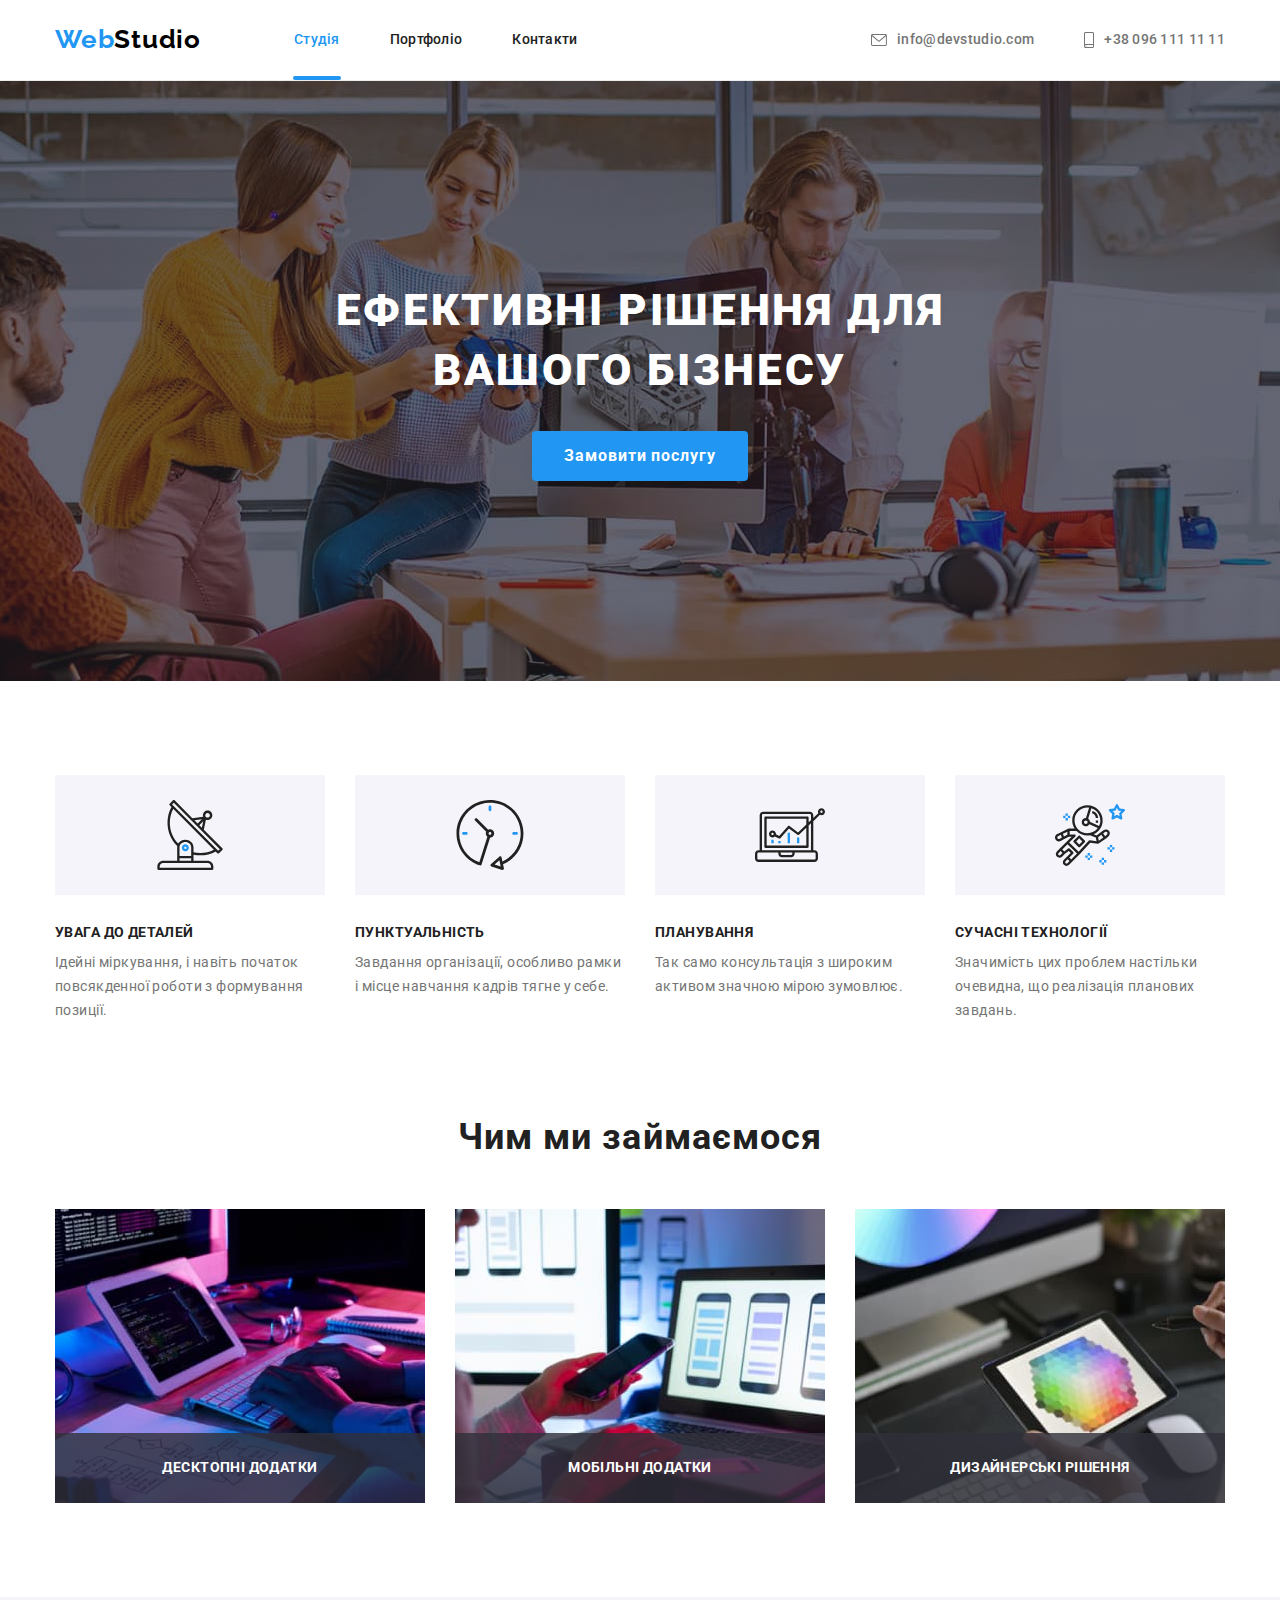
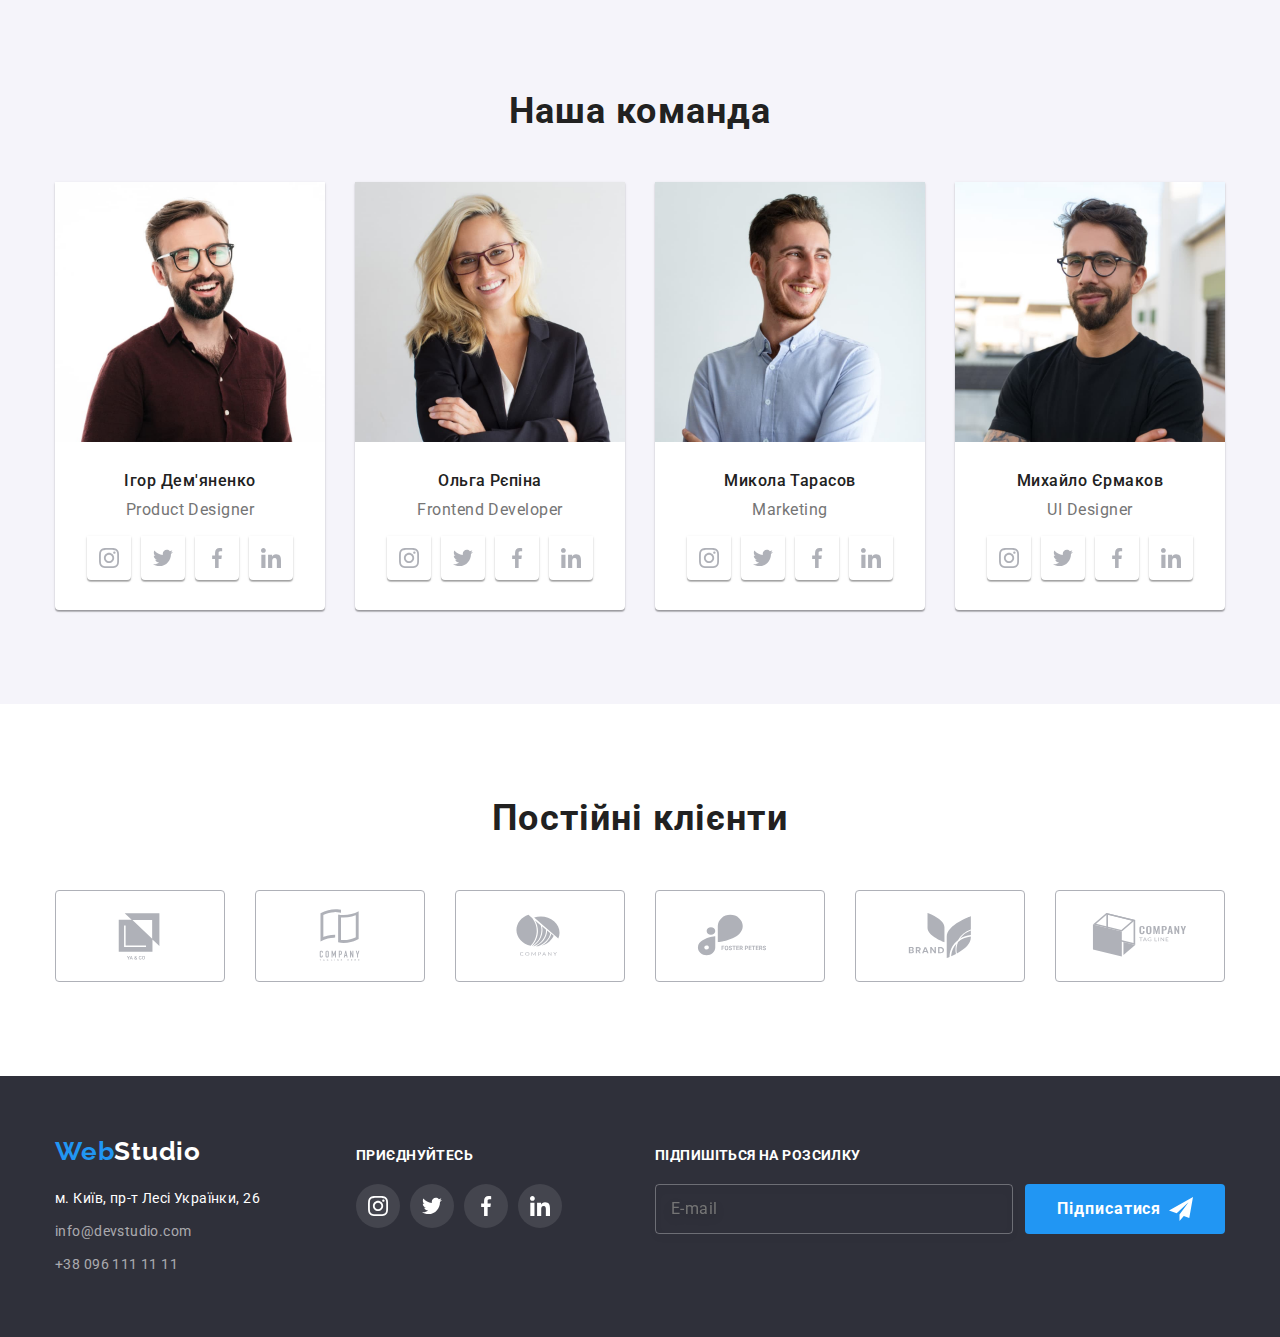
==== index.html @ 86f338bb "sass" ====
<!DOCTYPE html>
<html lang="uk">
<head>
    <meta charset="UTF-8">
    <meta http-equiv="X-UA-Compatible" content="IE=edge">
    <meta name="viewport" content="width=device-width, initial-scale=1.0">
    <link href="https://fonts.googleapis.com/css2?family=Montserrat&family=Raleway:wght@700&family=Roboto:wght@400;500;700;900&display=swap"
          rel="stylesheet">
    <link rel="stylesheet" href="https://cdnjs.cloudflare.com/ajax/libs/modern-normalize/1.1.0/modern-normalize.min.css">
    <link rel="stylesheet" href="./css/main.min.css">
    <link rel="stylesheet" href="./css/styles.css">
    
    <title>Студія</title>
</head>
<body>
    <header>
        <div class="container header">
        <nav class="nav-flex">
        <a href="./index.html" class="logo link">Web<span class="logo1">Studio</span></a>
            <ul class="nav list">
                <li class="item"><a href="./index.html" class="link current">Студія</a></li>
                <li class="item"><a href="./portfolio.html" class="link">Портфоліо</a></li>
                <li class="item"><a href="" class="link">Контакти</a></li>
            </ul>
        </nav>
        <ul class="contacts list">
            <li class="item"><a href="mailto:info@devstudio.com" class="link">
                <svg class="icon" width="16" height="12">
                    <use href="./images/icon.svg#envelope"></use>
                </svg>
                info@devstudio.com</a></li>
            <li class="item"><a href="tel:+380961111111" class="link">
                <svg class="icon" width="10" height="16">
                    <use href="./images/icon.svg#smartphone"></use>
                </svg>
                +38 096 111 11 11</a></li>
        </ul>
        </div>
    </header>
    <main>

    <section class="hero">
        <h1 class="h1">Ефективні рішення для<br>вашого бізнесу</h1>
        <button type="button" class="button-hero" data-modal-open>Замовити послугу</button>
    </section>

    <section class="section">
        <h2 class="visually-hidden">Наші переваги</h2>
        <div class="container">
        <ul class="advantage list">
            <li class="item icon-antenna">
                <div class="icon-advantage">
                    <svg width="70" height="70">
                        <use href="./images/icon.svg#antenna"></use>
                    </svg>
                </div>
                <h3 class="h3">УВАГА ДО ДЕТАЛЕЙ</h3>
                <p class="description">Ідейні міркування, і навіть початок повсякденної роботи з формування позиції.</p>
            </li>
            <li class="item icon-clock">
                <div class="icon-advantage">
                    <svg width="70" height="70">
                        <use href="./images/icon.svg#clock"></use>
                    </svg>
                </div>
                <h3 class="h3">ПУНКТУАЛЬНІСТЬ</h3>
                <p class="description">Завдання організації, особливо рамки і місце навчання кадрів тягне у себе.</p>
            </li>
            <li class="item icon-diagram">
                <div class="icon-advantage">
                    <svg width="70" height="70">
                        <use href="./images/icon.svg#diagram"></use>
                    </svg>
                </div>
                <h3 class="h3">ПЛАНУВАННЯ</h3>
                <p class="description">Так само консультація з широким активом значною мірою зумовлює.</p>
            </li>
            <li class="item icon-astronaut">
                <div class="icon-advantage">
                    <svg width="70" height="70">
                        <use href="./images/icon.svg#astronaut"></use>
                    </svg>
                </div>
                <h3 class="h3">СУЧАСНІ ТЕХНОЛОГІЇ</h3>
                <p class="description">Значимість цих проблем настільки очевидна, що реалізація планових завдань.</p>
            </li>
        </ul>
        </div>
    </section>

    <section class="section no-top-padding">
        <div class="container">
        <h2 class="title">Чим ми займаємося</h2>
        <ul class="work list">
            <li class="thumb item">
                <img src="./images/img1.jpg" width="370" height="294" alt="написання програм">
                <p class="label">Десктопні додатки</p>
                    
            </li>
            <li class="thumb item">
                <img src="./images/img2.jpg" width="370" height="294" alt="робота  з мобільними додатками">
                <p class="label">Мобільні додатки</p>
            </li>
            <li class="thumb item">
                <img src="./images/img3.jpg" width="370" height="294" alt="вебдизайн">
                <p class="label">Дизайнерські рішення</p>
            </li>
        </ul>
        </div>
    </section>

    <section class="team-section section">
        <div class="container">
        <h2 class="title">Наша команда</h2>
        <ul class="team list">
            <li class="item">
                <img class="img" src="./images/team1.jpg" width="270" height="260" alt="член команди">
                <h3 class="member">Ігор Дем'яненко</h3>
                <p lang="en" class="tasks">Product Designer</p>
                <div class="social-links">
                <ul class="social-link list">
                    <li class="item">
                        <a href="https://www.instagram.com/" target="_blank" rel="noreferrer noopener" class="soc-link link">
                            <svg width="20" height="20">
                                <use href="./images/icon.svg#instagram"></use>
                            </svg>
                        </a>
                    </li>
                    <li class="item">
                        <a href="https://twitter.com/" target="_blank" rel="noreferrer noopener" class="soc-link link">
                            <svg width="20" height="20">
                                <use href="./images/icon.svg#twitter"></use>
                            </svg>
                        </a>
                    </li>
                    <li class="item">
                        <a href="https://www.facebook.com/" target="_blank" rel="noreferrer noopener" class="soc-link link">
                            <svg width="20" height="20">
                                <use href="./images/icon.svg#facebook"></use>
                            </svg>
                        </a>
                    </li>
                    <li class="item">
                        <a href="https://www.linkedin.com" target="_blank" rel="noreferrer noopener" class="soc-link link">
                            <svg width="20" height="20">
                                <use href="./images/icon.svg#linkedin"></use>
                            </svg>
                        </a>
                    </li>
                </ul>
                </div>
            </li>
        
            <li class="item">
                <img class="img" src="./images/team2.jpg" width="270" height="260" alt="член команди">
                <h3 class="member">Ольга Рєпіна</h3>
                <p lang="en" class="tasks">Frontend Developer</p>
                <div class="social-links">
                    <ul class="social-link list">
                        <li class="item">
                            <a href="https://www.instagram.com/" target="_blank" rel="noreferrer noopener" class="soc-link link">
                                <svg width="20" height="20">
                                    <use href="./images/icon.svg#instagram"></use>
                                </svg>
                            </a>
                        </li>
                        <li class="item">
                            <a href="https://twitter.com/" target="_blank" rel="noreferrer noopener" class="soc-link link">
                                <svg width="20" height="20">
                                    <use href="./images/icon.svg#twitter"></use>
                                </svg>
                            </a>
                        </li>
                        <li class="item">
                            <a href="https://www.facebook.com/" target="_blank" rel="noreferrer noopener" class="soc-link link">
                                <svg width="20" height="20">
                                    <use href="./images/icon.svg#facebook"></use>
                                </svg>
                            </a>
                        </li>
                        <li class="item">
                            <a href="https://www.linkedin.com" target="_blank" rel="noreferrer noopener" class="soc-link link">
                                <svg width="20" height="20">
                                    <use href="./images/icon.svg#linkedin"></use>
                                </svg>
                            </a>
                        </li>
                    </ul>
                </div>
            </li>      
       
            <li class="item">
                <img class="img" src="./images/team3.jpg" width="270" height="260" alt="член команди">
                <h3 class="member">Микола Тарасов</h3>
                <p lang="en" class="tasks">Marketing</p>
                <div class="social-links">
                    <ul class="social-link list">
                        <li class="item">
                            <a href="https://www.instagram.com/" target="_blank" rel="noreferrer noopener" class="soc-link link">
                                <svg width="20" height="20">
                                    <use href="./images/icon.svg#instagram"></use>
                                </svg>
                            </a>
                        </li>
                        <li class="item">
                            <a href="https://twitter.com/" target="_blank" rel="noreferrer noopener" class="soc-link link">
                                <svg width="20" height="20">
                                    <use href="./images/icon.svg#twitter"></use>
                                </svg>
                            </a>
                        </li>
                        <li class="item">
                            <a href="https://www.facebook.com/" target="_blank" rel="noreferrer noopener" class="soc-link link">
                                <svg width="20" height="20">
                                    <use href="./images/icon.svg#facebook"></use>
                                </svg>
                            </a>
                        </li>
                        <li class="item">
                            <a href="https://www.linkedin.com" target="_blank" rel="noreferrer noopener" class="soc-link link">
                                <svg width="20" height="20">
                                    <use href="./images/icon.svg#linkedin"></use>
                                </svg>
                            </a>
                        </li>
                    </ul>
                </div>
            </li>

            <li class="item">
                <img class="img" src="./images/team4.jpg" width="270" height="260" alt="член команди">
                <h3 class="member">Михайло Єрмаков</h3>
                <p lang="en" class="tasks">UI Designer</p>
                <div class="social-links">
                    <ul class="social-link list">
                        <li class="item">
                            <a href="https://www.instagram.com/" target="_blank" rel="noreferrer noopener" class="soc-link link">
                                <svg width="20" height="20">
                                    <use href="./images/icon.svg#instagram"></use>
                                </svg>
                            </a>
                        </li>
                        <li class="item">
                            <a href="https://twitter.com/" target="_blank" rel="noreferrer noopener" class="soc-link link">
                                <svg width="20" height="20">
                                    <use href="./images/icon.svg#twitter"></use>
                                </svg>
                            </a>
                        </li>
                        <li class="item">
                            <a href="https://www.facebook.com/" target="_blank" rel="noreferrer noopener" class="soc-link link">
                                <svg width="20" height="20">
                                    <use href="./images/icon.svg#facebook"></use>
                                </svg>
                            </a>
                        </li>
                        <li class="item">
                            <a href="https://www.linkedin.com" target="_blank" rel="noreferrer noopener" class="soc-link link">
                                <svg width="20" height="20">
                                    <use href="./images/icon.svg#linkedin"></use>
                                </svg>
                            </a>
                        </li>
                    </ul>
                </div>
            </li>
        </ul>
        </div>
    </section>
    <section class="section">
        <div class="container">
            <h2 class="title">Постійні клієнти</h2>
            <ul class="clients-list list">
                <li>
                    <a href="" class="clients link">
                         <svg width="106" height="60">
                            <use href="./images/icon.svg#client1"></use>
                         </svg>
                    </a>
                 </li>
                <li>
                    <a href="" class="clients link">
                        <svg width="106" height="60">
                            <use href="./images/icon.svg#client2"></use>
                        </svg>
                    </a>
                </li>
                <li>
                    <a href="" class="clients link">
                        <svg width="106" height="60">
                            <use href="./images/icon.svg#client3"></use>
                        </svg>
                    </a>
                </li>
                <li>
                    <a href="" class="clients link">
                        <svg width="106" height="60">
                            <use href="./images/icon.svg#client4"></use>
                        </svg>
                    </a>
                </li>
                <li>
                    <a href="" class="clients link">
                        <svg width="106" height="60">
                            <use href="./images/icon.svg#client5"></use>
                        </svg>
                    </a>
                </li>
                <li>
                    <a href="" class="clients link">
                        <svg width="106" height="60">
                            <use href="./images/icon.svg#client6"></use>
                        </svg>
                    </a>
                </li>
            </ul>
        </div>
    </section>
    </main>
    <footer class="footer">
        <div class="container footer-flex">

            <div class="adress-container">
            <a href="" class="logo link">Web<span class="logo2">Studio</span></a>
            <address>
                <p class="adress">м. Київ, пр-т Лесі Українки, 26</p>
                <ul class="fcontacts list">
                    <li class="fitem"><a href="mailto:info@devstudio.com" class="link">info@devstudio.com</a></li>
                    <li class="fitem"><a href="tel:+380961111111" class="link">+38 096 111 11 11</a></li>
                </ul>
            </address>
            </div>

            <div class="join-container">
            <p class="join">Приєднуйтесь</p>
            <ul class="social-link list">
                <li class="item">
                    <a href="https://www.instagram.com/" target="_blank" rel="noreferrer noopener" class="fsocial-link link">
                        <svg width="20" height="20">
                            <use href="./images/icon.svg#instagram"></use>
                        </svg>
                    </a>
                </li>
                <li class="item">
                    <a href="https://twitter.com/" target="_blank" rel="noreferrer noopener" class="fsocial-link link">
                        <svg width="20" height="20">
                            <use href="./images/icon.svg#twitter"></use>
                        </svg>
                    </a>
                </li>
                <li class="item">
                    <a href="https://www.facebook.com/" target="_blank" rel="noreferrer noopener" class="fsocial-link link">
                        <svg width="20" height="20">
                            <use href="./images/icon.svg#facebook"></use>
                        </svg>
                    </a>
                </li>
                <li class="item">
                    <a href="https://www.linkedin.com" target="_blank" rel="noreferrer noopener" class="fsocial-link link">
                        <svg width="20" height="20">
                            <use href="./images/icon.svg#linkedin"></use>
                        </svg>
                    </a>
                </li>
            </ul>
            </div>
       
            <form class="subscribe-form" name="subscribe_form" autocomplete="on">

        <div class="div-input">
            <label class="join" for="email">Підпишіться на розсилку</label>
            <input class="input-email" type="email" name="email" id="email" placeholder="E-mail">
        </div>

        <button  class="button-sign" type="submit">Підписатися
            <svg width="24" height="24">
                <use href="./images/icon.svg#send"></use>
            </svg>
        </button>

            </form>

        </div>
    </footer>
    <div class="backdrop is-hidden" data-modal>
        <div class="modal">
            <button class="button-close" data-modal-close>
                <svg width="18" height="18">
                    <use href="./images/icon.svg#close"></use>
                </svg>
            </button>

            <form class="modal-form" name="subscribe_form" autocomplete="off">

                <p>Залиште свої дані, ми вам передзвонимо</p>
                <ul class="list">
                    <li class="item-input">
                        <label class="input-label" for="username">Ім'я</label>
                        <div class="input-container">
                            <input class="input-modal" type="text" name="username" id="username">
                            <svg width="18" height="18">
                                <use href="./images/icon.svg#person"></use>
                            </svg>
                        </div>
                    </li>
                    <li class="item-input">
                        <label class="input-label" for="tel">Телефон</label>
                        <div class="input-container">
                            <input class="input-modal" type="tel" name="tel" id="tel">
                            <svg width="18" height="18">
                                <use href="./images/icon.svg#phone"></use>
                            </svg>
                        </div>
                    </li>
                    <li class="item-input">
                        <label class="input-label" for="email-m">Пошта</label>
                        <div class="input-container">
                            <input class="input-modal" type="email" name="email" id="email-m">
                                <svg width="18" height="18">
                                    <use href="./images/icon.svg#email"></use>
                                </svg>
                        </div>
                    </li>
                    <li class="item-input">
                        <label class="input-label" for="comment">Коментар</label>
                        <textarea class="input-modal textarea" name="email" id="comment" placeholder="Введіть текст"></textarea>
                    </li>
                    
                </ul>   

                <div class="div-checkbox">
                    <input class="checkbox visually-hidden" type="checkbox" name="check" id="checkbox">
                    <label class="checkbox-label" for="checkbox">
                            <svg class="check" width="16" height="15">
                                    <use href="./images/icon.svg#check"></use>
                            </svg>
                        Погоджуюся з розсилкою та приймаю&nbsp;
                        <a href="" class="agreement-link link">Умови договору</a>
                    </label>
                </div>
            
                <button class="button-send" type="submit">Відправити</button>
            
            </form>
        </div>
    </div>
    <script src="./js/modal.js"></script>
</body>
</html>
---- css/main.min.css ----
:root{--bgc-color: #FFFFFF;--title-color: #212121;--logo-color1: #2196F3;--logo-color2: #000000;--logo-color3: #FFFFFF;--hero-text-color: #FFFFFF;--hero-bgc-color: #C4C4C4;--header-border-color: #ECECEC;--button-text-color: #FFFFFF;--button-bgc-color: #2196F3;--button-active-color: #188CE8;--button-project-bgc: #F5F4FA;--description-color: #757575;--hover-color: #2196F3;--footer-bgc-color: #2F303A;--footer-adress-color: #FFFFFF;--footer-contacts-color: rgba(255, 255, 255, 0.6);--advantage-icon: #F5F4FA;--team-bgc-color: #F5F4FA;--project-border: #EEEEEE;--icon-color: #AFB1B8;--function: cubic-bezier(0.4, 0, 0.2, 1)}.visually-hidden{position:absolute;width:1px;height:1px;margin:-1px;border:0;padding:0;white-space:nowrap;-webkit-clip-path:inset(100%);clip-path:inset(100%);clip:rect(0 0 0 0);overflow:hidden}body{background-color:var(--bgc-color);color:var(--title-color);font-family:"Roboto",sans-serif;font-style:normal}h1,h2,h3,h4,p,ul{margin:0;padding:0}.list{list-style:none}.link{text-decoration:none;font-style:normal;color:inherit}.section{padding-top:94px;padding-bottom:94px}section.no-top-padding{padding-top:0}.container{width:1200px;margin-left:auto;margin-right:auto;padding-left:15px;padding-right:15px}.container2{margin-left:auto;margin-right:auto;padding-left:24px;padding-right:24px;padding-top:20px;padding-bottom:20px}.button-hero{display:inline-block;padding:10px 32px;min-width:216px;border-radius:4px;border:none;background-color:var(--button-bgc-color);color:var(--button-text-color);font-family:inherit;font-weight:700;font-size:16px;line-height:1.88;-webkit-box-align:center;-ms-flex-align:center;align-items:center;text-align:center;letter-spacing:.06em;cursor:pointer}.button-hero:active{background-color:var(--button-active-color)}.button-project{padding-top:6px;padding-bottom:6px;padding-right:22px;padding-left:22px;background-color:var(--button-project-bgc);border-radius:4px;border:none;color:var(--title-color);font-family:inherit;font-weight:500;font-size:16px;line-height:1.62;-webkit-box-align:center;-ms-flex-align:center;align-items:center;text-align:center;letter-spacing:.03em;cursor:pointer;-webkit-transition:color 250ms var(--function),background-color 250ms var(--function),-webkit-box-shadow 250ms var(--function);transition:color 250ms var(--function),background-color 250ms var(--function),-webkit-box-shadow 250ms var(--function);transition:color 250ms var(--function),box-shadow 250ms var(--function),background-color 250ms var(--function);transition:color 250ms var(--function),box-shadow 250ms var(--function),background-color 250ms var(--function),-webkit-box-shadow 250ms var(--function)}.button-project:hover,.button-project:focus{-webkit-box-shadow:0px 3px 1px rgba(0,0,0,.1),0px 1px 2px rgba(0,0,0,.08),0px 2px 2px rgba(0,0,0,.12);box-shadow:0px 3px 1px rgba(0,0,0,.1),0px 1px 2px rgba(0,0,0,.08),0px 2px 2px rgba(0,0,0,.12);color:var(--button-text-color);background-color:var(--hover-color)}.button-send{display:block;margin-left:auto;margin-right:auto;padding:10px;min-width:200px;border-radius:4px;border:none;background-color:var(--button-bgc-color);-webkit-box-shadow:0px 4px 4px rgba(0,0,0,.15);box-shadow:0px 4px 4px rgba(0,0,0,.15);color:var(--button-text-color);font-family:inherit;font-weight:700;font-size:16px;line-height:1.88;-webkit-box-align:center;-ms-flex-align:center;align-items:center;letter-spacing:.06em;cursor:pointer}.button-sign{display:-webkit-inline-box;display:-ms-inline-flexbox;display:inline-flex;-ms-flex-pack:distribute;justify-content:space-around;margin-left:12px;padding:10px 28px;min-width:200px;border-radius:4px;border:none;background-color:var(--button-bgc-color);color:var(--button-text-color);font-family:inherit;font-weight:700;font-size:16px;line-height:1.88;-webkit-box-align:center;-ms-flex-align:center;align-items:center;letter-spacing:.06em;cursor:pointer}.button-sign:active{background-color:var(--button-active-color)}.logo{display:inline-block;color:var(--logo-color1);font-family:"Raleway";font-style:normal;font-weight:700;font-size:26px;line-height:1.2;letter-spacing:.03em}.logo1{color:var(--logo-color2)}.logo2{color:var(--logo-color3)}.social-links{width:206px;margin-left:auto;margin-right:auto;margin-bottom:30px}.social-link{display:-webkit-box;display:-ms-flexbox;display:flex}.social-link .item{border-radius:0;-webkit-box-shadow:none;box-shadow:none}.soc-link{display:-webkit-box;display:-ms-flexbox;display:flex;-webkit-box-pack:center;-ms-flex-pack:center;justify-content:center;-webkit-box-align:center;-ms-flex-align:center;align-items:center;width:44px;height:44px;border-radius:50%;-webkit-box-shadow:none;box-shadow:none;fill:var(--icon-color);-webkit-transition:fill 250ms var(--function),background-color 250ms var(--function);transition:fill 250ms var(--function),background-color 250ms var(--function)}.social-link .item+.item{margin-left:10px}.soc-link:hover,.soc-link:focus{background-color:var(--hover-color);fill:#fff}header{border-bottom:1px solid var(--header-border-color)}.header{display:-webkit-box;display:-ms-flexbox;display:flex}.nav-flex{display:-webkit-box;display:-ms-flexbox;display:flex;-webkit-box-align:center;-ms-flex-align:center;align-items:center}.nav .link,.contacts .link{display:block;padding-top:32px;padding-bottom:32px;color:var(--title-color);font-weight:500;font-size:14px;line-height:1.14;letter-spacing:.02em}.nav{display:-webkit-box;display:-ms-flexbox;display:flex;margin-left:93px}.nav .item+.item{margin-left:50px}.nav a{-webkit-transition:color 250ms var(--function);transition:color 250ms var(--function)}.nav a:hover,.nav a:focus{color:var(--hover-color)}.nav .current{position:relative;color:var(--hover-color)}.nav .current::after{content:"";position:absolute;left:50%;bottom:0;-webkit-transform:translateX(-50%);transform:translateX(-50%);width:48px;height:4px;border-radius:2px;background-color:var(--hover-color)}.nav .portfolio-current::after{width:78px}.contacts{display:-webkit-box;display:-ms-flexbox;display:flex;margin-left:auto}.contacts .item+.item{margin-left:50px}.contacts .link{color:var(--description-color);display:-webkit-box;display:-ms-flexbox;display:flex;-webkit-box-align:center;-ms-flex-align:center;align-items:center}.contacts a{-webkit-transition:color 250ms var(--function);transition:color 250ms var(--function)}.contacts a:hover,.contacts a:focus{color:var(--hover-color)}.icon{margin-right:10px;fill:currentColor}.hero{padding-top:200px;padding-bottom:200px;max-width:1600px;height:600px;margin-left:auto;margin-right:auto;background-color:var(--hero-bgc-color);background-image:-webkit-gradient(linear, left top, right top, from(rgba(47, 48, 58, 0.4)), to(rgba(47, 48, 58, 0.4))),url("../images/bgc.jpg");background-image:linear-gradient(to right, rgba(47, 48, 58, 0.4), rgba(47, 48, 58, 0.4)),url("../images/bgc.jpg");background-repeat:no-repeat;background-position:center;background-size:cover;text-align:center}.hero .h1{margin-bottom:30px;color:var(--hero-text-color);font-weight:900;font-size:44px;line-height:1.36;text-align:center;letter-spacing:.06em;text-transform:uppercase}.advantage{display:-webkit-box;display:-ms-flexbox;display:flex;-webkit-box-pack:justify;-ms-flex-pack:justify;justify-content:space-between}.advantage .item{width:270px}.advantage .h3{margin-bottom:10px;font-weight:700;font-size:14px;line-height:1.14;letter-spacing:.03em;text-transform:uppercase}.icon-advantage{height:120px;margin-bottom:30px;display:-webkit-box;display:-ms-flexbox;display:flex;-webkit-box-pack:center;-ms-flex-pack:center;justify-content:center;-webkit-box-align:center;-ms-flex-align:center;align-items:center;background:var(--advantage-icon)}.description{font-weight:400;font-size:14px;line-height:1.71;letter-spacing:.03em;color:var(--description-color)}.team-section{background-color:var(--team-bgc-color)}.title{margin-bottom:50px;font-weight:700;font-size:36px;line-height:1.16;text-align:center;letter-spacing:.03em}.work{display:-webkit-box;display:-ms-flexbox;display:flex;-webkit-box-pack:justify;-ms-flex-pack:justify;justify-content:space-between}img{display:block;max-width:100%;height:auto}.thumb{position:relative}.label{display:-webkit-box;display:-ms-flexbox;display:flex;-webkit-box-pack:center;-ms-flex-pack:center;justify-content:center;-webkit-box-align:center;-ms-flex-align:center;align-items:center;position:absolute;left:0;bottom:0;width:100%;height:70px;background:rgba(47,48,58,.8);font-weight:700;font-size:14px;line-height:1.14;letter-spacing:.03em;text-transform:uppercase;color:#fff}.team{display:-webkit-box;display:-ms-flexbox;display:flex;-webkit-box-pack:justify;-ms-flex-pack:justify;justify-content:space-between}.team .item{background-color:#fff;-webkit-box-shadow:0px 1px 3px rgba(0,0,0,.12),0px 1px 1px rgba(0,0,0,.14),0px 2px 1px rgba(0,0,0,.2);box-shadow:0px 1px 3px rgba(0,0,0,.12),0px 1px 1px rgba(0,0,0,.14),0px 2px 1px rgba(0,0,0,.2);border-radius:0px 0px 4px 4px}/*# sourceMappingURL=main.min.css.map */
---- css/styles.css ----
.clients-list {
    display: flex;
    justify-content: space-between;
}
.clients {
    display: flex;
    justify-content: center;
    align-items: center;
    width: 170px;
    height: 92px;
    border: 1px solid var(--icon-color);
    border-radius: 4px;
    fill: var(--icon-color);

    transition:
            fill 250ms var(--function),
            border-color 250ms var(--function);
}
.clients:hover,
.clients:focus {
    border-color: var(--hover-color);
    fill: var(--hover-color);
}

.fsocial-link {
    display: flex;
    justify-content: center;
    align-items: center;
    width: 44px;
    height: 44px;
    border-radius: 50%;
    background-color: rgba(255, 255, 255, 0.1);
    fill: #FFFFFF;

    transition: background-color 250ms var(--function);
}
.fsocial-link:hover,
.fsocial-link:focus
{
    background-color: var(--hover-color);
}

.member {
    margin-top: 30px;
    margin-bottom: 10px;

    font-weight: 500;
    font-size: 16px;
    line-height: 1.18;
    text-align: center;
    letter-spacing: 0.03em; 
}
.tasks {
    margin-bottom: 16px;

    color: var(--description-color);
    font-weight: 400;
    font-size: 16px;
    line-height: 1.18;
    text-align: center;
    letter-spacing: 0.03em;
}
.filter {
    display: flex;
    justify-content: center;
    margin-bottom: 50px;
}
.filter .item {
    min-width: 73px;
}
.filter .item+.item {
    margin-left: 8px;
}
.project {
    display: flex;
    flex-wrap: wrap;
}
.project .item {
    width: 370px;
    margin-right: 30px;
    margin-bottom: 30px;
}
.project .item:nth-child(3n) {
    margin-right: 0;
}
.project .item:nth-last-child(-n+3) {
    margin-bottom: 0;
}
.project-name {
    margin-bottom: 4px;
    font-weight: 700;
    font-size: 18px;
    line-height: 2;
    letter-spacing: 0.06em;
}
.project-descript {
    color: var(--description-color);
    font-weight: 400;
    font-size: 16px;
    line-height: 1.87;
    letter-spacing: 0.03em;
}

.project-link {
    display: block;
    border: 1px solid var(--project-border);

    transition: box-shadow 250ms var(--function);
}
.card {
    position: relative;
    overflow: hidden;
}

.project-link:hover,
.project-link:focus {
    box-shadow: 0px 1px 1px rgba(0, 0, 0, 0.12), 0px 4px 4px rgba(0, 0, 0, 0.06), 1px 4px 6px rgba(0, 0, 0, 0.16);


}

.project-link:hover .overlay,
.project-link:focus .overlay {
    transform: translateY(-100%);
}

.overlay {
    position: absolute;
    width: 100%;
    height: 100%;

    transition: transform 250ms var(--function);

    padding: 63px 24px;
    background: rgba(33, 150, 243, 0.9);

    font-weight: 400;
    font-size: 18px;
    line-height: 1.55;
    letter-spacing: 0.03em;
    color: #FFFFFF;
}

.footer {
    padding-top: 60px;
    padding-bottom: 60px;

    background-color: var(--footer-bgc-color);
    font-weight: 400;
    font-size: 14px;
    line-height: 1.71;
    letter-spacing: 0.03em;
}
.footer .logo {
    margin-bottom: 20px;
}
.footer .adress {
    margin-bottom: 9px;

    color: var(--footer-adress-color);
    font-style: normal;
}
.fcontacts .link {
        color: var(--footer-contacts-color);

        transition: color 250ms var(--function);
}

.fitem {
    margin-bottom: 9px;
}
.fitem:last-child {
    margin-bottom: 0;
}
.fcontacts .link:hover, .fcontacts .link:focus {
    color: var(--hover-color);
}
.join {
    
    margin-bottom: 20px;
    font-weight: 700;
    font-size: 14px;
    line-height: 1.14;
    letter-spacing: 0.03em;
    text-transform: uppercase;
    color: #FFFFFF;
}
.footer-flex {
    display: flex;
    align-items: baseline;

}
.adress-container {
    width: 231px;
}
.join-container {
    width: 206px;
    margin-left: 70px;
}

.subscribe-form {
    display: flex;
    margin-left: auto;
    align-items: flex-end;
}

.form-email {
    display: flex;
    flex-direction: column;
}
.div-input {
    display: flex;
    flex-direction: column;
}

.input-email {
    width: 358px;
    height: 50px;
    padding: 15px;
    background-color: rgba(33, 150, 243, 0);

    border: 1px solid rgba(255, 255, 255, 0.3);
    filter: drop-shadow(0px 4px 4px rgba(0, 0, 0, 0.15));
    border-radius: 4px;

    font-weight: 400;
    font-size: 16px;
    line-height: 20px;
    /* display: flex;
    align-items: center; */
    letter-spacing: 0.03em;
    color: rgba(255, 255, 255, 0.6);
}

.backdrop {
    position: fixed;
    top: 0;
    left: 0;
    width: 100%;
    height: 100%;
    background: rgba(0, 0, 0, 0.2);
    opacity: 1;
    transition: opacity 250ms var(--function);
    
}
.backdrop.is-hidden{
    opacity: 0;
    pointer-events: none;
}
.backdrop.is-hidden .modal {
    transform: translate(-50%, -50%) scale(0.8);
}
.modal {
    position: absolute;
    
    top: 50%;
    left: 50%;

    width: 528px;
    height: 581px;
    padding: 40px;

    transform: translate(-50%, -50%) scale(1);

    transition: transform 250ms var(--function);

    background: #ffff;
    filter: drop-shadow(0px 4px 4px rgba(0, 0, 0, 0.25));
}
.button-close{
    display: flex;
    justify-content: center;
    align-items: center;
    position: absolute;
    top: 8px;
    right: 8px;
    padding: 0;
    margin-left: auto;
    width: 30px;
    height: 30px;
    border-radius: 50%;
    border: solid 1px rgba(0, 0, 0, 0.1);
    background-color: #FFFFFF;
    cursor: pointer;
    fill: #000000;
    transition:
            fill 250ms var(--function);
}
.button-close:hover,
.button-close:focus {
    fill: var(--hover-color);
}

.modal-form>p {
    margin-bottom: 12px;

    font-weight: 700;
    font-size: 20px;
    line-height: 1.15;
    text-align: center;
    letter-spacing: 0.03em;

    color: #212121;
}

.item-input {
    position: relative;
    display: flex;
    flex-direction: column;
    margin-bottom: 10px;
}

.item-input:last-child {
    margin-bottom: 20px;
}

.input-label {
    margin-bottom: 4px;

    font-weight: 400;
    font-size: 12px;
    line-height: 1.16;
    letter-spacing: 0.01em;
    color: #757575;
}

.input-modal {
    width: 100%;
    height: 40px;
    padding-left: 42px;
    border: 1px solid rgba(33, 33, 33, 0.2);
    border-radius: 4px;
    outline: none;
    /* cursor: pointer; */
    transition:
            border-color 250ms var(--function);
}
.input-modal+svg {
    transition:
            fill 250ms var(--function);
}

.input-container {
    position: relative;
    
}
.input-modal+svg {
    position: absolute;
    top: 0;
    left: 15px;
    transform: translateY(50%);
}

.input-modal:focus,
.input-modal:hover {
    border-color: var(--hover-color);
}
.input-modal:focus+svg,
.input-modal:hover+svg {
    fill: var(--hover-color);
}

.textarea {
    height: 120px;
    padding: 12px 16px;
    resize: none;

    font-weight: 400;
    font-size: 12px;
    line-height: 1.16;
    letter-spacing: 0.01em;
    color: #757575;
}

.textarea::placeholder {
    font-weight: 400;
    font-size: 12px;
    line-height: 1.16;
    letter-spacing: 0.01em;
    
    color: rgba(117, 117, 117, 0.5);
}

.div-checkbox {
    display: flex;
    justify-content: center;
    margin-bottom: 30px;
}

.checkbox:checked+.checkbox-label .check {
    background-color: var(--hover-color);
    border: none; 
    background-origin: border-box;
    
}

.checkbox-label {
    display: flex;

    
    font-weight: 400;
    font-size: 14px;
    line-height: 1,71;
    letter-spacing: 0.03em;
    color: #757575;
}
.check {
    margin-right: 8px;
    width: 16px;
    height: 15px;
    border: 1px solid #000000;
    border-radius: 2px;
    box-shadow: 0px 4px 4px rgba(0, 0, 0, 0.25);
    
}

.check svg {
    display: block;
}

.agreement-link {
    color: rgba(33, 150, 243, 1);
    text-decoration: underline;
}
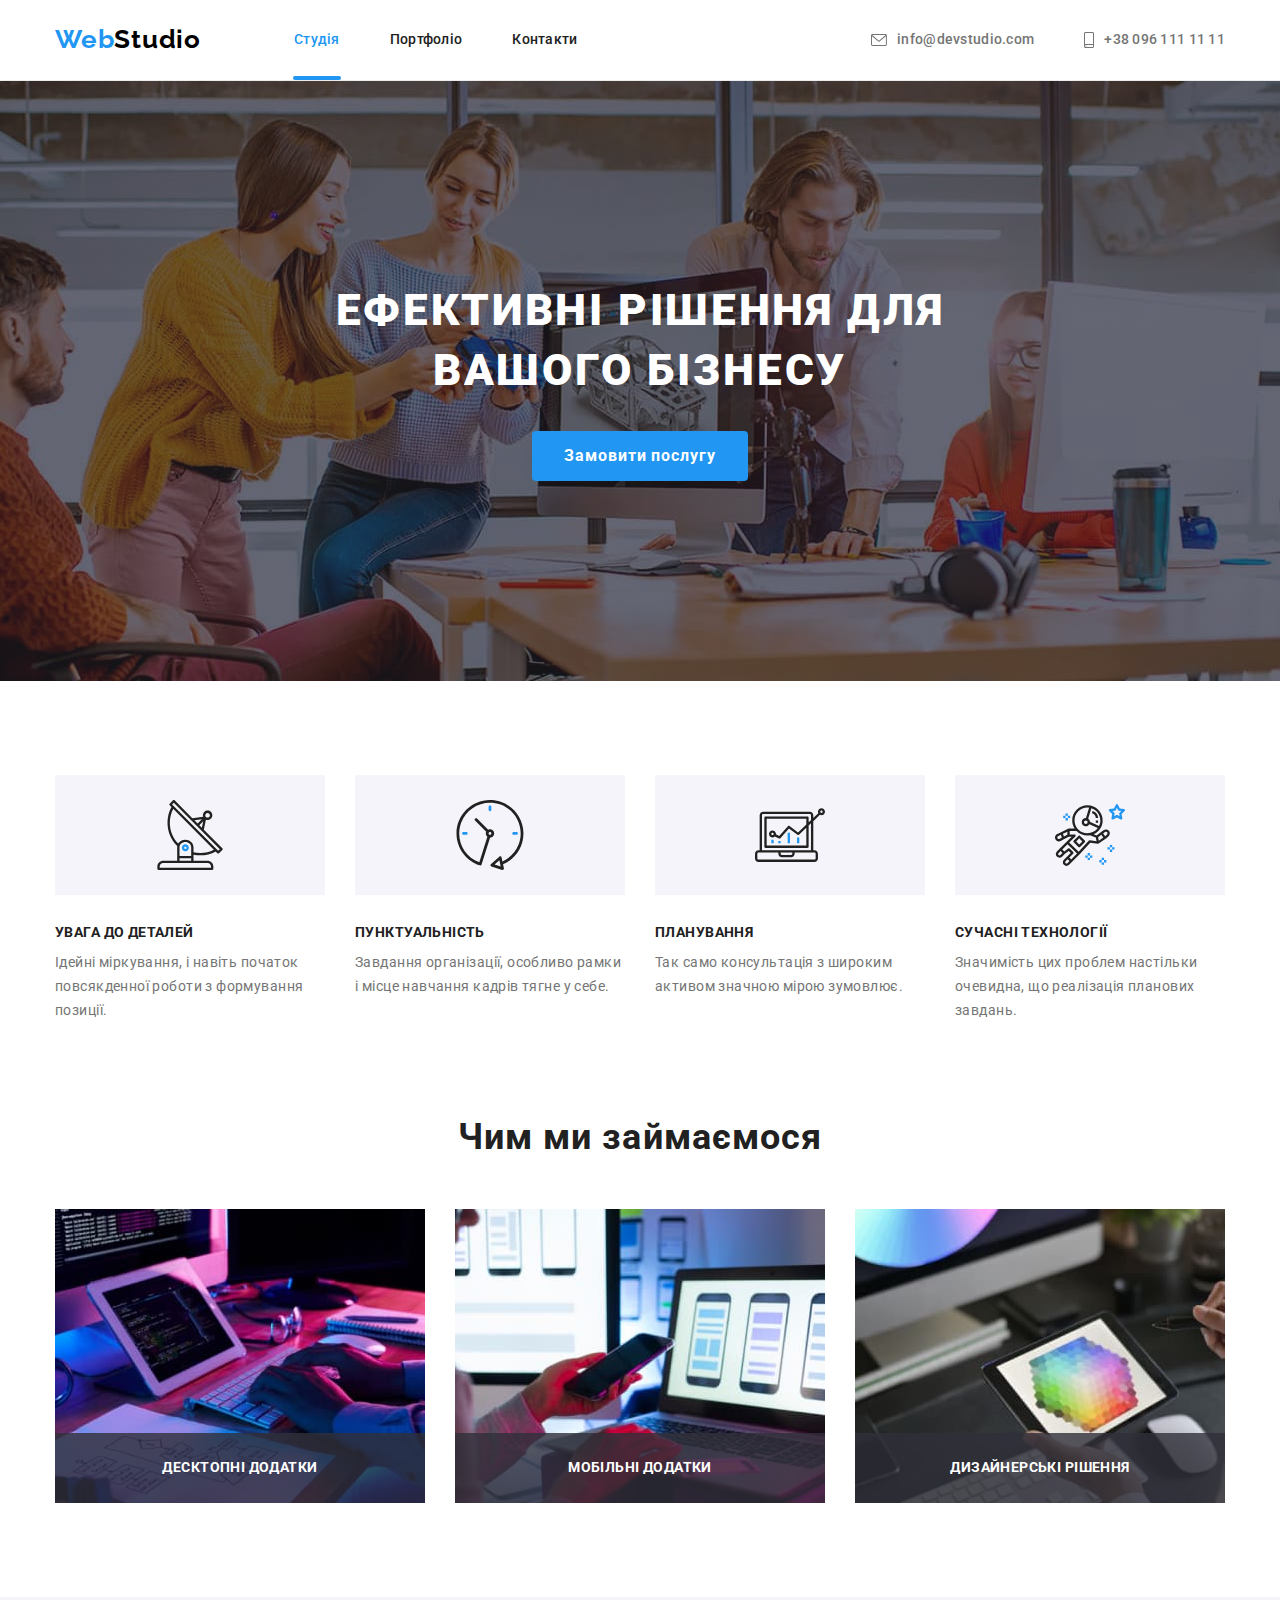
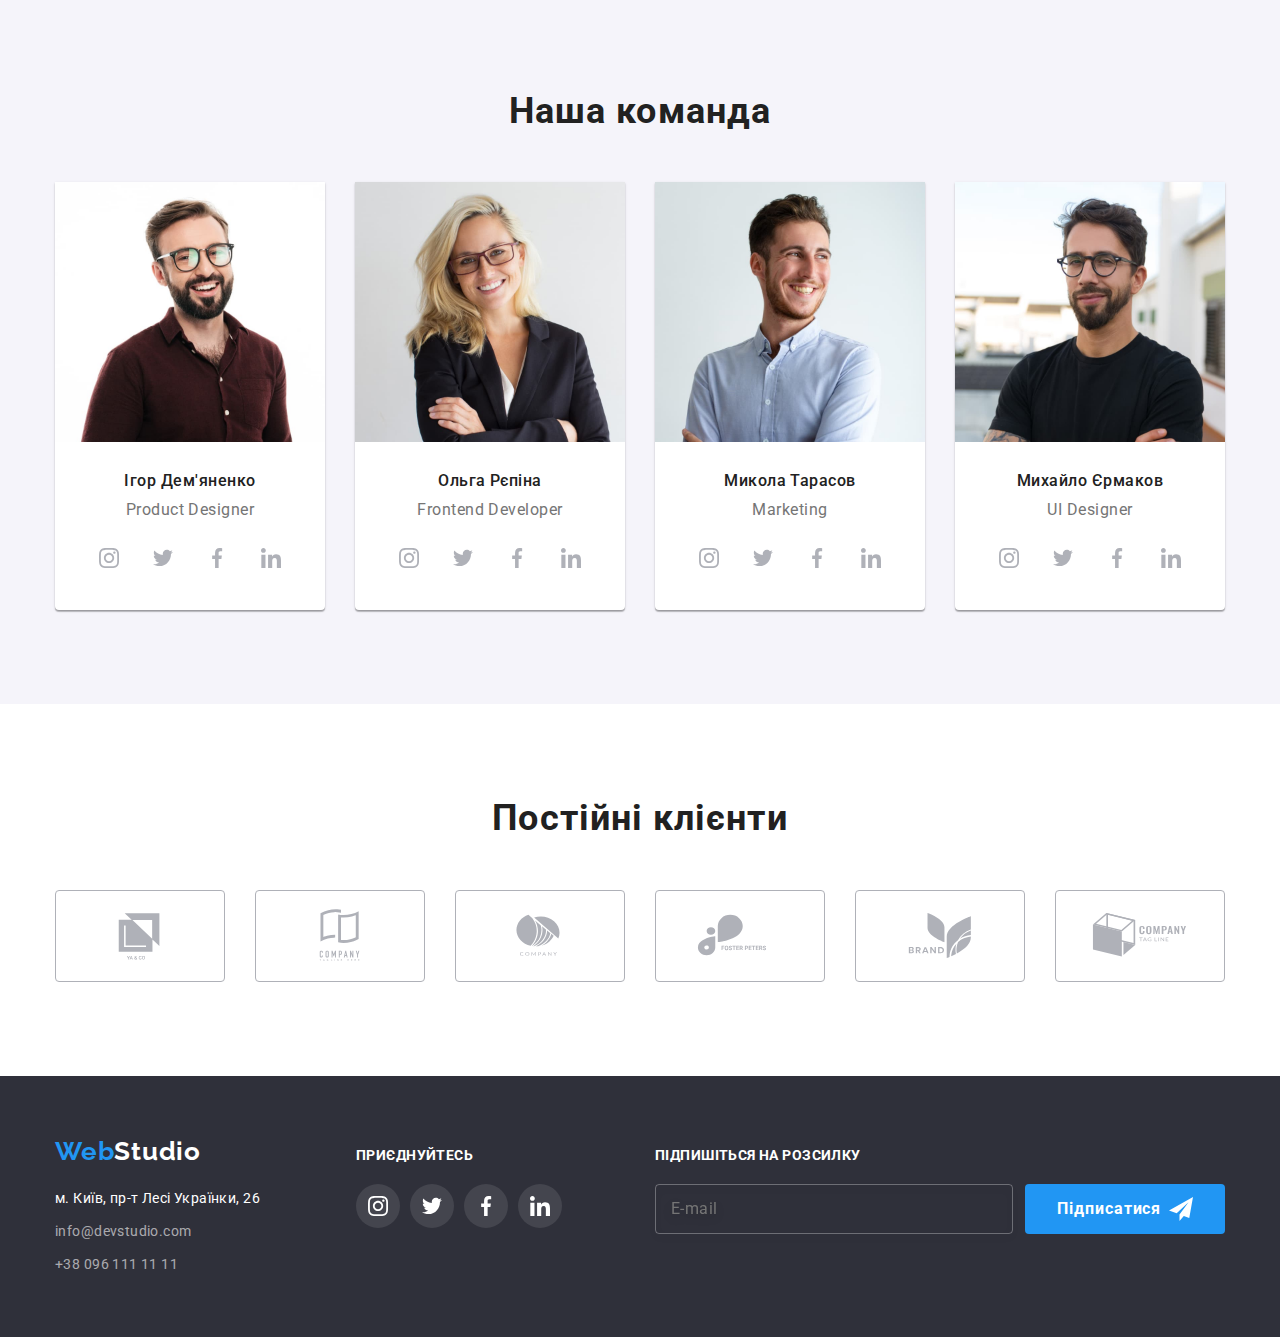
==== commit d86c5acb: "sass2" ====
--- a/index.html
+++ b/index.html
@@ -382,6 +382,7 @@
 
         </div>
     </footer>
+    
     <div class="backdrop is-hidden" data-modal>
         <div class="modal">
             <button class="button-close" data-modal-close>
--- a/css/main.min.css
+++ b/css/main.min.css
@@ -1 +1 @@
-:root{--bgc-color: #FFFFFF;--title-color: #212121;--logo-color1: #2196F3;--logo-color2: #000000;--logo-color3: #FFFFFF;--hero-text-color: #FFFFFF;--hero-bgc-color: #C4C4C4;--header-border-color: #ECECEC;--button-text-color: #FFFFFF;--button-bgc-color: #2196F3;--button-active-color: #188CE8;--button-project-bgc: #F5F4FA;--description-color: #757575;--hover-color: #2196F3;--footer-bgc-color: #2F303A;--footer-adress-color: #FFFFFF;--footer-contacts-color: rgba(255, 255, 255, 0.6);--advantage-icon: #F5F4FA;--team-bgc-color: #F5F4FA;--project-border: #EEEEEE;--icon-color: #AFB1B8;--function: cubic-bezier(0.4, 0, 0.2, 1)}.visually-hidden{position:absolute;width:1px;height:1px;margin:-1px;border:0;padding:0;white-space:nowrap;-webkit-clip-path:inset(100%);clip-path:inset(100%);clip:rect(0 0 0 0);overflow:hidden}body{background-color:var(--bgc-color);color:var(--title-color);font-family:"Roboto",sans-serif;font-style:normal}h1,h2,h3,h4,p,ul{margin:0;padding:0}.list{list-style:none}.link{text-decoration:none;font-style:normal;color:inherit}.section{padding-top:94px;padding-bottom:94px}section.no-top-padding{padding-top:0}.container{width:1200px;margin-left:auto;margin-right:auto;padding-left:15px;padding-right:15px}.container2{margin-left:auto;margin-right:auto;padding-left:24px;padding-right:24px;padding-top:20px;padding-bottom:20px}.button-hero{display:inline-block;padding:10px 32px;min-width:216px;border-radius:4px;border:none;background-color:var(--button-bgc-color);color:var(--button-text-color);font-family:inherit;font-weight:700;font-size:16px;line-height:1.88;-webkit-box-align:center;-ms-flex-align:center;align-items:center;text-align:center;letter-spacing:.06em;cursor:pointer}.button-hero:active{background-color:var(--button-active-color)}.button-project{padding-top:6px;padding-bottom:6px;padding-right:22px;padding-left:22px;background-color:var(--button-project-bgc);border-radius:4px;border:none;color:var(--title-color);font-family:inherit;font-weight:500;font-size:16px;line-height:1.62;-webkit-box-align:center;-ms-flex-align:center;align-items:center;text-align:center;letter-spacing:.03em;cursor:pointer;-webkit-transition:color 250ms var(--function),background-color 250ms var(--function),-webkit-box-shadow 250ms var(--function);transition:color 250ms var(--function),background-color 250ms var(--function),-webkit-box-shadow 250ms var(--function);transition:color 250ms var(--function),box-shadow 250ms var(--function),background-color 250ms var(--function);transition:color 250ms var(--function),box-shadow 250ms var(--function),background-color 250ms var(--function),-webkit-box-shadow 250ms var(--function)}.button-project:hover,.button-project:focus{-webkit-box-shadow:0px 3px 1px rgba(0,0,0,.1),0px 1px 2px rgba(0,0,0,.08),0px 2px 2px rgba(0,0,0,.12);box-shadow:0px 3px 1px rgba(0,0,0,.1),0px 1px 2px rgba(0,0,0,.08),0px 2px 2px rgba(0,0,0,.12);color:var(--button-text-color);background-color:var(--hover-color)}.button-send{display:block;margin-left:auto;margin-right:auto;padding:10px;min-width:200px;border-radius:4px;border:none;background-color:var(--button-bgc-color);-webkit-box-shadow:0px 4px 4px rgba(0,0,0,.15);box-shadow:0px 4px 4px rgba(0,0,0,.15);color:var(--button-text-color);font-family:inherit;font-weight:700;font-size:16px;line-height:1.88;-webkit-box-align:center;-ms-flex-align:center;align-items:center;letter-spacing:.06em;cursor:pointer}.button-sign{display:-webkit-inline-box;display:-ms-inline-flexbox;display:inline-flex;-ms-flex-pack:distribute;justify-content:space-around;margin-left:12px;padding:10px 28px;min-width:200px;border-radius:4px;border:none;background-color:var(--button-bgc-color);color:var(--button-text-color);font-family:inherit;font-weight:700;font-size:16px;line-height:1.88;-webkit-box-align:center;-ms-flex-align:center;align-items:center;letter-spacing:.06em;cursor:pointer}.button-sign:active{background-color:var(--button-active-color)}.logo{display:inline-block;color:var(--logo-color1);font-family:"Raleway";font-style:normal;font-weight:700;font-size:26px;line-height:1.2;letter-spacing:.03em}.logo1{color:var(--logo-color2)}.logo2{color:var(--logo-color3)}.social-links{width:206px;margin-left:auto;margin-right:auto;margin-bottom:30px}.social-link{display:-webkit-box;display:-ms-flexbox;display:flex}.social-link .item{border-radius:0;-webkit-box-shadow:none;box-shadow:none}.soc-link{display:-webkit-box;display:-ms-flexbox;display:flex;-webkit-box-pack:center;-ms-flex-pack:center;justify-content:center;-webkit-box-align:center;-ms-flex-align:center;align-items:center;width:44px;height:44px;border-radius:50%;-webkit-box-shadow:none;box-shadow:none;fill:var(--icon-color);-webkit-transition:fill 250ms var(--function),background-color 250ms var(--function);transition:fill 250ms var(--function),background-color 250ms var(--function)}.social-link .item+.item{margin-left:10px}.soc-link:hover,.soc-link:focus{background-color:var(--hover-color);fill:#fff}header{border-bottom:1px solid var(--header-border-color)}.header{display:-webkit-box;display:-ms-flexbox;display:flex}.nav-flex{display:-webkit-box;display:-ms-flexbox;display:flex;-webkit-box-align:center;-ms-flex-align:center;align-items:center}.nav .link,.contacts .link{display:block;padding-top:32px;padding-bottom:32px;color:var(--title-color);font-weight:500;font-size:14px;line-height:1.14;letter-spacing:.02em}.nav{display:-webkit-box;display:-ms-flexbox;display:flex;margin-left:93px}.nav .item+.item{margin-left:50px}.nav a{-webkit-transition:color 250ms var(--function);transition:color 250ms var(--function)}.nav a:hover,.nav a:focus{color:var(--hover-color)}.nav .current{position:relative;color:var(--hover-color)}.nav .current::after{content:"";position:absolute;left:50%;bottom:0;-webkit-transform:translateX(-50%);transform:translateX(-50%);width:48px;height:4px;border-radius:2px;background-color:var(--hover-color)}.nav .portfolio-current::after{width:78px}.contacts{display:-webkit-box;display:-ms-flexbox;display:flex;margin-left:auto}.contacts .item+.item{margin-left:50px}.contacts .link{color:var(--description-color);display:-webkit-box;display:-ms-flexbox;display:flex;-webkit-box-align:center;-ms-flex-align:center;align-items:center}.contacts a{-webkit-transition:color 250ms var(--function);transition:color 250ms var(--function)}.contacts a:hover,.contacts a:focus{color:var(--hover-color)}.icon{margin-right:10px;fill:currentColor}.hero{padding-top:200px;padding-bottom:200px;max-width:1600px;height:600px;margin-left:auto;margin-right:auto;background-color:var(--hero-bgc-color);background-image:-webkit-gradient(linear, left top, right top, from(rgba(47, 48, 58, 0.4)), to(rgba(47, 48, 58, 0.4))),url("../images/bgc.jpg");background-image:linear-gradient(to right, rgba(47, 48, 58, 0.4), rgba(47, 48, 58, 0.4)),url("../images/bgc.jpg");background-repeat:no-repeat;background-position:center;background-size:cover;text-align:center}.hero .h1{margin-bottom:30px;color:var(--hero-text-color);font-weight:900;font-size:44px;line-height:1.36;text-align:center;letter-spacing:.06em;text-transform:uppercase}.advantage{display:-webkit-box;display:-ms-flexbox;display:flex;-webkit-box-pack:justify;-ms-flex-pack:justify;justify-content:space-between}.advantage .item{width:270px}.advantage .h3{margin-bottom:10px;font-weight:700;font-size:14px;line-height:1.14;letter-spacing:.03em;text-transform:uppercase}.icon-advantage{height:120px;margin-bottom:30px;display:-webkit-box;display:-ms-flexbox;display:flex;-webkit-box-pack:center;-ms-flex-pack:center;justify-content:center;-webkit-box-align:center;-ms-flex-align:center;align-items:center;background:var(--advantage-icon)}.description{font-weight:400;font-size:14px;line-height:1.71;letter-spacing:.03em;color:var(--description-color)}.team-section{background-color:var(--team-bgc-color)}.title{margin-bottom:50px;font-weight:700;font-size:36px;line-height:1.16;text-align:center;letter-spacing:.03em}.work{display:-webkit-box;display:-ms-flexbox;display:flex;-webkit-box-pack:justify;-ms-flex-pack:justify;justify-content:space-between}img{display:block;max-width:100%;height:auto}.thumb{position:relative}.label{display:-webkit-box;display:-ms-flexbox;display:flex;-webkit-box-pack:center;-ms-flex-pack:center;justify-content:center;-webkit-box-align:center;-ms-flex-align:center;align-items:center;position:absolute;left:0;bottom:0;width:100%;height:70px;background:rgba(47,48,58,.8);font-weight:700;font-size:14px;line-height:1.14;letter-spacing:.03em;text-transform:uppercase;color:#fff}.team{display:-webkit-box;display:-ms-flexbox;display:flex;-webkit-box-pack:justify;-ms-flex-pack:justify;justify-content:space-between}.team .item{background-color:#fff;-webkit-box-shadow:0px 1px 3px rgba(0,0,0,.12),0px 1px 1px rgba(0,0,0,.14),0px 2px 1px rgba(0,0,0,.2);box-shadow:0px 1px 3px rgba(0,0,0,.12),0px 1px 1px rgba(0,0,0,.14),0px 2px 1px rgba(0,0,0,.2);border-radius:0px 0px 4px 4px}/*# sourceMappingURL=main.min.css.map */+:root{--bgc-color: #FFFFFF;--title-color: #212121;--logo-color1: #2196F3;--logo-color2: #000000;--logo-color3: #FFFFFF;--hero-text-color: #FFFFFF;--hero-bgc-color: #C4C4C4;--header-border-color: #ECECEC;--button-text-color: #FFFFFF;--button-bgc-color: #2196F3;--button-active-color: #188CE8;--button-project-bgc: #F5F4FA;--description-color: #757575;--hover-color: #2196F3;--footer-bgc-color: #2F303A;--footer-adress-color: #FFFFFF;--footer-contacts-color: rgba(255, 255, 255, 0.6);--advantage-icon: #F5F4FA;--team-bgc-color: #F5F4FA;--project-border: #EEEEEE;--icon-color: #AFB1B8;--function: cubic-bezier(0.4, 0, 0.2, 1)}.visually-hidden{position:absolute;width:1px;height:1px;margin:-1px;border:0;padding:0;white-space:nowrap;-webkit-clip-path:inset(100%);clip-path:inset(100%);clip:rect(0 0 0 0);overflow:hidden}body{background-color:var(--bgc-color);color:var(--title-color);font-family:"Roboto",sans-serif;font-style:normal}h1,h2,h3,h4,p,ul{margin:0;padding:0}.list{list-style:none}.link{text-decoration:none;font-style:normal;color:inherit}.section{padding-top:94px;padding-bottom:94px}section.no-top-padding{padding-top:0}.container{width:1200px;margin-left:auto;margin-right:auto;padding-left:15px;padding-right:15px}.container2{margin-left:auto;margin-right:auto;padding-left:24px;padding-right:24px;padding-top:20px;padding-bottom:20px}.button-hero{display:inline-block;padding:10px 32px;min-width:216px;border-radius:4px;border:none;background-color:var(--button-bgc-color);color:var(--button-text-color);font-family:inherit;font-weight:700;font-size:16px;line-height:1.88;-webkit-box-align:center;-ms-flex-align:center;align-items:center;text-align:center;letter-spacing:.06em;cursor:pointer}.button-hero:active{background-color:var(--button-active-color)}.button-project{padding-top:6px;padding-bottom:6px;padding-right:22px;padding-left:22px;background-color:var(--button-project-bgc);border-radius:4px;border:none;color:var(--title-color);font-family:inherit;font-weight:500;font-size:16px;line-height:1.62;-webkit-box-align:center;-ms-flex-align:center;align-items:center;text-align:center;letter-spacing:.03em;cursor:pointer;-webkit-transition:color 250ms var(--function),background-color 250ms var(--function),-webkit-box-shadow 250ms var(--function);transition:color 250ms var(--function),background-color 250ms var(--function),-webkit-box-shadow 250ms var(--function);transition:color 250ms var(--function),box-shadow 250ms var(--function),background-color 250ms var(--function);transition:color 250ms var(--function),box-shadow 250ms var(--function),background-color 250ms var(--function),-webkit-box-shadow 250ms var(--function)}.button-project:hover,.button-project:focus{-webkit-box-shadow:0px 3px 1px rgba(0,0,0,.1),0px 1px 2px rgba(0,0,0,.08),0px 2px 2px rgba(0,0,0,.12);box-shadow:0px 3px 1px rgba(0,0,0,.1),0px 1px 2px rgba(0,0,0,.08),0px 2px 2px rgba(0,0,0,.12);color:var(--button-text-color);background-color:var(--hover-color)}.button-send{display:block;margin-left:auto;margin-right:auto;padding:10px;min-width:200px;border-radius:4px;border:none;background-color:var(--button-bgc-color);-webkit-box-shadow:0px 4px 4px rgba(0,0,0,.15);box-shadow:0px 4px 4px rgba(0,0,0,.15);color:var(--button-text-color);font-family:inherit;font-weight:700;font-size:16px;line-height:1.88;-webkit-box-align:center;-ms-flex-align:center;align-items:center;letter-spacing:.06em;cursor:pointer}.button-sign{display:-webkit-inline-box;display:-ms-inline-flexbox;display:inline-flex;-ms-flex-pack:distribute;justify-content:space-around;margin-left:12px;padding:10px 28px;min-width:200px;border-radius:4px;border:none;background-color:var(--button-bgc-color);color:var(--button-text-color);font-family:inherit;font-weight:700;font-size:16px;line-height:1.88;-webkit-box-align:center;-ms-flex-align:center;align-items:center;letter-spacing:.06em;cursor:pointer}.button-sign:active{background-color:var(--button-active-color)}.logo{display:inline-block;color:var(--logo-color1);font-family:"Raleway";font-style:normal;font-weight:700;font-size:26px;line-height:1.2;letter-spacing:.03em}.logo1{color:var(--logo-color2)}.logo2{color:var(--logo-color3)}header{border-bottom:1px solid var(--header-border-color)}.header{display:-webkit-box;display:-ms-flexbox;display:flex}.nav-flex{display:-webkit-box;display:-ms-flexbox;display:flex;-webkit-box-align:center;-ms-flex-align:center;align-items:center}.nav .link,.contacts .link{display:block;padding-top:32px;padding-bottom:32px;color:var(--title-color);font-weight:500;font-size:14px;line-height:1.14;letter-spacing:.02em}.nav{display:-webkit-box;display:-ms-flexbox;display:flex;margin-left:93px}.nav .item+.item{margin-left:50px}.nav a{-webkit-transition:color 250ms var(--function);transition:color 250ms var(--function)}.nav a:hover,.nav a:focus{color:var(--hover-color)}.nav .current{position:relative;color:var(--hover-color)}.nav .current::after{content:"";position:absolute;left:50%;bottom:0;-webkit-transform:translateX(-50%);transform:translateX(-50%);width:48px;height:4px;border-radius:2px;background-color:var(--hover-color)}.nav .portfolio-current::after{width:78px}.contacts{display:-webkit-box;display:-ms-flexbox;display:flex;margin-left:auto}.contacts .item+.item{margin-left:50px}.contacts .link{color:var(--description-color);display:-webkit-box;display:-ms-flexbox;display:flex;-webkit-box-align:center;-ms-flex-align:center;align-items:center}.contacts a{-webkit-transition:color 250ms var(--function);transition:color 250ms var(--function)}.contacts a:hover,.contacts a:focus{color:var(--hover-color)}.icon{margin-right:10px;fill:currentColor}.hero{padding-top:200px;padding-bottom:200px;max-width:1600px;height:600px;margin-left:auto;margin-right:auto;background-color:var(--hero-bgc-color);background-image:-webkit-gradient(linear, left top, right top, from(rgba(47, 48, 58, 0.4)), to(rgba(47, 48, 58, 0.4))),url("../images/bgc.jpg");background-image:linear-gradient(to right, rgba(47, 48, 58, 0.4), rgba(47, 48, 58, 0.4)),url("../images/bgc.jpg");background-repeat:no-repeat;background-position:center;background-size:cover;text-align:center}.hero .h1{margin-bottom:30px;color:var(--hero-text-color);font-weight:900;font-size:44px;line-height:1.36;text-align:center;letter-spacing:.06em;text-transform:uppercase}.advantage{display:-webkit-box;display:-ms-flexbox;display:flex;-webkit-box-pack:justify;-ms-flex-pack:justify;justify-content:space-between}.advantage .item{width:270px}.advantage .h3{margin-bottom:10px;font-weight:700;font-size:14px;line-height:1.14;letter-spacing:.03em;text-transform:uppercase}.icon-advantage{height:120px;margin-bottom:30px;display:-webkit-box;display:-ms-flexbox;display:flex;-webkit-box-pack:center;-ms-flex-pack:center;justify-content:center;-webkit-box-align:center;-ms-flex-align:center;align-items:center;background:var(--advantage-icon)}.description{font-weight:400;font-size:14px;line-height:1.71;letter-spacing:.03em;color:var(--description-color)}.team-section{background-color:var(--team-bgc-color)}.title{margin-bottom:50px;font-weight:700;font-size:36px;line-height:1.16;text-align:center;letter-spacing:.03em}.work{display:-webkit-box;display:-ms-flexbox;display:flex;-webkit-box-pack:justify;-ms-flex-pack:justify;justify-content:space-between}img{display:block;max-width:100%;height:auto}.thumb{position:relative}.label{display:-webkit-box;display:-ms-flexbox;display:flex;-webkit-box-pack:center;-ms-flex-pack:center;justify-content:center;-webkit-box-align:center;-ms-flex-align:center;align-items:center;position:absolute;left:0;bottom:0;width:100%;height:70px;background:rgba(47,48,58,.8);font-weight:700;font-size:14px;line-height:1.14;letter-spacing:.03em;text-transform:uppercase;color:#fff}.team{display:-webkit-box;display:-ms-flexbox;display:flex;-webkit-box-pack:justify;-ms-flex-pack:justify;justify-content:space-between}.team .item{background-color:#fff;-webkit-box-shadow:0px 1px 3px rgba(0,0,0,.12),0px 1px 1px rgba(0,0,0,.14),0px 2px 1px rgba(0,0,0,.2);box-shadow:0px 1px 3px rgba(0,0,0,.12),0px 1px 1px rgba(0,0,0,.14),0px 2px 1px rgba(0,0,0,.2);border-radius:0px 0px 4px 4px}.member{margin-top:30px;margin-bottom:10px;font-weight:500;font-size:16px;line-height:1.18;text-align:center;letter-spacing:.03em}.tasks{margin-bottom:16px;color:var(--description-color);font-weight:400;font-size:16px;line-height:1.18;text-align:center;letter-spacing:.03em}.social-links{width:206px;margin-left:auto;margin-right:auto;margin-bottom:30px}.social-link{display:-webkit-box;display:-ms-flexbox;display:flex}.social-link .item{border-radius:0;-webkit-box-shadow:none;box-shadow:none}.soc-link{display:-webkit-box;display:-ms-flexbox;display:flex;-webkit-box-pack:center;-ms-flex-pack:center;justify-content:center;-webkit-box-align:center;-ms-flex-align:center;align-items:center;width:44px;height:44px;border-radius:50%;-webkit-box-shadow:none;box-shadow:none;fill:var(--icon-color);-webkit-transition:fill 250ms var(--function),background-color 250ms var(--function);transition:fill 250ms var(--function),background-color 250ms var(--function)}.social-link .item+.item{margin-left:10px}.soc-link:hover,.soc-link:focus{background-color:var(--hover-color);fill:#fff}.clients-list{display:-webkit-box;display:-ms-flexbox;display:flex;-webkit-box-pack:justify;-ms-flex-pack:justify;justify-content:space-between}.clients{display:-webkit-box;display:-ms-flexbox;display:flex;-webkit-box-pack:center;-ms-flex-pack:center;justify-content:center;-webkit-box-align:center;-ms-flex-align:center;align-items:center;width:170px;height:92px;border:1px solid var(--icon-color);border-radius:4px;fill:var(--icon-color);-webkit-transition:fill 250ms var(--function),border-color 250ms var(--function);transition:fill 250ms var(--function),border-color 250ms var(--function)}.clients:hover,.clients:focus{border-color:var(--hover-color);fill:var(--hover-color)}.fsocial-link{display:-webkit-box;display:-ms-flexbox;display:flex;-webkit-box-pack:center;-ms-flex-pack:center;justify-content:center;-webkit-box-align:center;-ms-flex-align:center;align-items:center;width:44px;height:44px;border-radius:50%;background-color:rgba(255,255,255,.1);fill:#fff;-webkit-transition:background-color 250ms var(--function);transition:background-color 250ms var(--function)}.fsocial-link:hover,.fsocial-link:focus{background-color:var(--hover-color)}.footer{padding-top:60px;padding-bottom:60px;background-color:var(--footer-bgc-color);font-weight:400;font-size:14px;line-height:1.71;letter-spacing:.03em}.footer .logo{margin-bottom:20px}.footer .adress{margin-bottom:9px;color:var(--footer-adress-color);font-style:normal}.fcontacts .link{color:var(--footer-contacts-color);-webkit-transition:color 250ms var(--function);transition:color 250ms var(--function)}.fitem{margin-bottom:9px}.fitem:last-child{margin-bottom:0}.fcontacts .link:hover,.fcontacts .link:focus{color:var(--hover-color)}.join{margin-bottom:20px;font-weight:700;font-size:14px;line-height:1.14;letter-spacing:.03em;text-transform:uppercase;color:#fff}.footer-flex{display:-webkit-box;display:-ms-flexbox;display:flex;-webkit-box-align:baseline;-ms-flex-align:baseline;align-items:baseline}.adress-container{width:231px}.join-container{width:206px;margin-left:70px}.subscribe-form{display:-webkit-box;display:-ms-flexbox;display:flex;margin-left:auto;-webkit-box-align:end;-ms-flex-align:end;align-items:flex-end}.form-email{display:-webkit-box;display:-ms-flexbox;display:flex;-webkit-box-orient:vertical;-webkit-box-direction:normal;-ms-flex-direction:column;flex-direction:column}.div-input{display:-webkit-box;display:-ms-flexbox;display:flex;-webkit-box-orient:vertical;-webkit-box-direction:normal;-ms-flex-direction:column;flex-direction:column}.input-email{width:358px;height:50px;padding:15px;background-color:rgba(33,150,243,0);border:1px solid rgba(255,255,255,.3);-webkit-filter:drop-shadow(0px 4px 4px rgba(0, 0, 0, 0.15));filter:drop-shadow(0px 4px 4px rgba(0, 0, 0, 0.15));border-radius:4px;font-weight:400;font-size:16px;line-height:20px;letter-spacing:.03em;color:rgba(255,255,255,.6)}.filter{display:-webkit-box;display:-ms-flexbox;display:flex;-webkit-box-pack:center;-ms-flex-pack:center;justify-content:center;margin-bottom:50px}.filter .item{min-width:73px}.filter .item+.item{margin-left:8px}.project{display:-webkit-box;display:-ms-flexbox;display:flex;-ms-flex-wrap:wrap;flex-wrap:wrap}.project .item{width:370px;margin-right:30px;margin-bottom:30px}.project .item:nth-child(3n){margin-right:0}.project .item:nth-last-child(-n+3){margin-bottom:0}.project-name{margin-bottom:4px;font-weight:700;font-size:18px;line-height:2;letter-spacing:.06em}.project-descript{color:var(--description-color);font-weight:400;font-size:16px;line-height:1.87;letter-spacing:.03em}.project-link{display:block;border:1px solid var(--project-border);-webkit-transition:-webkit-box-shadow 250ms var(--function);transition:-webkit-box-shadow 250ms var(--function);transition:box-shadow 250ms var(--function);transition:box-shadow 250ms var(--function), -webkit-box-shadow 250ms var(--function)}.card{position:relative;overflow:hidden}.project-link:hover,.project-link:focus{-webkit-box-shadow:0px 1px 1px rgba(0,0,0,.12),0px 4px 4px rgba(0,0,0,.06),1px 4px 6px rgba(0,0,0,.16);box-shadow:0px 1px 1px rgba(0,0,0,.12),0px 4px 4px rgba(0,0,0,.06),1px 4px 6px rgba(0,0,0,.16)}.project-link:hover .overlay,.project-link:focus .overlay{-webkit-transform:translateY(-100%);transform:translateY(-100%)}.overlay{position:absolute;width:100%;height:100%;-webkit-transition:-webkit-transform 250ms var(--function);transition:-webkit-transform 250ms var(--function);transition:transform 250ms var(--function);transition:transform 250ms var(--function), -webkit-transform 250ms var(--function);padding:63px 24px;background:rgba(33,150,243,.9);font-weight:400;font-size:18px;line-height:1.55;letter-spacing:.03em;color:#fff}.backdrop{position:fixed;top:0;left:0;width:100%;height:100%;background:rgba(0,0,0,.2);opacity:1;-webkit-transition:opacity 250ms var(--function);transition:opacity 250ms var(--function)}.backdrop.is-hidden{opacity:0;pointer-events:none}.backdrop.is-hidden .modal{-webkit-transform:translate(-50%, -50%) scale(0.8);transform:translate(-50%, -50%) scale(0.8)}.div-checkbox{display:-webkit-box;display:-ms-flexbox;display:flex;-webkit-box-pack:center;-ms-flex-pack:center;justify-content:center;margin-bottom:30px}.checkbox:checked+.checkbox-label .check{background-color:var(--hover-color);border:none;background-origin:border-box}.checkbox-label{display:-webkit-box;display:-ms-flexbox;display:flex;font-weight:400;font-size:14px;line-height:1,71;letter-spacing:.03em;color:#757575}.check{margin-right:8px;width:16px;height:15px;border:1px solid #000;border-radius:2px;-webkit-box-shadow:0px 4px 4px rgba(0,0,0,.25);box-shadow:0px 4px 4px rgba(0,0,0,.25)}.check svg{display:block}.agreement-link{color:#2196f3;text-decoration:underline}.button-close{display:-webkit-box;display:-ms-flexbox;display:flex;-webkit-box-pack:center;-ms-flex-pack:center;justify-content:center;-webkit-box-align:center;-ms-flex-align:center;align-items:center;position:absolute;top:8px;right:8px;padding:0;margin-left:auto;width:30px;height:30px;border-radius:50%;border:solid 1px rgba(0,0,0,.1);background-color:#fff;cursor:pointer;fill:#000;-webkit-transition:fill 250ms var(--function);transition:fill 250ms var(--function)}.button-close:hover,.button-close:focus{fill:var(--hover-color)}.modal{position:absolute;top:50%;left:50%;width:528px;height:581px;padding:40px;-webkit-transform:translate(-50%, -50%) scale(1);transform:translate(-50%, -50%) scale(1);-webkit-transition:-webkit-transform 250ms var(--function);transition:-webkit-transform 250ms var(--function);transition:transform 250ms var(--function);transition:transform 250ms var(--function), -webkit-transform 250ms var(--function);background:#fff;-webkit-filter:drop-shadow(0px 4px 4px rgba(0, 0, 0, 0.25));filter:drop-shadow(0px 4px 4px rgba(0, 0, 0, 0.25))}.modal-form>p{margin-bottom:12px;font-weight:700;font-size:20px;line-height:1.15;text-align:center;letter-spacing:.03em;color:#212121}/*# sourceMappingURL=main.min.css.map */--- a/css/styles.css
+++ b/css/styles.css
@@ -1,308 +1,3 @@
-.clients-list {
-    display: flex;
-    justify-content: space-between;
-}
-.clients {
-    display: flex;
-    justify-content: center;
-    align-items: center;
-    width: 170px;
-    height: 92px;
-    border: 1px solid var(--icon-color);
-    border-radius: 4px;
-    fill: var(--icon-color);
-
-    transition:
-            fill 250ms var(--function),
-            border-color 250ms var(--function);
-}
-.clients:hover,
-.clients:focus {
-    border-color: var(--hover-color);
-    fill: var(--hover-color);
-}
-
-.fsocial-link {
-    display: flex;
-    justify-content: center;
-    align-items: center;
-    width: 44px;
-    height: 44px;
-    border-radius: 50%;
-    background-color: rgba(255, 255, 255, 0.1);
-    fill: #FFFFFF;
-
-    transition: background-color 250ms var(--function);
-}
-.fsocial-link:hover,
-.fsocial-link:focus
-{
-    background-color: var(--hover-color);
-}
-
-.member {
-    margin-top: 30px;
-    margin-bottom: 10px;
-
-    font-weight: 500;
-    font-size: 16px;
-    line-height: 1.18;
-    text-align: center;
-    letter-spacing: 0.03em; 
-}
-.tasks {
-    margin-bottom: 16px;
-
-    color: var(--description-color);
-    font-weight: 400;
-    font-size: 16px;
-    line-height: 1.18;
-    text-align: center;
-    letter-spacing: 0.03em;
-}
-.filter {
-    display: flex;
-    justify-content: center;
-    margin-bottom: 50px;
-}
-.filter .item {
-    min-width: 73px;
-}
-.filter .item+.item {
-    margin-left: 8px;
-}
-.project {
-    display: flex;
-    flex-wrap: wrap;
-}
-.project .item {
-    width: 370px;
-    margin-right: 30px;
-    margin-bottom: 30px;
-}
-.project .item:nth-child(3n) {
-    margin-right: 0;
-}
-.project .item:nth-last-child(-n+3) {
-    margin-bottom: 0;
-}
-.project-name {
-    margin-bottom: 4px;
-    font-weight: 700;
-    font-size: 18px;
-    line-height: 2;
-    letter-spacing: 0.06em;
-}
-.project-descript {
-    color: var(--description-color);
-    font-weight: 400;
-    font-size: 16px;
-    line-height: 1.87;
-    letter-spacing: 0.03em;
-}
-
-.project-link {
-    display: block;
-    border: 1px solid var(--project-border);
-
-    transition: box-shadow 250ms var(--function);
-}
-.card {
-    position: relative;
-    overflow: hidden;
-}
-
-.project-link:hover,
-.project-link:focus {
-    box-shadow: 0px 1px 1px rgba(0, 0, 0, 0.12), 0px 4px 4px rgba(0, 0, 0, 0.06), 1px 4px 6px rgba(0, 0, 0, 0.16);
-
-
-}
-
-.project-link:hover .overlay,
-.project-link:focus .overlay {
-    transform: translateY(-100%);
-}
-
-.overlay {
-    position: absolute;
-    width: 100%;
-    height: 100%;
-
-    transition: transform 250ms var(--function);
-
-    padding: 63px 24px;
-    background: rgba(33, 150, 243, 0.9);
-
-    font-weight: 400;
-    font-size: 18px;
-    line-height: 1.55;
-    letter-spacing: 0.03em;
-    color: #FFFFFF;
-}
-
-.footer {
-    padding-top: 60px;
-    padding-bottom: 60px;
-
-    background-color: var(--footer-bgc-color);
-    font-weight: 400;
-    font-size: 14px;
-    line-height: 1.71;
-    letter-spacing: 0.03em;
-}
-.footer .logo {
-    margin-bottom: 20px;
-}
-.footer .adress {
-    margin-bottom: 9px;
-
-    color: var(--footer-adress-color);
-    font-style: normal;
-}
-.fcontacts .link {
-        color: var(--footer-contacts-color);
-
-        transition: color 250ms var(--function);
-}
-
-.fitem {
-    margin-bottom: 9px;
-}
-.fitem:last-child {
-    margin-bottom: 0;
-}
-.fcontacts .link:hover, .fcontacts .link:focus {
-    color: var(--hover-color);
-}
-.join {
-    
-    margin-bottom: 20px;
-    font-weight: 700;
-    font-size: 14px;
-    line-height: 1.14;
-    letter-spacing: 0.03em;
-    text-transform: uppercase;
-    color: #FFFFFF;
-}
-.footer-flex {
-    display: flex;
-    align-items: baseline;
-
-}
-.adress-container {
-    width: 231px;
-}
-.join-container {
-    width: 206px;
-    margin-left: 70px;
-}
-
-.subscribe-form {
-    display: flex;
-    margin-left: auto;
-    align-items: flex-end;
-}
-
-.form-email {
-    display: flex;
-    flex-direction: column;
-}
-.div-input {
-    display: flex;
-    flex-direction: column;
-}
-
-.input-email {
-    width: 358px;
-    height: 50px;
-    padding: 15px;
-    background-color: rgba(33, 150, 243, 0);
-
-    border: 1px solid rgba(255, 255, 255, 0.3);
-    filter: drop-shadow(0px 4px 4px rgba(0, 0, 0, 0.15));
-    border-radius: 4px;
-
-    font-weight: 400;
-    font-size: 16px;
-    line-height: 20px;
-    /* display: flex;
-    align-items: center; */
-    letter-spacing: 0.03em;
-    color: rgba(255, 255, 255, 0.6);
-}
-
-.backdrop {
-    position: fixed;
-    top: 0;
-    left: 0;
-    width: 100%;
-    height: 100%;
-    background: rgba(0, 0, 0, 0.2);
-    opacity: 1;
-    transition: opacity 250ms var(--function);
-    
-}
-.backdrop.is-hidden{
-    opacity: 0;
-    pointer-events: none;
-}
-.backdrop.is-hidden .modal {
-    transform: translate(-50%, -50%) scale(0.8);
-}
-.modal {
-    position: absolute;
-    
-    top: 50%;
-    left: 50%;
-
-    width: 528px;
-    height: 581px;
-    padding: 40px;
-
-    transform: translate(-50%, -50%) scale(1);
-
-    transition: transform 250ms var(--function);
-
-    background: #ffff;
-    filter: drop-shadow(0px 4px 4px rgba(0, 0, 0, 0.25));
-}
-.button-close{
-    display: flex;
-    justify-content: center;
-    align-items: center;
-    position: absolute;
-    top: 8px;
-    right: 8px;
-    padding: 0;
-    margin-left: auto;
-    width: 30px;
-    height: 30px;
-    border-radius: 50%;
-    border: solid 1px rgba(0, 0, 0, 0.1);
-    background-color: #FFFFFF;
-    cursor: pointer;
-    fill: #000000;
-    transition:
-            fill 250ms var(--function);
-}
-.button-close:hover,
-.button-close:focus {
-    fill: var(--hover-color);
-}
-
-.modal-form>p {
-    margin-bottom: 12px;
-
-    font-weight: 700;
-    font-size: 20px;
-    line-height: 1.15;
-    text-align: center;
-    letter-spacing: 0.03em;
-
-    color: #212121;
-}
-
 .item-input {
     position: relative;
     display: flex;
@@ -333,17 +28,19 @@
     outline: none;
     /* cursor: pointer; */
     transition:
-            border-color 250ms var(--function);
+        border-color 250ms var(--function);
 }
+
 .input-modal+svg {
     transition:
-            fill 250ms var(--function);
+        fill 250ms var(--function);
 }
 
 .input-container {
     position: relative;
-    
+
 }
+
 .input-modal+svg {
     position: absolute;
     top: 0;
@@ -355,6 +52,7 @@
 .input-modal:hover {
     border-color: var(--hover-color);
 }
+
 .input-modal:focus+svg,
 .input-modal:hover+svg {
     fill: var(--hover-color);
@@ -377,48 +75,6 @@
     font-size: 12px;
     line-height: 1.16;
     letter-spacing: 0.01em;
-    
+
     color: rgba(117, 117, 117, 0.5);
-}
-
-.div-checkbox {
-    display: flex;
-    justify-content: center;
-    margin-bottom: 30px;
-}
-
-.checkbox:checked+.checkbox-label .check {
-    background-color: var(--hover-color);
-    border: none; 
-    background-origin: border-box;
-    
-}
-
-.checkbox-label {
-    display: flex;
-
-    
-    font-weight: 400;
-    font-size: 14px;
-    line-height: 1,71;
-    letter-spacing: 0.03em;
-    color: #757575;
-}
-.check {
-    margin-right: 8px;
-    width: 16px;
-    height: 15px;
-    border: 1px solid #000000;
-    border-radius: 2px;
-    box-shadow: 0px 4px 4px rgba(0, 0, 0, 0.25);
-    
-}
-
-.check svg {
-    display: block;
-}
-
-.agreement-link {
-    color: rgba(33, 150, 243, 1);
-    text-decoration: underline;
 }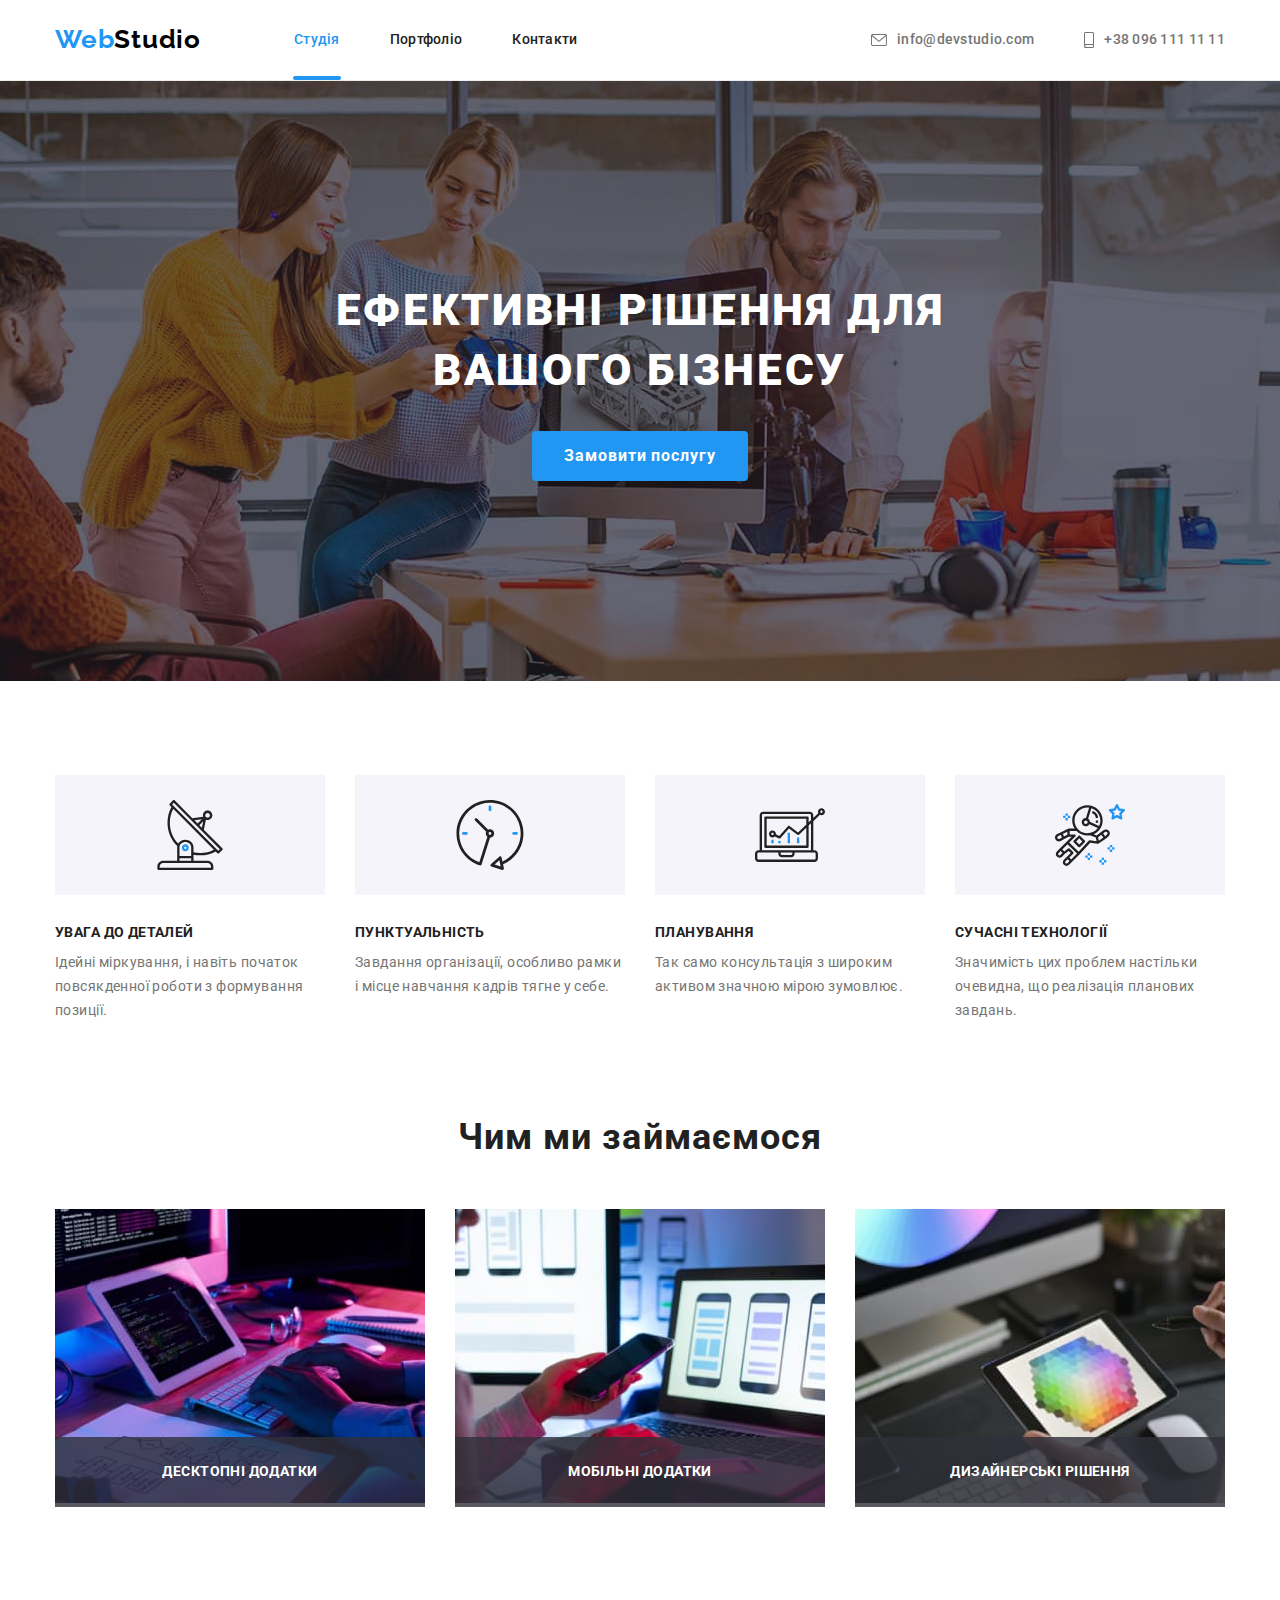
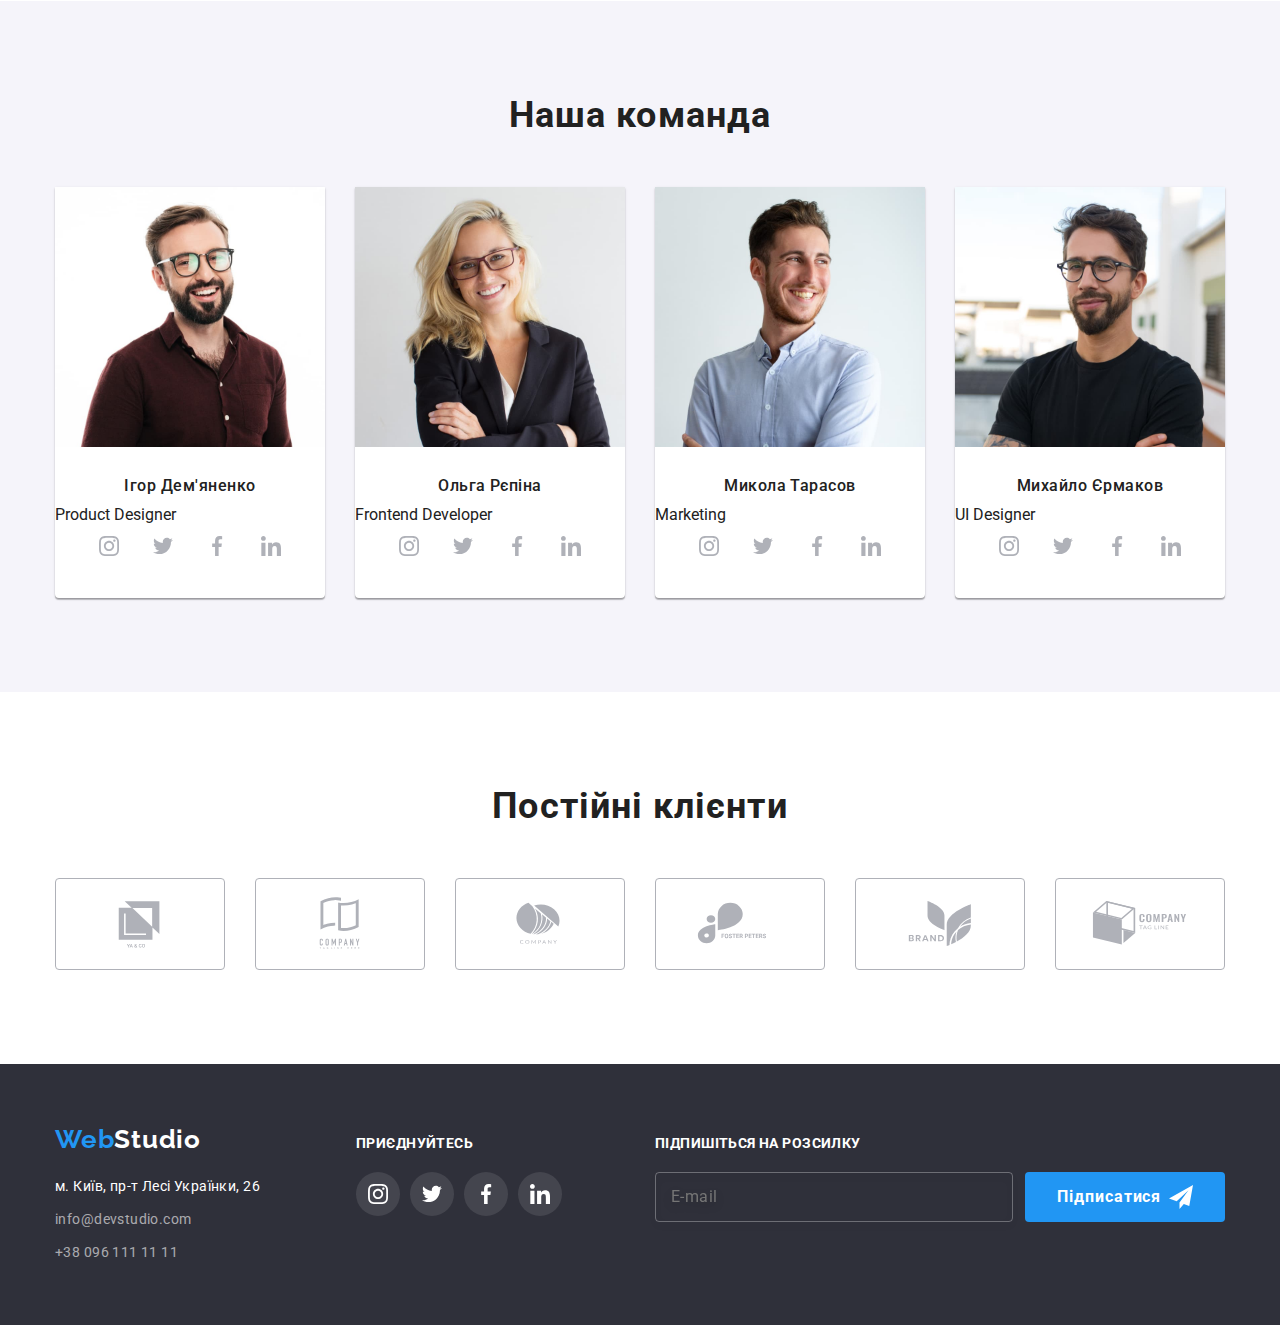
==== commit 201a7893: "bem->team" ====
--- a/index.html
+++ b/index.html
@@ -7,40 +7,45 @@
     <link href="https://fonts.googleapis.com/css2?family=Montserrat&family=Raleway:wght@700&family=Roboto:wght@400;500;700;900&display=swap"
           rel="stylesheet">
     <link rel="stylesheet" href="https://cdnjs.cloudflare.com/ajax/libs/modern-normalize/1.1.0/modern-normalize.min.css">
-    <link rel="stylesheet" href="./css/main.min.css">
-    <link rel="stylesheet" href="./css/styles.css">
-    
+    <link rel="stylesheet" href="./css/main.min.css">    
     <title>Студія</title>
 </head>
 <body>
-    <header>
-        <div class="container header">
-        <nav class="nav-flex">
+    <header class="header">
+        <div class="page-header container">
+        <nav class="page-header__nav">
+
         <a href="./index.html" class="logo link">Web<span class="logo1">Studio</span></a>
-            <ul class="nav list">
-                <li class="item"><a href="./index.html" class="link current">Студія</a></li>
-                <li class="item"><a href="./portfolio.html" class="link">Портфоліо</a></li>
-                <li class="item"><a href="" class="link">Контакти</a></li>
+        
+            <ul class="site-nav list">
+                <li class="site-nav__item"><a href="./index.html" class="site-nav__link site-nav__current-header">Студія</a></li>
+                <li class="site-nav__item"><a href="./portfolio.html" class="site-nav__link link">Портфоліо</a></li>
+                <li class="site-nav__item"><a href="" class="site-nav__link link">Контакти</a></li>
             </ul>
+
         </nav>
+
         <ul class="contacts list">
-            <li class="item"><a href="mailto:info@devstudio.com" class="link">
-                <svg class="icon" width="16" height="12">
+
+            <li class="contacts-item"><a href="mailto:info@devstudio.com" class="contacts-link link">
+                <svg class="contacts-icon" width="16" height="12">
                     <use href="./images/icon.svg#envelope"></use>
                 </svg>
                 info@devstudio.com</a></li>
-            <li class="item"><a href="tel:+380961111111" class="link">
-                <svg class="icon" width="10" height="16">
+
+            <li class="contacts-item"><a href="tel:+380961111111" class="contacts-link link">
+                <svg class="contacts-icon" width="10" height="16">
                     <use href="./images/icon.svg#smartphone"></use>
                 </svg>
                 +38 096 111 11 11</a></li>
         </ul>
         </div>
     </header>
+
     <main>
 
     <section class="hero">
-        <h1 class="h1">Ефективні рішення для<br>вашого бізнесу</h1>
+        <h1 class="hero-title">Ефективні рішення для<br>вашого бізнесу</h1>
         <button type="button" class="button-hero" data-modal-open>Замовити послугу</button>
     </section>
 
@@ -48,76 +53,85 @@
         <h2 class="visually-hidden">Наші переваги</h2>
         <div class="container">
         <ul class="advantage list">
-            <li class="item icon-antenna">
-                <div class="icon-advantage">
+
+            <li class="advantage__item">
+                <div class="advantage__icon">
                     <svg width="70" height="70">
                         <use href="./images/icon.svg#antenna"></use>
                     </svg>
                 </div>
-                <h3 class="h3">УВАГА ДО ДЕТАЛЕЙ</h3>
-                <p class="description">Ідейні міркування, і навіть початок повсякденної роботи з формування позиції.</p>
-            </li>
-            <li class="item icon-clock">
-                <div class="icon-advantage">
+                <h3 class="advantage__title">УВАГА ДО ДЕТАЛЕЙ</h3>
+                <p class="advantage__description">Ідейні міркування, і навіть початок повсякденної роботи з формування позиції.</p>
+            </li>
+
+            <li class="advantage__item">
+                <div class="advantage__icon">
                     <svg width="70" height="70">
                         <use href="./images/icon.svg#clock"></use>
                     </svg>
                 </div>
-                <h3 class="h3">ПУНКТУАЛЬНІСТЬ</h3>
-                <p class="description">Завдання організації, особливо рамки і місце навчання кадрів тягне у себе.</p>
-            </li>
-            <li class="item icon-diagram">
-                <div class="icon-advantage">
+                <h3 class="advantage__title">ПУНКТУАЛЬНІСТЬ</h3>
+                <p class="advantage__description">Завдання організації, особливо рамки і місце навчання кадрів тягне у себе.</p>
+            </li>
+
+            <li class="advantage__item">
+                <div class="advantage__icon">
                     <svg width="70" height="70">
                         <use href="./images/icon.svg#diagram"></use>
                     </svg>
                 </div>
-                <h3 class="h3">ПЛАНУВАННЯ</h3>
-                <p class="description">Так само консультація з широким активом значною мірою зумовлює.</p>
-            </li>
-            <li class="item icon-astronaut">
-                <div class="icon-advantage">
+                <h3 class="advantage__title">ПЛАНУВАННЯ</h3>
+                <p class="advantage__description">Так само консультація з широким активом значною мірою зумовлює.</p>
+            </li>
+
+            <li class="advantage__item">
+                <div class="advantage__icon">
                     <svg width="70" height="70">
                         <use href="./images/icon.svg#astronaut"></use>
                     </svg>
                 </div>
-                <h3 class="h3">СУЧАСНІ ТЕХНОЛОГІЇ</h3>
-                <p class="description">Значимість цих проблем настільки очевидна, що реалізація планових завдань.</p>
-            </li>
+                <h3 class="advantage__title">СУЧАСНІ ТЕХНОЛОГІЇ</h3>
+                <p class="advantage__description">Значимість цих проблем настільки очевидна, що реалізація планових завдань.</p>
+            </li>
+
         </ul>
         </div>
     </section>
 
-    <section class="section no-top-padding">
+    <section class="section section--works">
+
         <div class="container">
         <h2 class="title">Чим ми займаємося</h2>
-        <ul class="work list">
-            <li class="thumb item">
+        <ul class="works list">
+            <li class="works__item works__thumb">
                 <img src="./images/img1.jpg" width="370" height="294" alt="написання програм">
-                <p class="label">Десктопні додатки</p>
+                <p class="works__label">Десктопні додатки</p>
                     
             </li>
-            <li class="thumb item">
+            <li class="works__item works__thumb">
                 <img src="./images/img2.jpg" width="370" height="294" alt="робота  з мобільними додатками">
-                <p class="label">Мобільні додатки</p>
-            </li>
-            <li class="thumb item">
+                <p class="works__label">Мобільні додатки</p>
+            </li>
+            <li class="works__item works__thumb">
                 <img src="./images/img3.jpg" width="370" height="294" alt="вебдизайн">
-                <p class="label">Дизайнерські рішення</p>
+                <p class="works__label">Дизайнерські рішення</p>
             </li>
         </ul>
         </div>
     </section>
 
-    <section class="team-section section">
+    <section class=" section section--team">
         <div class="container">
         <h2 class="title">Наша команда</h2>
+
         <ul class="team list">
-            <li class="item">
+
+            <li class="team__item">
                 <img class="img" src="./images/team1.jpg" width="270" height="260" alt="член команди">
-                <h3 class="member">Ігор Дем'яненко</h3>
-                <p lang="en" class="tasks">Product Designer</p>
+                <h3 class="team__member">Ігор Дем'яненко</h3>
+                <p lang="en" class="team__tasks">Product Designer</p>
                 <div class="social-links">
+
                 <ul class="social-link list">
                     <li class="item">
                         <a href="https://www.instagram.com/" target="_blank" rel="noreferrer noopener" class="soc-link link">
@@ -151,10 +165,88 @@
                 </div>
             </li>
         
-            <li class="item">
+            <li class="team__item">
                 <img class="img" src="./images/team2.jpg" width="270" height="260" alt="член команди">
-                <h3 class="member">Ольга Рєпіна</h3>
-                <p lang="en" class="tasks">Frontend Developer</p>
+                <h3 class="team__member">Ольга Рєпіна</h3>
+                <p lang="en" class="team__tasks">Frontend Developer</p>
+                <div class="social-links">
+
+                    <ul class="social-link list">
+                        <li class="item">
+                            <a href="https://www.instagram.com/" target="_blank" rel="noreferrer noopener" class="soc-link link">
+                                <svg width="20" height="20">
+                                    <use href="./images/icon.svg#instagram"></use>
+                                </svg>
+                            </a>
+                        </li>
+                        <li class="item">
+                            <a href="https://twitter.com/" target="_blank" rel="noreferrer noopener" class="soc-link link">
+                                <svg width="20" height="20">
+                                    <use href="./images/icon.svg#twitter"></use>
+                                </svg>
+                            </a>
+                        </li>
+                        <li class="item">
+                            <a href="https://www.facebook.com/" target="_blank" rel="noreferrer noopener" class="soc-link link">
+                                <svg width="20" height="20">
+                                    <use href="./images/icon.svg#facebook"></use>
+                                </svg>
+                            </a>
+                        </li>
+                        <li class="item">
+                            <a href="https://www.linkedin.com" target="_blank" rel="noreferrer noopener" class="soc-link link">
+                                <svg width="20" height="20">
+                                    <use href="./images/icon.svg#linkedin"></use>
+                                </svg>
+                            </a>
+                        </li>
+                    </ul>
+                </div>
+            </li>      
+       
+            <li class="team__item">
+                <img class="img" src="./images/team3.jpg" width="270" height="260" alt="член команди">
+                <h3 class="team__member">Микола Тарасов</h3>
+                <p lang="en" class="team__tasks">Marketing</p>
+                <div class="social-links">
+
+                    <ul class="social-link list">
+                        <li class="item">
+                            <a href="https://www.instagram.com/" target="_blank" rel="noreferrer noopener" class="soc-link link">
+                                <svg width="20" height="20">
+                                    <use href="./images/icon.svg#instagram"></use>
+                                </svg>
+                            </a>
+                        </li>
+                        <li class="item">
+                            <a href="https://twitter.com/" target="_blank" rel="noreferrer noopener" class="soc-link link">
+                                <svg width="20" height="20">
+                                    <use href="./images/icon.svg#twitter"></use>
+                                </svg>
+                            </a>
+                        </li>
+                        <li class="item">
+                            <a href="https://www.facebook.com/" target="_blank" rel="noreferrer noopener" class="soc-link link">
+                                <svg width="20" height="20">
+                                    <use href="./images/icon.svg#facebook"></use>
+                                </svg>
+                            </a>
+                        </li>
+                        <li class="item">
+                            <a href="https://www.linkedin.com" target="_blank" rel="noreferrer noopener" class="soc-link link">
+                                <svg width="20" height="20">
+                                    <use href="./images/icon.svg#linkedin"></use>
+                                </svg>
+                            </a>
+                        </li>
+                    </ul>
+                </div>
+            </li>
+
+            <li class="team__item">
+                <img class="img" src="./images/team4.jpg" width="270" height="260" alt="член команди">
+                <h3 class="team__member">Михайло Єрмаков</h3>
+                <p lang="en" class="team__tasks">UI Designer</p>
                 <div class="social-links">
                     <ul class="social-link list">
                         <li class="item">
@@ -187,86 +279,11 @@
                         </li>
                     </ul>
                 </div>
-            </li>      
-       
-            <li class="item">
-                <img class="img" src="./images/team3.jpg" width="270" height="260" alt="член команди">
-                <h3 class="member">Микола Тарасов</h3>
-                <p lang="en" class="tasks">Marketing</p>
-                <div class="social-links">
-                    <ul class="social-link list">
-                        <li class="item">
-                            <a href="https://www.instagram.com/" target="_blank" rel="noreferrer noopener" class="soc-link link">
-                                <svg width="20" height="20">
-                                    <use href="./images/icon.svg#instagram"></use>
-                                </svg>
-                            </a>
-                        </li>
-                        <li class="item">
-                            <a href="https://twitter.com/" target="_blank" rel="noreferrer noopener" class="soc-link link">
-                                <svg width="20" height="20">
-                                    <use href="./images/icon.svg#twitter"></use>
-                                </svg>
-                            </a>
-                        </li>
-                        <li class="item">
-                            <a href="https://www.facebook.com/" target="_blank" rel="noreferrer noopener" class="soc-link link">
-                                <svg width="20" height="20">
-                                    <use href="./images/icon.svg#facebook"></use>
-                                </svg>
-                            </a>
-                        </li>
-                        <li class="item">
-                            <a href="https://www.linkedin.com" target="_blank" rel="noreferrer noopener" class="soc-link link">
-                                <svg width="20" height="20">
-                                    <use href="./images/icon.svg#linkedin"></use>
-                                </svg>
-                            </a>
-                        </li>
-                    </ul>
-                </div>
-            </li>
-
-            <li class="item">
-                <img class="img" src="./images/team4.jpg" width="270" height="260" alt="член команди">
-                <h3 class="member">Михайло Єрмаков</h3>
-                <p lang="en" class="tasks">UI Designer</p>
-                <div class="social-links">
-                    <ul class="social-link list">
-                        <li class="item">
-                            <a href="https://www.instagram.com/" target="_blank" rel="noreferrer noopener" class="soc-link link">
-                                <svg width="20" height="20">
-                                    <use href="./images/icon.svg#instagram"></use>
-                                </svg>
-                            </a>
-                        </li>
-                        <li class="item">
-                            <a href="https://twitter.com/" target="_blank" rel="noreferrer noopener" class="soc-link link">
-                                <svg width="20" height="20">
-                                    <use href="./images/icon.svg#twitter"></use>
-                                </svg>
-                            </a>
-                        </li>
-                        <li class="item">
-                            <a href="https://www.facebook.com/" target="_blank" rel="noreferrer noopener" class="soc-link link">
-                                <svg width="20" height="20">
-                                    <use href="./images/icon.svg#facebook"></use>
-                                </svg>
-                            </a>
-                        </li>
-                        <li class="item">
-                            <a href="https://www.linkedin.com" target="_blank" rel="noreferrer noopener" class="soc-link link">
-                                <svg width="20" height="20">
-                                    <use href="./images/icon.svg#linkedin"></use>
-                                </svg>
-                            </a>
-                        </li>
-                    </ul>
-                </div>
             </li>
         </ul>
         </div>
     </section>
+
     <section class="section">
         <div class="container">
             <h2 class="title">Постійні клієнти</h2>
--- a/css/main.min.css
+++ b/css/main.min.css
@@ -1 +1 @@
-:root{--bgc-color: #FFFFFF;--title-color: #212121;--logo-color1: #2196F3;--logo-color2: #000000;--logo-color3: #FFFFFF;--hero-text-color: #FFFFFF;--hero-bgc-color: #C4C4C4;--header-border-color: #ECECEC;--button-text-color: #FFFFFF;--button-bgc-color: #2196F3;--button-active-color: #188CE8;--button-project-bgc: #F5F4FA;--description-color: #757575;--hover-color: #2196F3;--footer-bgc-color: #2F303A;--footer-adress-color: #FFFFFF;--footer-contacts-color: rgba(255, 255, 255, 0.6);--advantage-icon: #F5F4FA;--team-bgc-color: #F5F4FA;--project-border: #EEEEEE;--icon-color: #AFB1B8;--function: cubic-bezier(0.4, 0, 0.2, 1)}.visually-hidden{position:absolute;width:1px;height:1px;margin:-1px;border:0;padding:0;white-space:nowrap;-webkit-clip-path:inset(100%);clip-path:inset(100%);clip:rect(0 0 0 0);overflow:hidden}body{background-color:var(--bgc-color);color:var(--title-color);font-family:"Roboto",sans-serif;font-style:normal}h1,h2,h3,h4,p,ul{margin:0;padding:0}.list{list-style:none}.link{text-decoration:none;font-style:normal;color:inherit}.section{padding-top:94px;padding-bottom:94px}section.no-top-padding{padding-top:0}.container{width:1200px;margin-left:auto;margin-right:auto;padding-left:15px;padding-right:15px}.container2{margin-left:auto;margin-right:auto;padding-left:24px;padding-right:24px;padding-top:20px;padding-bottom:20px}.button-hero{display:inline-block;padding:10px 32px;min-width:216px;border-radius:4px;border:none;background-color:var(--button-bgc-color);color:var(--button-text-color);font-family:inherit;font-weight:700;font-size:16px;line-height:1.88;-webkit-box-align:center;-ms-flex-align:center;align-items:center;text-align:center;letter-spacing:.06em;cursor:pointer}.button-hero:active{background-color:var(--button-active-color)}.button-project{padding-top:6px;padding-bottom:6px;padding-right:22px;padding-left:22px;background-color:var(--button-project-bgc);border-radius:4px;border:none;color:var(--title-color);font-family:inherit;font-weight:500;font-size:16px;line-height:1.62;-webkit-box-align:center;-ms-flex-align:center;align-items:center;text-align:center;letter-spacing:.03em;cursor:pointer;-webkit-transition:color 250ms var(--function),background-color 250ms var(--function),-webkit-box-shadow 250ms var(--function);transition:color 250ms var(--function),background-color 250ms var(--function),-webkit-box-shadow 250ms var(--function);transition:color 250ms var(--function),box-shadow 250ms var(--function),background-color 250ms var(--function);transition:color 250ms var(--function),box-shadow 250ms var(--function),background-color 250ms var(--function),-webkit-box-shadow 250ms var(--function)}.button-project:hover,.button-project:focus{-webkit-box-shadow:0px 3px 1px rgba(0,0,0,.1),0px 1px 2px rgba(0,0,0,.08),0px 2px 2px rgba(0,0,0,.12);box-shadow:0px 3px 1px rgba(0,0,0,.1),0px 1px 2px rgba(0,0,0,.08),0px 2px 2px rgba(0,0,0,.12);color:var(--button-text-color);background-color:var(--hover-color)}.button-send{display:block;margin-left:auto;margin-right:auto;padding:10px;min-width:200px;border-radius:4px;border:none;background-color:var(--button-bgc-color);-webkit-box-shadow:0px 4px 4px rgba(0,0,0,.15);box-shadow:0px 4px 4px rgba(0,0,0,.15);color:var(--button-text-color);font-family:inherit;font-weight:700;font-size:16px;line-height:1.88;-webkit-box-align:center;-ms-flex-align:center;align-items:center;letter-spacing:.06em;cursor:pointer}.button-sign{display:-webkit-inline-box;display:-ms-inline-flexbox;display:inline-flex;-ms-flex-pack:distribute;justify-content:space-around;margin-left:12px;padding:10px 28px;min-width:200px;border-radius:4px;border:none;background-color:var(--button-bgc-color);color:var(--button-text-color);font-family:inherit;font-weight:700;font-size:16px;line-height:1.88;-webkit-box-align:center;-ms-flex-align:center;align-items:center;letter-spacing:.06em;cursor:pointer}.button-sign:active{background-color:var(--button-active-color)}.logo{display:inline-block;color:var(--logo-color1);font-family:"Raleway";font-style:normal;font-weight:700;font-size:26px;line-height:1.2;letter-spacing:.03em}.logo1{color:var(--logo-color2)}.logo2{color:var(--logo-color3)}header{border-bottom:1px solid var(--header-border-color)}.header{display:-webkit-box;display:-ms-flexbox;display:flex}.nav-flex{display:-webkit-box;display:-ms-flexbox;display:flex;-webkit-box-align:center;-ms-flex-align:center;align-items:center}.nav .link,.contacts .link{display:block;padding-top:32px;padding-bottom:32px;color:var(--title-color);font-weight:500;font-size:14px;line-height:1.14;letter-spacing:.02em}.nav{display:-webkit-box;display:-ms-flexbox;display:flex;margin-left:93px}.nav .item+.item{margin-left:50px}.nav a{-webkit-transition:color 250ms var(--function);transition:color 250ms var(--function)}.nav a:hover,.nav a:focus{color:var(--hover-color)}.nav .current{position:relative;color:var(--hover-color)}.nav .current::after{content:"";position:absolute;left:50%;bottom:0;-webkit-transform:translateX(-50%);transform:translateX(-50%);width:48px;height:4px;border-radius:2px;background-color:var(--hover-color)}.nav .portfolio-current::after{width:78px}.contacts{display:-webkit-box;display:-ms-flexbox;display:flex;margin-left:auto}.contacts .item+.item{margin-left:50px}.contacts .link{color:var(--description-color);display:-webkit-box;display:-ms-flexbox;display:flex;-webkit-box-align:center;-ms-flex-align:center;align-items:center}.contacts a{-webkit-transition:color 250ms var(--function);transition:color 250ms var(--function)}.contacts a:hover,.contacts a:focus{color:var(--hover-color)}.icon{margin-right:10px;fill:currentColor}.hero{padding-top:200px;padding-bottom:200px;max-width:1600px;height:600px;margin-left:auto;margin-right:auto;background-color:var(--hero-bgc-color);background-image:-webkit-gradient(linear, left top, right top, from(rgba(47, 48, 58, 0.4)), to(rgba(47, 48, 58, 0.4))),url("../images/bgc.jpg");background-image:linear-gradient(to right, rgba(47, 48, 58, 0.4), rgba(47, 48, 58, 0.4)),url("../images/bgc.jpg");background-repeat:no-repeat;background-position:center;background-size:cover;text-align:center}.hero .h1{margin-bottom:30px;color:var(--hero-text-color);font-weight:900;font-size:44px;line-height:1.36;text-align:center;letter-spacing:.06em;text-transform:uppercase}.advantage{display:-webkit-box;display:-ms-flexbox;display:flex;-webkit-box-pack:justify;-ms-flex-pack:justify;justify-content:space-between}.advantage .item{width:270px}.advantage .h3{margin-bottom:10px;font-weight:700;font-size:14px;line-height:1.14;letter-spacing:.03em;text-transform:uppercase}.icon-advantage{height:120px;margin-bottom:30px;display:-webkit-box;display:-ms-flexbox;display:flex;-webkit-box-pack:center;-ms-flex-pack:center;justify-content:center;-webkit-box-align:center;-ms-flex-align:center;align-items:center;background:var(--advantage-icon)}.description{font-weight:400;font-size:14px;line-height:1.71;letter-spacing:.03em;color:var(--description-color)}.team-section{background-color:var(--team-bgc-color)}.title{margin-bottom:50px;font-weight:700;font-size:36px;line-height:1.16;text-align:center;letter-spacing:.03em}.work{display:-webkit-box;display:-ms-flexbox;display:flex;-webkit-box-pack:justify;-ms-flex-pack:justify;justify-content:space-between}img{display:block;max-width:100%;height:auto}.thumb{position:relative}.label{display:-webkit-box;display:-ms-flexbox;display:flex;-webkit-box-pack:center;-ms-flex-pack:center;justify-content:center;-webkit-box-align:center;-ms-flex-align:center;align-items:center;position:absolute;left:0;bottom:0;width:100%;height:70px;background:rgba(47,48,58,.8);font-weight:700;font-size:14px;line-height:1.14;letter-spacing:.03em;text-transform:uppercase;color:#fff}.team{display:-webkit-box;display:-ms-flexbox;display:flex;-webkit-box-pack:justify;-ms-flex-pack:justify;justify-content:space-between}.team .item{background-color:#fff;-webkit-box-shadow:0px 1px 3px rgba(0,0,0,.12),0px 1px 1px rgba(0,0,0,.14),0px 2px 1px rgba(0,0,0,.2);box-shadow:0px 1px 3px rgba(0,0,0,.12),0px 1px 1px rgba(0,0,0,.14),0px 2px 1px rgba(0,0,0,.2);border-radius:0px 0px 4px 4px}.member{margin-top:30px;margin-bottom:10px;font-weight:500;font-size:16px;line-height:1.18;text-align:center;letter-spacing:.03em}.tasks{margin-bottom:16px;color:var(--description-color);font-weight:400;font-size:16px;line-height:1.18;text-align:center;letter-spacing:.03em}.social-links{width:206px;margin-left:auto;margin-right:auto;margin-bottom:30px}.social-link{display:-webkit-box;display:-ms-flexbox;display:flex}.social-link .item{border-radius:0;-webkit-box-shadow:none;box-shadow:none}.soc-link{display:-webkit-box;display:-ms-flexbox;display:flex;-webkit-box-pack:center;-ms-flex-pack:center;justify-content:center;-webkit-box-align:center;-ms-flex-align:center;align-items:center;width:44px;height:44px;border-radius:50%;-webkit-box-shadow:none;box-shadow:none;fill:var(--icon-color);-webkit-transition:fill 250ms var(--function),background-color 250ms var(--function);transition:fill 250ms var(--function),background-color 250ms var(--function)}.social-link .item+.item{margin-left:10px}.soc-link:hover,.soc-link:focus{background-color:var(--hover-color);fill:#fff}.clients-list{display:-webkit-box;display:-ms-flexbox;display:flex;-webkit-box-pack:justify;-ms-flex-pack:justify;justify-content:space-between}.clients{display:-webkit-box;display:-ms-flexbox;display:flex;-webkit-box-pack:center;-ms-flex-pack:center;justify-content:center;-webkit-box-align:center;-ms-flex-align:center;align-items:center;width:170px;height:92px;border:1px solid var(--icon-color);border-radius:4px;fill:var(--icon-color);-webkit-transition:fill 250ms var(--function),border-color 250ms var(--function);transition:fill 250ms var(--function),border-color 250ms var(--function)}.clients:hover,.clients:focus{border-color:var(--hover-color);fill:var(--hover-color)}.fsocial-link{display:-webkit-box;display:-ms-flexbox;display:flex;-webkit-box-pack:center;-ms-flex-pack:center;justify-content:center;-webkit-box-align:center;-ms-flex-align:center;align-items:center;width:44px;height:44px;border-radius:50%;background-color:rgba(255,255,255,.1);fill:#fff;-webkit-transition:background-color 250ms var(--function);transition:background-color 250ms var(--function)}.fsocial-link:hover,.fsocial-link:focus{background-color:var(--hover-color)}.footer{padding-top:60px;padding-bottom:60px;background-color:var(--footer-bgc-color);font-weight:400;font-size:14px;line-height:1.71;letter-spacing:.03em}.footer .logo{margin-bottom:20px}.footer .adress{margin-bottom:9px;color:var(--footer-adress-color);font-style:normal}.fcontacts .link{color:var(--footer-contacts-color);-webkit-transition:color 250ms var(--function);transition:color 250ms var(--function)}.fitem{margin-bottom:9px}.fitem:last-child{margin-bottom:0}.fcontacts .link:hover,.fcontacts .link:focus{color:var(--hover-color)}.join{margin-bottom:20px;font-weight:700;font-size:14px;line-height:1.14;letter-spacing:.03em;text-transform:uppercase;color:#fff}.footer-flex{display:-webkit-box;display:-ms-flexbox;display:flex;-webkit-box-align:baseline;-ms-flex-align:baseline;align-items:baseline}.adress-container{width:231px}.join-container{width:206px;margin-left:70px}.subscribe-form{display:-webkit-box;display:-ms-flexbox;display:flex;margin-left:auto;-webkit-box-align:end;-ms-flex-align:end;align-items:flex-end}.form-email{display:-webkit-box;display:-ms-flexbox;display:flex;-webkit-box-orient:vertical;-webkit-box-direction:normal;-ms-flex-direction:column;flex-direction:column}.div-input{display:-webkit-box;display:-ms-flexbox;display:flex;-webkit-box-orient:vertical;-webkit-box-direction:normal;-ms-flex-direction:column;flex-direction:column}.input-email{width:358px;height:50px;padding:15px;background-color:rgba(33,150,243,0);border:1px solid rgba(255,255,255,.3);-webkit-filter:drop-shadow(0px 4px 4px rgba(0, 0, 0, 0.15));filter:drop-shadow(0px 4px 4px rgba(0, 0, 0, 0.15));border-radius:4px;font-weight:400;font-size:16px;line-height:20px;letter-spacing:.03em;color:rgba(255,255,255,.6)}.filter{display:-webkit-box;display:-ms-flexbox;display:flex;-webkit-box-pack:center;-ms-flex-pack:center;justify-content:center;margin-bottom:50px}.filter .item{min-width:73px}.filter .item+.item{margin-left:8px}.project{display:-webkit-box;display:-ms-flexbox;display:flex;-ms-flex-wrap:wrap;flex-wrap:wrap}.project .item{width:370px;margin-right:30px;margin-bottom:30px}.project .item:nth-child(3n){margin-right:0}.project .item:nth-last-child(-n+3){margin-bottom:0}.project-name{margin-bottom:4px;font-weight:700;font-size:18px;line-height:2;letter-spacing:.06em}.project-descript{color:var(--description-color);font-weight:400;font-size:16px;line-height:1.87;letter-spacing:.03em}.project-link{display:block;border:1px solid var(--project-border);-webkit-transition:-webkit-box-shadow 250ms var(--function);transition:-webkit-box-shadow 250ms var(--function);transition:box-shadow 250ms var(--function);transition:box-shadow 250ms var(--function), -webkit-box-shadow 250ms var(--function)}.card{position:relative;overflow:hidden}.project-link:hover,.project-link:focus{-webkit-box-shadow:0px 1px 1px rgba(0,0,0,.12),0px 4px 4px rgba(0,0,0,.06),1px 4px 6px rgba(0,0,0,.16);box-shadow:0px 1px 1px rgba(0,0,0,.12),0px 4px 4px rgba(0,0,0,.06),1px 4px 6px rgba(0,0,0,.16)}.project-link:hover .overlay,.project-link:focus .overlay{-webkit-transform:translateY(-100%);transform:translateY(-100%)}.overlay{position:absolute;width:100%;height:100%;-webkit-transition:-webkit-transform 250ms var(--function);transition:-webkit-transform 250ms var(--function);transition:transform 250ms var(--function);transition:transform 250ms var(--function), -webkit-transform 250ms var(--function);padding:63px 24px;background:rgba(33,150,243,.9);font-weight:400;font-size:18px;line-height:1.55;letter-spacing:.03em;color:#fff}.backdrop{position:fixed;top:0;left:0;width:100%;height:100%;background:rgba(0,0,0,.2);opacity:1;-webkit-transition:opacity 250ms var(--function);transition:opacity 250ms var(--function)}.backdrop.is-hidden{opacity:0;pointer-events:none}.backdrop.is-hidden .modal{-webkit-transform:translate(-50%, -50%) scale(0.8);transform:translate(-50%, -50%) scale(0.8)}.div-checkbox{display:-webkit-box;display:-ms-flexbox;display:flex;-webkit-box-pack:center;-ms-flex-pack:center;justify-content:center;margin-bottom:30px}.checkbox:checked+.checkbox-label .check{background-color:var(--hover-color);border:none;background-origin:border-box}.checkbox-label{display:-webkit-box;display:-ms-flexbox;display:flex;font-weight:400;font-size:14px;line-height:1,71;letter-spacing:.03em;color:#757575}.check{margin-right:8px;width:16px;height:15px;border:1px solid #000;border-radius:2px;-webkit-box-shadow:0px 4px 4px rgba(0,0,0,.25);box-shadow:0px 4px 4px rgba(0,0,0,.25)}.check svg{display:block}.agreement-link{color:#2196f3;text-decoration:underline}.button-close{display:-webkit-box;display:-ms-flexbox;display:flex;-webkit-box-pack:center;-ms-flex-pack:center;justify-content:center;-webkit-box-align:center;-ms-flex-align:center;align-items:center;position:absolute;top:8px;right:8px;padding:0;margin-left:auto;width:30px;height:30px;border-radius:50%;border:solid 1px rgba(0,0,0,.1);background-color:#fff;cursor:pointer;fill:#000;-webkit-transition:fill 250ms var(--function);transition:fill 250ms var(--function)}.button-close:hover,.button-close:focus{fill:var(--hover-color)}.modal{position:absolute;top:50%;left:50%;width:528px;height:581px;padding:40px;-webkit-transform:translate(-50%, -50%) scale(1);transform:translate(-50%, -50%) scale(1);-webkit-transition:-webkit-transform 250ms var(--function);transition:-webkit-transform 250ms var(--function);transition:transform 250ms var(--function);transition:transform 250ms var(--function), -webkit-transform 250ms var(--function);background:#fff;-webkit-filter:drop-shadow(0px 4px 4px rgba(0, 0, 0, 0.25));filter:drop-shadow(0px 4px 4px rgba(0, 0, 0, 0.25))}.modal-form>p{margin-bottom:12px;font-weight:700;font-size:20px;line-height:1.15;text-align:center;letter-spacing:.03em;color:#212121}/*# sourceMappingURL=main.min.css.map */+:root{--bgc-color: #FFFFFF;--title-color: #212121;--logo-color1: #2196F3;--logo-color2: #000000;--logo-color3: #FFFFFF;--hero-text-color: #FFFFFF;--hero-bgc-color: #C4C4C4;--header-border-color: #ECECEC;--button-text-color: #FFFFFF;--button-bgc-color: #2196F3;--button-active-color: #188CE8;--button-project-bgc: #F5F4FA;--description-color: #757575;--hover-color: #2196F3;--footer-bgc-color: #2F303A;--footer-adress-color: #FFFFFF;--footer-contacts-color: rgba(255, 255, 255, 0.6);--advantage-icon: #F5F4FA;--team-bgc-color: #F5F4FA;--project-border: #EEEEEE;--icon-color: #AFB1B8;--function: cubic-bezier(0.4, 0, 0.2, 1)}.visually-hidden{position:absolute;width:1px;height:1px;margin:-1px;border:0;padding:0;white-space:nowrap;-webkit-clip-path:inset(100%);clip-path:inset(100%);clip:rect(0 0 0 0);overflow:hidden}body{background-color:var(--bgc-color);color:var(--title-color);font-family:"Roboto",sans-serif;font-style:normal}h1,h2,h3,h4,p,ul{margin:0;padding:0}.list{list-style:none}a,.link{text-decoration:none;font-style:normal;color:inherit}.section{padding-top:94px;padding-bottom:94px}.section--works{padding-top:0}.section--team{background-color:var(--team-bgc-color)}.title{margin-bottom:50px;font-weight:700;font-size:36px;line-height:1.16;text-align:center;letter-spacing:.03em}.img{display:block;max-width:100%;height:auto}.container{width:1200px;margin-left:auto;margin-right:auto;padding-left:15px;padding-right:15px}.container2{margin-left:auto;margin-right:auto;padding-left:24px;padding-right:24px;padding-top:20px;padding-bottom:20px}.button-hero{display:inline-block;padding:10px 32px;min-width:216px;border-radius:4px;border:none;background-color:var(--button-bgc-color);color:var(--button-text-color);font-family:inherit;font-weight:700;font-size:16px;line-height:1.88;-webkit-box-align:center;-ms-flex-align:center;align-items:center;text-align:center;letter-spacing:.06em;cursor:pointer}.button-hero:active{background-color:var(--button-active-color)}.button-project{padding-top:6px;padding-bottom:6px;padding-right:22px;padding-left:22px;background-color:var(--button-project-bgc);border-radius:4px;border:none;color:var(--title-color);font-family:inherit;font-weight:500;font-size:16px;line-height:1.62;-webkit-box-align:center;-ms-flex-align:center;align-items:center;text-align:center;letter-spacing:.03em;cursor:pointer;-webkit-transition:color 250ms var(--function),background-color 250ms var(--function),-webkit-box-shadow 250ms var(--function);transition:color 250ms var(--function),background-color 250ms var(--function),-webkit-box-shadow 250ms var(--function);transition:color 250ms var(--function),box-shadow 250ms var(--function),background-color 250ms var(--function);transition:color 250ms var(--function),box-shadow 250ms var(--function),background-color 250ms var(--function),-webkit-box-shadow 250ms var(--function)}.button-project:hover,.button-project:focus{-webkit-box-shadow:0px 3px 1px rgba(0,0,0,.1),0px 1px 2px rgba(0,0,0,.08),0px 2px 2px rgba(0,0,0,.12);box-shadow:0px 3px 1px rgba(0,0,0,.1),0px 1px 2px rgba(0,0,0,.08),0px 2px 2px rgba(0,0,0,.12);color:var(--button-text-color);background-color:var(--hover-color)}.button-send{display:block;margin-left:auto;margin-right:auto;padding:10px;min-width:200px;border-radius:4px;border:none;background-color:var(--button-bgc-color);-webkit-box-shadow:0px 4px 4px rgba(0,0,0,.15);box-shadow:0px 4px 4px rgba(0,0,0,.15);color:var(--button-text-color);font-family:inherit;font-weight:700;font-size:16px;line-height:1.88;-webkit-box-align:center;-ms-flex-align:center;align-items:center;letter-spacing:.06em;cursor:pointer}.button-sign{display:-webkit-inline-box;display:-ms-inline-flexbox;display:inline-flex;-ms-flex-pack:distribute;justify-content:space-around;margin-left:12px;padding:10px 28px;min-width:200px;border-radius:4px;border:none;background-color:var(--button-bgc-color);color:var(--button-text-color);font-family:inherit;font-weight:700;font-size:16px;line-height:1.88;-webkit-box-align:center;-ms-flex-align:center;align-items:center;letter-spacing:.06em;cursor:pointer}.button-sign:active{background-color:var(--button-active-color)}.logo{display:inline-block;color:var(--logo-color1);font-family:"Raleway";font-style:normal;font-weight:700;font-size:26px;line-height:1.2;letter-spacing:.03em}.logo1{color:var(--logo-color2)}.logo2{color:var(--logo-color3)}.header{border-bottom:1px solid var(--header-border-color)}.page-header{display:-webkit-box;display:-ms-flexbox;display:flex}.page-header__nav{display:-webkit-box;display:-ms-flexbox;display:flex;-webkit-box-align:center;-ms-flex-align:center;align-items:center}.site-nav__link,.contacts-link{display:block;padding-top:32px;padding-bottom:32px;color:var(--title-color);font-weight:500;font-size:14px;line-height:1.14;letter-spacing:.02em}.site-nav{display:-webkit-box;display:-ms-flexbox;display:flex;margin-left:93px}.site-nav__item:not(:last-child){margin-right:50px}.site-nav__link{-webkit-transition:color 250ms var(--function);transition:color 250ms var(--function)}.site-nav__link:hover,.site-nav__link:focus{color:var(--hover-color)}.site-nav__current-portfolio,.site-nav__current-header{position:relative;color:var(--hover-color)}.site-nav__current-portfolio::after,.site-nav__current-header::after{content:"";position:absolute;left:50%;bottom:0;-webkit-transform:translateX(-50%);transform:translateX(-50%);height:4px;border-radius:2px;background-color:var(--hover-color)}.site-nav__current-header::after{width:48px}.site-nav__current-portfolio::after{width:78px}.contacts{display:-webkit-box;display:-ms-flexbox;display:flex;margin-left:auto}.contacts-item:not(:last-child){margin-right:50px}.contacts-link{display:-webkit-box;display:-ms-flexbox;display:flex;-webkit-box-align:center;-ms-flex-align:center;align-items:center;color:var(--description-color);-webkit-transition:color 250ms var(--function);transition:color 250ms var(--function)}.contacts-link:hover,.contacts-link:focus{color:var(--hover-color)}.contacts-icon{margin-right:10px;fill:currentColor}.hero{padding-top:200px;padding-bottom:200px;max-width:1600px;height:600px;margin-left:auto;margin-right:auto;background-color:var(--hero-bgc-color);background-image:-webkit-gradient(linear, left top, right top, from(rgba(47, 48, 58, 0.4)), to(rgba(47, 48, 58, 0.4))),url("../images/bgc.jpg");background-image:linear-gradient(to right, rgba(47, 48, 58, 0.4), rgba(47, 48, 58, 0.4)),url("../images/bgc.jpg");background-repeat:no-repeat;background-position:center;background-size:cover;text-align:center}.hero-title{margin-bottom:30px;color:var(--hero-text-color);font-weight:900;font-size:44px;line-height:1.36;text-align:center;letter-spacing:.06em;text-transform:uppercase}.advantage{display:-webkit-box;display:-ms-flexbox;display:flex;-webkit-box-pack:justify;-ms-flex-pack:justify;justify-content:space-between}.advantage__item{width:270px}.advantage__title{margin-bottom:10px;font-weight:700;font-size:14px;line-height:1.14;letter-spacing:.03em;text-transform:uppercase}.advantage__icon{height:120px;margin-bottom:30px;display:-webkit-box;display:-ms-flexbox;display:flex;-webkit-box-pack:center;-ms-flex-pack:center;justify-content:center;-webkit-box-align:center;-ms-flex-align:center;align-items:center;background:var(--advantage-icon)}.advantage__description{font-weight:400;font-size:14px;line-height:1.71;letter-spacing:.03em;color:var(--description-color)}.works{display:-webkit-box;display:-ms-flexbox;display:flex;-webkit-box-pack:justify;-ms-flex-pack:justify;justify-content:space-between}.works__thumb{position:relative}.works__label{display:-webkit-box;display:-ms-flexbox;display:flex;-webkit-box-pack:center;-ms-flex-pack:center;justify-content:center;-webkit-box-align:center;-ms-flex-align:center;align-items:center;position:absolute;left:0;bottom:0;width:100%;height:70px;background:rgba(47,48,58,.8);font-weight:700;font-size:14px;line-height:1.14;letter-spacing:.03em;text-transform:uppercase;color:#fff}.team{display:-webkit-box;display:-ms-flexbox;display:flex;-webkit-box-pack:justify;-ms-flex-pack:justify;justify-content:space-between}.team__item{background-color:#fff;-webkit-box-shadow:0px 1px 3px rgba(0,0,0,.12),0px 1px 1px rgba(0,0,0,.14),0px 2px 1px rgba(0,0,0,.2);box-shadow:0px 1px 3px rgba(0,0,0,.12),0px 1px 1px rgba(0,0,0,.14),0px 2px 1px rgba(0,0,0,.2);border-radius:0px 0px 4px 4px}.team__member{margin-top:30px;margin-bottom:10px;font-weight:500;font-size:16px;line-height:1.18;text-align:center;letter-spacing:.03em}.tasks{margin-bottom:16px;color:var(--description-color);font-weight:400;font-size:16px;line-height:1.18;text-align:center;letter-spacing:.03em}.social-links{width:206px;margin-left:auto;margin-right:auto;margin-bottom:30px}.social-link{display:-webkit-box;display:-ms-flexbox;display:flex}.social-link .item{border-radius:0;-webkit-box-shadow:none;box-shadow:none}.soc-link{display:-webkit-box;display:-ms-flexbox;display:flex;-webkit-box-pack:center;-ms-flex-pack:center;justify-content:center;-webkit-box-align:center;-ms-flex-align:center;align-items:center;width:44px;height:44px;border-radius:50%;-webkit-box-shadow:none;box-shadow:none;fill:var(--icon-color);-webkit-transition:fill 250ms var(--function),background-color 250ms var(--function);transition:fill 250ms var(--function),background-color 250ms var(--function)}.social-link .item+.item{margin-left:10px}.soc-link:hover,.soc-link:focus{background-color:var(--hover-color);fill:#fff}.clients-list{display:-webkit-box;display:-ms-flexbox;display:flex;-webkit-box-pack:justify;-ms-flex-pack:justify;justify-content:space-between}.clients{display:-webkit-box;display:-ms-flexbox;display:flex;-webkit-box-pack:center;-ms-flex-pack:center;justify-content:center;-webkit-box-align:center;-ms-flex-align:center;align-items:center;width:170px;height:92px;border:1px solid var(--icon-color);border-radius:4px;fill:var(--icon-color);-webkit-transition:fill 250ms var(--function),border-color 250ms var(--function);transition:fill 250ms var(--function),border-color 250ms var(--function)}.clients:hover,.clients:focus{border-color:var(--hover-color);fill:var(--hover-color)}.fsocial-link{display:-webkit-box;display:-ms-flexbox;display:flex;-webkit-box-pack:center;-ms-flex-pack:center;justify-content:center;-webkit-box-align:center;-ms-flex-align:center;align-items:center;width:44px;height:44px;border-radius:50%;background-color:rgba(255,255,255,.1);fill:#fff;-webkit-transition:background-color 250ms var(--function);transition:background-color 250ms var(--function)}.fsocial-link:hover,.fsocial-link:focus{background-color:var(--hover-color)}.footer{padding-top:60px;padding-bottom:60px;background-color:var(--footer-bgc-color);font-weight:400;font-size:14px;line-height:1.71;letter-spacing:.03em}.footer .logo{margin-bottom:20px}.footer .adress{margin-bottom:9px;color:var(--footer-adress-color);font-style:normal}.fcontacts .link{color:var(--footer-contacts-color);-webkit-transition:color 250ms var(--function);transition:color 250ms var(--function)}.fitem{margin-bottom:9px}.fitem:last-child{margin-bottom:0}.fcontacts .link:hover,.fcontacts .link:focus{color:var(--hover-color)}.join{margin-bottom:20px;font-weight:700;font-size:14px;line-height:1.14;letter-spacing:.03em;text-transform:uppercase;color:#fff}.footer-flex{display:-webkit-box;display:-ms-flexbox;display:flex;-webkit-box-align:baseline;-ms-flex-align:baseline;align-items:baseline}.adress-container{width:231px}.join-container{width:206px;margin-left:70px}.subscribe-form{display:-webkit-box;display:-ms-flexbox;display:flex;margin-left:auto;-webkit-box-align:end;-ms-flex-align:end;align-items:flex-end}.form-email{display:-webkit-box;display:-ms-flexbox;display:flex;-webkit-box-orient:vertical;-webkit-box-direction:normal;-ms-flex-direction:column;flex-direction:column}.div-input{display:-webkit-box;display:-ms-flexbox;display:flex;-webkit-box-orient:vertical;-webkit-box-direction:normal;-ms-flex-direction:column;flex-direction:column}.input-email{width:358px;height:50px;padding:15px;background-color:rgba(33,150,243,0);border:1px solid rgba(255,255,255,.3);-webkit-filter:drop-shadow(0px 4px 4px rgba(0, 0, 0, 0.15));filter:drop-shadow(0px 4px 4px rgba(0, 0, 0, 0.15));border-radius:4px;font-weight:400;font-size:16px;line-height:20px;letter-spacing:.03em;color:rgba(255,255,255,.6)}.filter{display:-webkit-box;display:-ms-flexbox;display:flex;-webkit-box-pack:center;-ms-flex-pack:center;justify-content:center;margin-bottom:50px}.filter .item{min-width:73px}.filter .item+.item{margin-left:8px}.project{display:-webkit-box;display:-ms-flexbox;display:flex;-ms-flex-wrap:wrap;flex-wrap:wrap}.project .item{width:370px;margin-right:30px;margin-bottom:30px}.project .item:nth-child(3n){margin-right:0}.project .item:nth-last-child(-n+3){margin-bottom:0}.project-name{margin-bottom:4px;font-weight:700;font-size:18px;line-height:2;letter-spacing:.06em}.project-descript{color:var(--description-color);font-weight:400;font-size:16px;line-height:1.87;letter-spacing:.03em}.project-link{display:block;border:1px solid var(--project-border);-webkit-transition:-webkit-box-shadow 250ms var(--function);transition:-webkit-box-shadow 250ms var(--function);transition:box-shadow 250ms var(--function);transition:box-shadow 250ms var(--function), -webkit-box-shadow 250ms var(--function)}.card{position:relative;overflow:hidden}.project-link:hover,.project-link:focus{-webkit-box-shadow:0px 1px 1px rgba(0,0,0,.12),0px 4px 4px rgba(0,0,0,.06),1px 4px 6px rgba(0,0,0,.16);box-shadow:0px 1px 1px rgba(0,0,0,.12),0px 4px 4px rgba(0,0,0,.06),1px 4px 6px rgba(0,0,0,.16)}.project-link:hover .overlay,.project-link:focus .overlay{-webkit-transform:translateY(-100%);transform:translateY(-100%)}.overlay{position:absolute;width:100%;height:100%;-webkit-transition:-webkit-transform 250ms var(--function);transition:-webkit-transform 250ms var(--function);transition:transform 250ms var(--function);transition:transform 250ms var(--function), -webkit-transform 250ms var(--function);padding:63px 24px;background:rgba(33,150,243,.9);font-weight:400;font-size:18px;line-height:1.55;letter-spacing:.03em;color:#fff}.backdrop{position:fixed;top:0;left:0;width:100%;height:100%;background:rgba(0,0,0,.2);opacity:1;-webkit-transition:opacity 250ms var(--function);transition:opacity 250ms var(--function)}.backdrop.is-hidden{opacity:0;pointer-events:none}.backdrop.is-hidden .modal{-webkit-transform:translate(-50%, -50%) scale(0.8);transform:translate(-50%, -50%) scale(0.8)}.div-checkbox{display:-webkit-box;display:-ms-flexbox;display:flex;-webkit-box-pack:center;-ms-flex-pack:center;justify-content:center;margin-bottom:30px}.checkbox:checked+.checkbox-label .check{background-color:var(--hover-color);border:none;background-origin:border-box}.checkbox-label{display:-webkit-box;display:-ms-flexbox;display:flex;font-weight:400;font-size:14px;line-height:1,71;letter-spacing:.03em;color:#757575}.check{margin-right:8px;width:16px;height:15px;border:1px solid #000;border-radius:2px;-webkit-box-shadow:0px 4px 4px rgba(0,0,0,.25);box-shadow:0px 4px 4px rgba(0,0,0,.25)}.check svg{display:block}.agreement-link{color:#2196f3;text-decoration:underline}.button-close{display:-webkit-box;display:-ms-flexbox;display:flex;-webkit-box-pack:center;-ms-flex-pack:center;justify-content:center;-webkit-box-align:center;-ms-flex-align:center;align-items:center;position:absolute;top:8px;right:8px;padding:0;margin-left:auto;width:30px;height:30px;border-radius:50%;border:solid 1px rgba(0,0,0,.1);background-color:#fff;cursor:pointer;fill:#000;-webkit-transition:fill 250ms var(--function);transition:fill 250ms var(--function)}.button-close:hover,.button-close:focus{fill:var(--hover-color)}.modal{position:absolute;top:50%;left:50%;width:528px;height:581px;padding:40px;-webkit-transform:translate(-50%, -50%) scale(1);transform:translate(-50%, -50%) scale(1);-webkit-transition:-webkit-transform 250ms var(--function);transition:-webkit-transform 250ms var(--function);transition:transform 250ms var(--function);transition:transform 250ms var(--function), -webkit-transform 250ms var(--function);background:#fff;-webkit-filter:drop-shadow(0px 4px 4px rgba(0, 0, 0, 0.25));filter:drop-shadow(0px 4px 4px rgba(0, 0, 0, 0.25))}.modal-form>p{margin-bottom:12px;font-weight:700;font-size:20px;line-height:1.15;text-align:center;letter-spacing:.03em;color:#212121}.item-input{position:relative;display:-webkit-box;display:-ms-flexbox;display:flex;-webkit-box-orient:vertical;-webkit-box-direction:normal;-ms-flex-direction:column;flex-direction:column;margin-bottom:10px}.item-input:last-child{margin-bottom:20px}.input-label{margin-bottom:4px;font-weight:400;font-size:12px;line-height:1.16;letter-spacing:.01em;color:#757575}.input-modal{width:100%;height:40px;padding-left:42px;border:1px solid rgba(33,33,33,.2);border-radius:4px;outline:none;-webkit-transition:border-color 250ms var(--function);transition:border-color 250ms var(--function)}.input-modal+svg{-webkit-transition:fill 250ms var(--function);transition:fill 250ms var(--function)}.input-container{position:relative}.input-modal+svg{position:absolute;top:0;left:15px;-webkit-transform:translateY(50%);transform:translateY(50%)}.input-modal:focus,.input-modal:hover{border-color:var(--hover-color)}.input-modal:focus+svg,.input-modal:hover+svg{fill:var(--hover-color)}.textarea{height:120px;padding:12px 16px;resize:none;font-weight:400;font-size:12px;line-height:1.16;letter-spacing:.01em;color:#757575}.textarea::-webkit-input-placeholder{font-weight:400;font-size:12px;line-height:1.16;letter-spacing:.01em;color:rgba(117,117,117,.5)}.textarea::-moz-placeholder{font-weight:400;font-size:12px;line-height:1.16;letter-spacing:.01em;color:rgba(117,117,117,.5)}.textarea:-ms-input-placeholder{font-weight:400;font-size:12px;line-height:1.16;letter-spacing:.01em;color:rgba(117,117,117,.5)}.textarea::-ms-input-placeholder{font-weight:400;font-size:12px;line-height:1.16;letter-spacing:.01em;color:rgba(117,117,117,.5)}.textarea::placeholder{font-weight:400;font-size:12px;line-height:1.16;letter-spacing:.01em;color:rgba(117,117,117,.5)}/*# sourceMappingURL=main.min.css.map */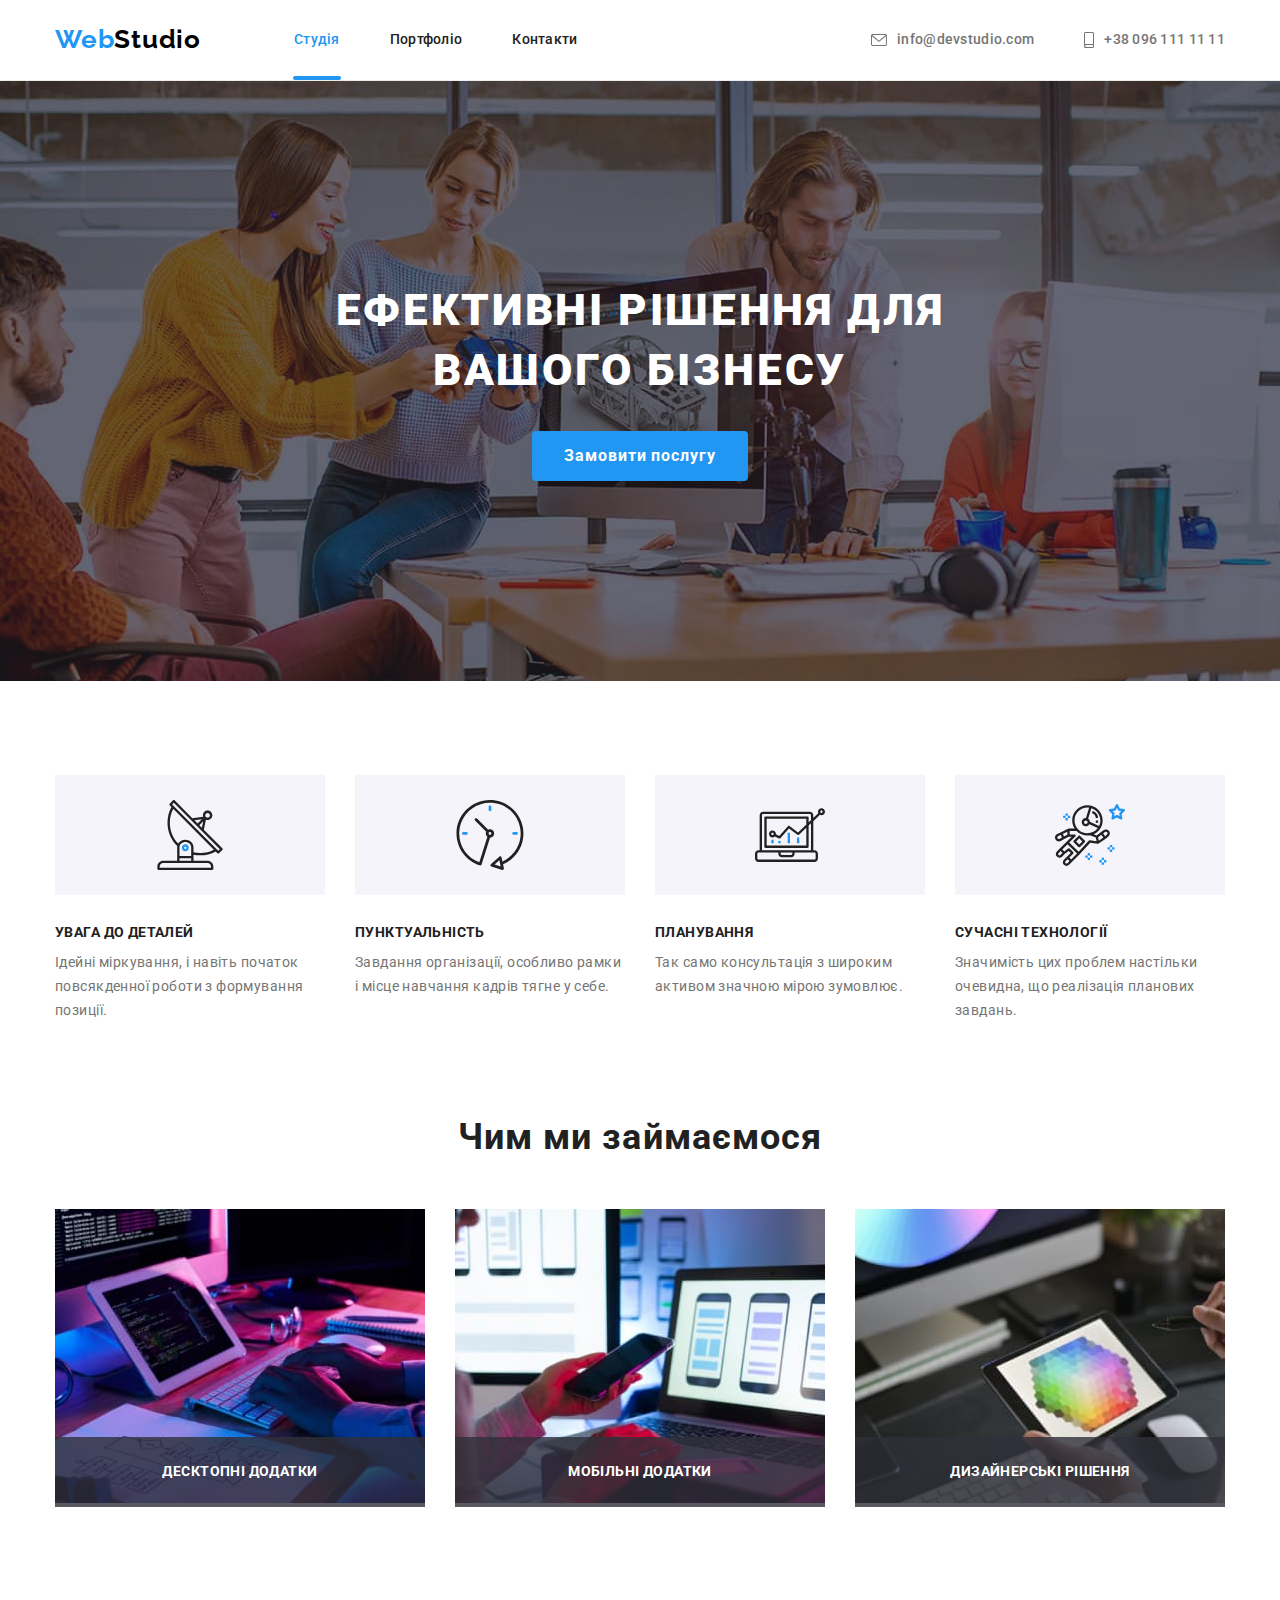
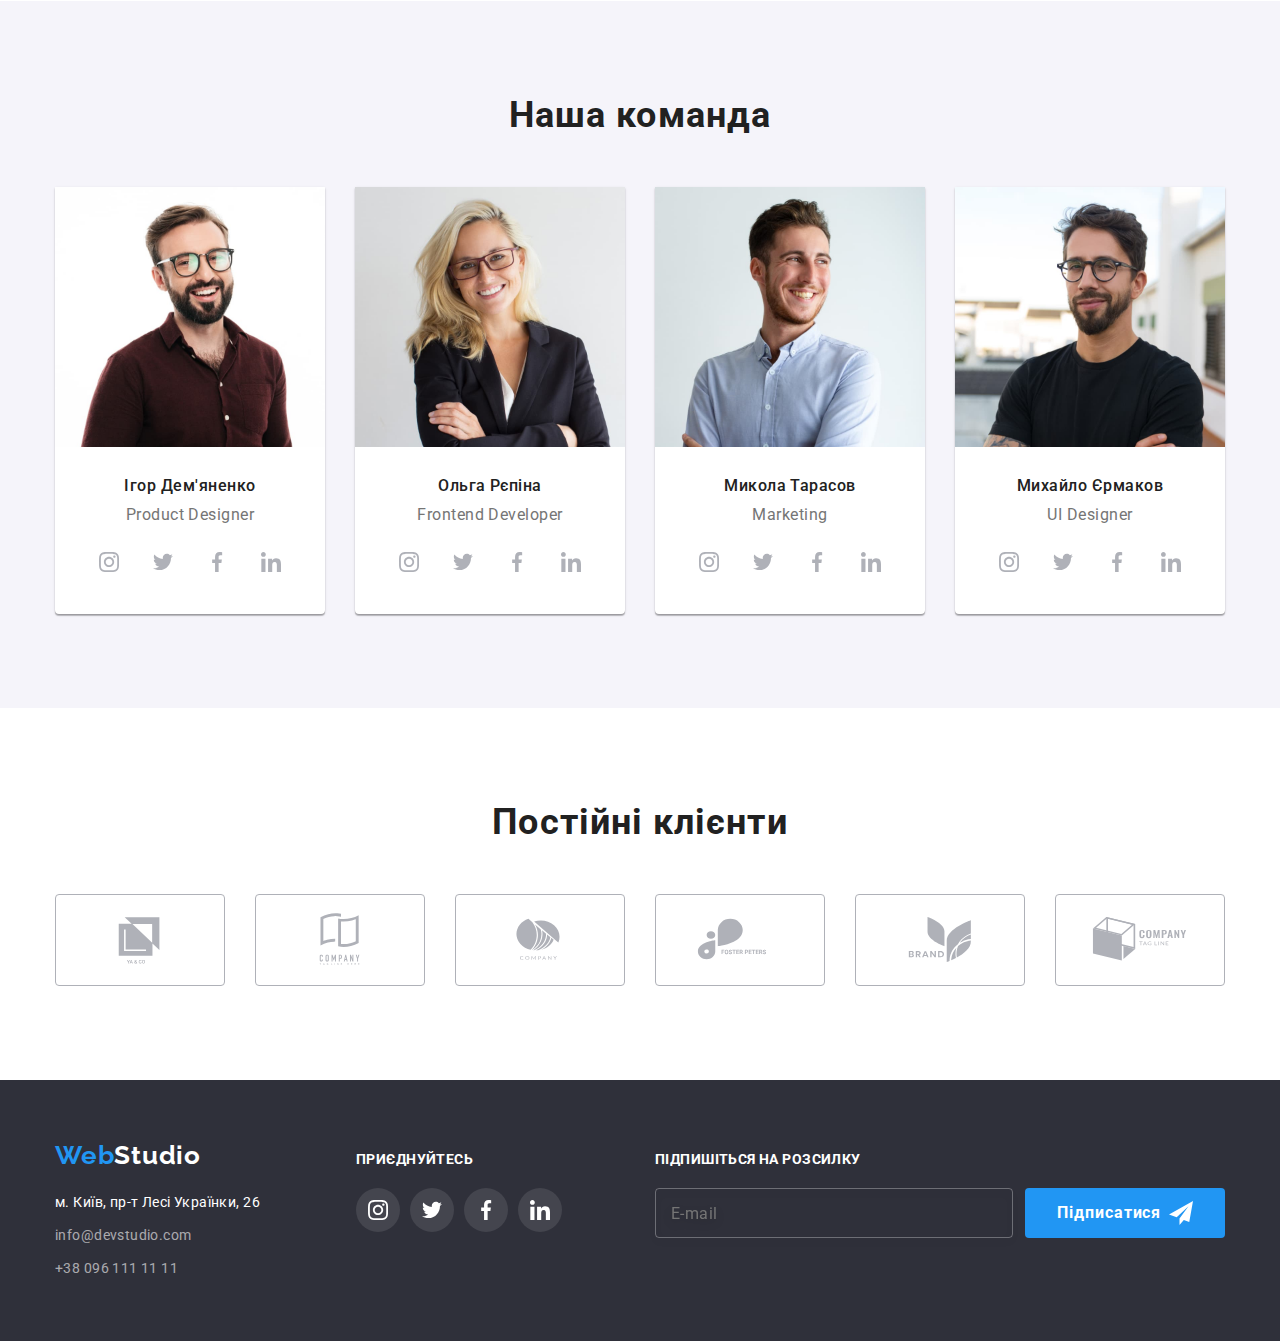
==== commit 7c7d9419: "bem->footer" ====
--- a/index.html
+++ b/index.html
@@ -130,71 +130,76 @@
                 <img class="img" src="./images/team1.jpg" width="270" height="260" alt="член команди">
                 <h3 class="team__member">Ігор Дем'яненко</h3>
                 <p lang="en" class="team__tasks">Product Designer</p>
-                <div class="social-links">
-
-                <ul class="social-link list">
-                    <li class="item">
-                        <a href="https://www.instagram.com/" target="_blank" rel="noreferrer noopener" class="soc-link link">
-                            <svg width="20" height="20">
-                                <use href="./images/icon.svg#instagram"></use>
-                            </svg>
-                        </a>
-                    </li>
-                    <li class="item">
-                        <a href="https://twitter.com/" target="_blank" rel="noreferrer noopener" class="soc-link link">
-                            <svg width="20" height="20">
-                                <use href="./images/icon.svg#twitter"></use>
-                            </svg>
-                        </a>
-                    </li>
-                    <li class="item">
-                        <a href="https://www.facebook.com/" target="_blank" rel="noreferrer noopener" class="soc-link link">
-                            <svg width="20" height="20">
-                                <use href="./images/icon.svg#facebook"></use>
-                            </svg>
-                        </a>
-                    </li>
-                    <li class="item">
-                        <a href="https://www.linkedin.com" target="_blank" rel="noreferrer noopener" class="soc-link link">
-                            <svg width="20" height="20">
-                                <use href="./images/icon.svg#linkedin"></use>
-                            </svg>
-                        </a>
-                    </li>
-                </ul>
-                </div>
+
+                <div class="social">
+                    <ul class="social-link list">
+                        <li class="social-link__item">
+                            <a href="https://www.instagram.com/" target="_blank" rel="noreferrer noopener"
+                                class="social-link__link link">
+                                <svg width="20" height="20">
+                                    <use href="./images/icon.svg#instagram"></use>
+                                </svg>
+                            </a>
+                        </li>
+                        <li class="social-link__item">
+                            <a href="https://twitter.com/" target="_blank" rel="noreferrer noopener" class="social-link__link link">
+                                <svg width="20" height="20">
+                                    <use href="./images/icon.svg#twitter"></use>
+                                </svg>
+                            </a>
+                        </li>
+                        <li class="social-link__item">
+                            <a href="https://www.facebook.com/" target="_blank" rel="noreferrer noopener"
+                                class="social-link__link link">
+                                <svg width="20" height="20">
+                                    <use href="./images/icon.svg#facebook"></use>
+                                </svg>
+                            </a>
+                        </li>
+                        <li class="social-link__item">
+                            <a href="https://www.linkedin.com" target="_blank" rel="noreferrer noopener" class="social-link__link link">
+                                <svg width="20" height="20">
+                                    <use href="./images/icon.svg#linkedin"></use>
+                                </svg>
+                            </a>
+                        </li>
+                    </ul>
+                </div>
+                
             </li>
         
             <li class="team__item">
                 <img class="img" src="./images/team2.jpg" width="270" height="260" alt="член команди">
                 <h3 class="team__member">Ольга Рєпіна</h3>
                 <p lang="en" class="team__tasks">Frontend Developer</p>
-                <div class="social-links">
-
+
+                <div class="social">
                     <ul class="social-link list">
-                        <li class="item">
-                            <a href="https://www.instagram.com/" target="_blank" rel="noreferrer noopener" class="soc-link link">
+                        <li class="social-link__item">
+                            <a href="https://www.instagram.com/" target="_blank" rel="noreferrer noopener"
+                                class="social-link__link link">
                                 <svg width="20" height="20">
                                     <use href="./images/icon.svg#instagram"></use>
                                 </svg>
                             </a>
                         </li>
-                        <li class="item">
-                            <a href="https://twitter.com/" target="_blank" rel="noreferrer noopener" class="soc-link link">
+                        <li class="social-link__item">
+                            <a href="https://twitter.com/" target="_blank" rel="noreferrer noopener" class="social-link__link link">
                                 <svg width="20" height="20">
                                     <use href="./images/icon.svg#twitter"></use>
                                 </svg>
                             </a>
                         </li>
-                        <li class="item">
-                            <a href="https://www.facebook.com/" target="_blank" rel="noreferrer noopener" class="soc-link link">
+                        <li class="social-link__item">
+                            <a href="https://www.facebook.com/" target="_blank" rel="noreferrer noopener"
+                                class="social-link__link link">
                                 <svg width="20" height="20">
                                     <use href="./images/icon.svg#facebook"></use>
                                 </svg>
                             </a>
                         </li>
-                        <li class="item">
-                            <a href="https://www.linkedin.com" target="_blank" rel="noreferrer noopener" class="soc-link link">
+                        <li class="social-link__item">
+                            <a href="https://www.linkedin.com" target="_blank" rel="noreferrer noopener" class="social-link__link link">
                                 <svg width="20" height="20">
                                     <use href="./images/icon.svg#linkedin"></use>
                                 </svg>
@@ -202,38 +207,39 @@
                         </li>
                     </ul>
                 </div>
+
             </li>      
        
             <li class="team__item">
                 <img class="img" src="./images/team3.jpg" width="270" height="260" alt="член команди">
                 <h3 class="team__member">Микола Тарасов</h3>
                 <p lang="en" class="team__tasks">Marketing</p>
-                <div class="social-links">
-
+
+                <div class="social">
                     <ul class="social-link list">
-                        <li class="item">
-                            <a href="https://www.instagram.com/" target="_blank" rel="noreferrer noopener" class="soc-link link">
+                        <li class="social-link__item">
+                            <a href="https://www.instagram.com/" target="_blank" rel="noreferrer noopener" class="social-link__link link">
                                 <svg width="20" height="20">
                                     <use href="./images/icon.svg#instagram"></use>
                                 </svg>
                             </a>
                         </li>
-                        <li class="item">
-                            <a href="https://twitter.com/" target="_blank" rel="noreferrer noopener" class="soc-link link">
+                        <li class="social-link__item">
+                            <a href="https://twitter.com/" target="_blank" rel="noreferrer noopener" class="social-link__link link">
                                 <svg width="20" height="20">
                                     <use href="./images/icon.svg#twitter"></use>
                                 </svg>
                             </a>
                         </li>
-                        <li class="item">
-                            <a href="https://www.facebook.com/" target="_blank" rel="noreferrer noopener" class="soc-link link">
+                        <li class="social-link__item">
+                            <a href="https://www.facebook.com/" target="_blank" rel="noreferrer noopener" class="social-link__link link">
                                 <svg width="20" height="20">
                                     <use href="./images/icon.svg#facebook"></use>
                                 </svg>
                             </a>
                         </li>
-                        <li class="item">
-                            <a href="https://www.linkedin.com" target="_blank" rel="noreferrer noopener" class="soc-link link">
+                        <li class="social-link__item">
+                            <a href="https://www.linkedin.com" target="_blank" rel="noreferrer noopener" class="social-link__link link">
                                 <svg width="20" height="20">
                                     <use href="./images/icon.svg#linkedin"></use>
                                 </svg>
@@ -241,37 +247,41 @@
                         </li>
                     </ul>
                 </div>
+
             </li>
 
             <li class="team__item">
                 <img class="img" src="./images/team4.jpg" width="270" height="260" alt="член команди">
                 <h3 class="team__member">Михайло Єрмаков</h3>
                 <p lang="en" class="team__tasks">UI Designer</p>
-                <div class="social-links">
+
+                <div class="social">
                     <ul class="social-link list">
-                        <li class="item">
-                            <a href="https://www.instagram.com/" target="_blank" rel="noreferrer noopener" class="soc-link link">
+                        <li class="social-link__item">
+                            <a href="https://www.instagram.com/" target="_blank" rel="noreferrer noopener"
+                                class="social-link__link link">
                                 <svg width="20" height="20">
                                     <use href="./images/icon.svg#instagram"></use>
                                 </svg>
                             </a>
                         </li>
-                        <li class="item">
-                            <a href="https://twitter.com/" target="_blank" rel="noreferrer noopener" class="soc-link link">
+                        <li class="social-link__item">
+                            <a href="https://twitter.com/" target="_blank" rel="noreferrer noopener" class="social-link__link link">
                                 <svg width="20" height="20">
                                     <use href="./images/icon.svg#twitter"></use>
                                 </svg>
                             </a>
                         </li>
-                        <li class="item">
-                            <a href="https://www.facebook.com/" target="_blank" rel="noreferrer noopener" class="soc-link link">
+                        <li class="social-link__item">
+                            <a href="https://www.facebook.com/" target="_blank" rel="noreferrer noopener"
+                                class="social-link__link link">
                                 <svg width="20" height="20">
                                     <use href="./images/icon.svg#facebook"></use>
                                 </svg>
                             </a>
                         </li>
-                        <li class="item">
-                            <a href="https://www.linkedin.com" target="_blank" rel="noreferrer noopener" class="soc-link link">
+                        <li class="social-link__item">
+                            <a href="https://www.linkedin.com" target="_blank" rel="noreferrer noopener" class="social-link__link link">
                                 <svg width="20" height="20">
                                     <use href="./images/icon.svg#linkedin"></use>
                                 </svg>
@@ -279,6 +289,7 @@
                         </li>
                     </ul>
                 </div>
+
             </li>
         </ul>
         </div>
@@ -289,42 +300,42 @@
             <h2 class="title">Постійні клієнти</h2>
             <ul class="clients-list list">
                 <li>
-                    <a href="" class="clients link">
+                    <a href="" class="clients-list__link  link">
                          <svg width="106" height="60">
                             <use href="./images/icon.svg#client1"></use>
                          </svg>
                     </a>
                  </li>
                 <li>
-                    <a href="" class="clients link">
+                    <a href="" class="clients-list__link link">
                         <svg width="106" height="60">
                             <use href="./images/icon.svg#client2"></use>
                         </svg>
                     </a>
                 </li>
                 <li>
-                    <a href="" class="clients link">
+                    <a href="" class="clients-list__link link">
                         <svg width="106" height="60">
                             <use href="./images/icon.svg#client3"></use>
                         </svg>
                     </a>
                 </li>
                 <li>
-                    <a href="" class="clients link">
+                    <a href="" class="clients-list__link link">
                         <svg width="106" height="60">
                             <use href="./images/icon.svg#client4"></use>
                         </svg>
                     </a>
                 </li>
                 <li>
-                    <a href="" class="clients link">
+                    <a href="" class="clients-list__link link">
                         <svg width="106" height="60">
                             <use href="./images/icon.svg#client5"></use>
                         </svg>
                     </a>
                 </li>
                 <li>
-                    <a href="" class="clients link">
+                    <a href="" class="clients-list__link link">
                         <svg width="106" height="60">
                             <use href="./images/icon.svg#client6"></use>
                         </svg>
@@ -334,71 +345,78 @@
         </div>
     </section>
     </main>
+
     <footer class="footer">
-        <div class="container footer-flex">
-
-            <div class="adress-container">
-            <a href="" class="logo link">Web<span class="logo2">Studio</span></a>
+
+        <div class="footer__flex container">
+
+            <div class="container--address">
+            <a href="" class="logo footer__logo link">Web<span class="logo2">Studio</span></a>
+
             <address>
-                <p class="adress">м. Київ, пр-т Лесі Українки, 26</p>
-                <ul class="fcontacts list">
-                    <li class="fitem"><a href="mailto:info@devstudio.com" class="link">info@devstudio.com</a></li>
-                    <li class="fitem"><a href="tel:+380961111111" class="link">+38 096 111 11 11</a></li>
+                <p class="adress__title">м. Київ, пр-т Лесі Українки, 26</p>
+                <ul class="list">
+                    <li class="adress__item"><a href="mailto:info@devstudio.com" class="adress__link link">info@devstudio.com</a></li>
+                    <li class="adress__item"><a href="tel:+380961111111" class="adress__link link">+38 096 111 11 11</a></li>
                 </ul>
             </address>
+
             </div>
 
-            <div class="join-container">
-            <p class="join">Приєднуйтесь</p>
-            <ul class="social-link list">
-                <li class="item">
-                    <a href="https://www.instagram.com/" target="_blank" rel="noreferrer noopener" class="fsocial-link link">
-                        <svg width="20" height="20">
-                            <use href="./images/icon.svg#instagram"></use>
-                        </svg>
-                    </a>
-                </li>
-                <li class="item">
-                    <a href="https://twitter.com/" target="_blank" rel="noreferrer noopener" class="fsocial-link link">
-                        <svg width="20" height="20">
-                            <use href="./images/icon.svg#twitter"></use>
-                        </svg>
-                    </a>
-                </li>
-                <li class="item">
-                    <a href="https://www.facebook.com/" target="_blank" rel="noreferrer noopener" class="fsocial-link link">
-                        <svg width="20" height="20">
-                            <use href="./images/icon.svg#facebook"></use>
-                        </svg>
-                    </a>
-                </li>
-                <li class="item">
-                    <a href="https://www.linkedin.com" target="_blank" rel="noreferrer noopener" class="fsocial-link link">
-                        <svg width="20" height="20">
-                            <use href="./images/icon.svg#linkedin"></use>
-                        </svg>
-                    </a>
-                </li>
-            </ul>
+            <div class="join">
+                <p class="join__label">Приєднуйтесь</p>
+
+                <ul class="social-link list">
+                    <li class="social-link__item">
+                        <a href="https://www.instagram.com/" target="_blank" rel="noreferrer noopener" class="social-link__link--footer link">
+                            <svg width="20" height="20">
+                                <use href="./images/icon.svg#instagram"></use>
+                            </svg>
+                        </a>
+                    </li>
+                    <li class="social-link__item">
+                        <a href="https://twitter.com/" target="_blank" rel="noreferrer noopener" class="social-link__link--footer link">
+                            <svg width="20" height="20">
+                                <use href="./images/icon.svg#twitter"></use>
+                            </svg>
+                        </a>
+                    </li>
+                    <li class="social-link__item">
+                        <a href="https://www.facebook.com/" target="_blank" rel="noreferrer noopener" class="social-link__link--footer link">
+                            <svg width="20" height="20">
+                                <use href="./images/icon.svg#facebook"></use>
+                            </svg>
+                        </a>
+                    </li>
+                    <li class="social-link__item">
+                        <a href="https://www.linkedin.com" target="_blank" rel="noreferrer noopener" class="social-link__link--footer link">
+                            <svg width="20" height="20">
+                                <use href="./images/icon.svg#linkedin"></use>
+                            </svg>
+                        </a>
+                    </li>
+                </ul>
+
             </div>
        
-            <form class="subscribe-form" name="subscribe_form" autocomplete="on">
-
-        <div class="div-input">
-            <label class="join" for="email">Підпишіться на розсилку</label>
-            <input class="input-email" type="email" name="email" id="email" placeholder="E-mail">
-        </div>
-
-        <button  class="button-sign" type="submit">Підписатися
+        <form class="subscribe-form" name="subscribe_form" autocomplete="on">
+
+        <div class="subscribe">
+            <label class="join__label" for="email">Підпишіться на розсилку</label>
+            <input class="subscribe__email" type="email" name="email" id="email" placeholder="E-mail">
+        </div>
+
+        <button  class="button-subscribe" type="submit">Підписатися
             <svg width="24" height="24">
                 <use href="./images/icon.svg#send"></use>
             </svg>
         </button>
 
-            </form>
-
-        </div>
-    </footer>
+        </form>
+
+    </div>
+
+</footer>
     
     <div class="backdrop is-hidden" data-modal>
         <div class="modal">
--- a/css/main.min.css
+++ b/css/main.min.css
@@ -1 +1 @@
-:root{--bgc-color: #FFFFFF;--title-color: #212121;--logo-color1: #2196F3;--logo-color2: #000000;--logo-color3: #FFFFFF;--hero-text-color: #FFFFFF;--hero-bgc-color: #C4C4C4;--header-border-color: #ECECEC;--button-text-color: #FFFFFF;--button-bgc-color: #2196F3;--button-active-color: #188CE8;--button-project-bgc: #F5F4FA;--description-color: #757575;--hover-color: #2196F3;--footer-bgc-color: #2F303A;--footer-adress-color: #FFFFFF;--footer-contacts-color: rgba(255, 255, 255, 0.6);--advantage-icon: #F5F4FA;--team-bgc-color: #F5F4FA;--project-border: #EEEEEE;--icon-color: #AFB1B8;--function: cubic-bezier(0.4, 0, 0.2, 1)}.visually-hidden{position:absolute;width:1px;height:1px;margin:-1px;border:0;padding:0;white-space:nowrap;-webkit-clip-path:inset(100%);clip-path:inset(100%);clip:rect(0 0 0 0);overflow:hidden}body{background-color:var(--bgc-color);color:var(--title-color);font-family:"Roboto",sans-serif;font-style:normal}h1,h2,h3,h4,p,ul{margin:0;padding:0}.list{list-style:none}a,.link{text-decoration:none;font-style:normal;color:inherit}.section{padding-top:94px;padding-bottom:94px}.section--works{padding-top:0}.section--team{background-color:var(--team-bgc-color)}.title{margin-bottom:50px;font-weight:700;font-size:36px;line-height:1.16;text-align:center;letter-spacing:.03em}.img{display:block;max-width:100%;height:auto}.container{width:1200px;margin-left:auto;margin-right:auto;padding-left:15px;padding-right:15px}.container2{margin-left:auto;margin-right:auto;padding-left:24px;padding-right:24px;padding-top:20px;padding-bottom:20px}.button-hero{display:inline-block;padding:10px 32px;min-width:216px;border-radius:4px;border:none;background-color:var(--button-bgc-color);color:var(--button-text-color);font-family:inherit;font-weight:700;font-size:16px;line-height:1.88;-webkit-box-align:center;-ms-flex-align:center;align-items:center;text-align:center;letter-spacing:.06em;cursor:pointer}.button-hero:active{background-color:var(--button-active-color)}.button-project{padding-top:6px;padding-bottom:6px;padding-right:22px;padding-left:22px;background-color:var(--button-project-bgc);border-radius:4px;border:none;color:var(--title-color);font-family:inherit;font-weight:500;font-size:16px;line-height:1.62;-webkit-box-align:center;-ms-flex-align:center;align-items:center;text-align:center;letter-spacing:.03em;cursor:pointer;-webkit-transition:color 250ms var(--function),background-color 250ms var(--function),-webkit-box-shadow 250ms var(--function);transition:color 250ms var(--function),background-color 250ms var(--function),-webkit-box-shadow 250ms var(--function);transition:color 250ms var(--function),box-shadow 250ms var(--function),background-color 250ms var(--function);transition:color 250ms var(--function),box-shadow 250ms var(--function),background-color 250ms var(--function),-webkit-box-shadow 250ms var(--function)}.button-project:hover,.button-project:focus{-webkit-box-shadow:0px 3px 1px rgba(0,0,0,.1),0px 1px 2px rgba(0,0,0,.08),0px 2px 2px rgba(0,0,0,.12);box-shadow:0px 3px 1px rgba(0,0,0,.1),0px 1px 2px rgba(0,0,0,.08),0px 2px 2px rgba(0,0,0,.12);color:var(--button-text-color);background-color:var(--hover-color)}.button-send{display:block;margin-left:auto;margin-right:auto;padding:10px;min-width:200px;border-radius:4px;border:none;background-color:var(--button-bgc-color);-webkit-box-shadow:0px 4px 4px rgba(0,0,0,.15);box-shadow:0px 4px 4px rgba(0,0,0,.15);color:var(--button-text-color);font-family:inherit;font-weight:700;font-size:16px;line-height:1.88;-webkit-box-align:center;-ms-flex-align:center;align-items:center;letter-spacing:.06em;cursor:pointer}.button-sign{display:-webkit-inline-box;display:-ms-inline-flexbox;display:inline-flex;-ms-flex-pack:distribute;justify-content:space-around;margin-left:12px;padding:10px 28px;min-width:200px;border-radius:4px;border:none;background-color:var(--button-bgc-color);color:var(--button-text-color);font-family:inherit;font-weight:700;font-size:16px;line-height:1.88;-webkit-box-align:center;-ms-flex-align:center;align-items:center;letter-spacing:.06em;cursor:pointer}.button-sign:active{background-color:var(--button-active-color)}.logo{display:inline-block;color:var(--logo-color1);font-family:"Raleway";font-style:normal;font-weight:700;font-size:26px;line-height:1.2;letter-spacing:.03em}.logo1{color:var(--logo-color2)}.logo2{color:var(--logo-color3)}.header{border-bottom:1px solid var(--header-border-color)}.page-header{display:-webkit-box;display:-ms-flexbox;display:flex}.page-header__nav{display:-webkit-box;display:-ms-flexbox;display:flex;-webkit-box-align:center;-ms-flex-align:center;align-items:center}.site-nav__link,.contacts-link{display:block;padding-top:32px;padding-bottom:32px;color:var(--title-color);font-weight:500;font-size:14px;line-height:1.14;letter-spacing:.02em}.site-nav{display:-webkit-box;display:-ms-flexbox;display:flex;margin-left:93px}.site-nav__item:not(:last-child){margin-right:50px}.site-nav__link{-webkit-transition:color 250ms var(--function);transition:color 250ms var(--function)}.site-nav__link:hover,.site-nav__link:focus{color:var(--hover-color)}.site-nav__current-portfolio,.site-nav__current-header{position:relative;color:var(--hover-color)}.site-nav__current-portfolio::after,.site-nav__current-header::after{content:"";position:absolute;left:50%;bottom:0;-webkit-transform:translateX(-50%);transform:translateX(-50%);height:4px;border-radius:2px;background-color:var(--hover-color)}.site-nav__current-header::after{width:48px}.site-nav__current-portfolio::after{width:78px}.contacts{display:-webkit-box;display:-ms-flexbox;display:flex;margin-left:auto}.contacts-item:not(:last-child){margin-right:50px}.contacts-link{display:-webkit-box;display:-ms-flexbox;display:flex;-webkit-box-align:center;-ms-flex-align:center;align-items:center;color:var(--description-color);-webkit-transition:color 250ms var(--function);transition:color 250ms var(--function)}.contacts-link:hover,.contacts-link:focus{color:var(--hover-color)}.contacts-icon{margin-right:10px;fill:currentColor}.hero{padding-top:200px;padding-bottom:200px;max-width:1600px;height:600px;margin-left:auto;margin-right:auto;background-color:var(--hero-bgc-color);background-image:-webkit-gradient(linear, left top, right top, from(rgba(47, 48, 58, 0.4)), to(rgba(47, 48, 58, 0.4))),url("../images/bgc.jpg");background-image:linear-gradient(to right, rgba(47, 48, 58, 0.4), rgba(47, 48, 58, 0.4)),url("../images/bgc.jpg");background-repeat:no-repeat;background-position:center;background-size:cover;text-align:center}.hero-title{margin-bottom:30px;color:var(--hero-text-color);font-weight:900;font-size:44px;line-height:1.36;text-align:center;letter-spacing:.06em;text-transform:uppercase}.advantage{display:-webkit-box;display:-ms-flexbox;display:flex;-webkit-box-pack:justify;-ms-flex-pack:justify;justify-content:space-between}.advantage__item{width:270px}.advantage__title{margin-bottom:10px;font-weight:700;font-size:14px;line-height:1.14;letter-spacing:.03em;text-transform:uppercase}.advantage__icon{height:120px;margin-bottom:30px;display:-webkit-box;display:-ms-flexbox;display:flex;-webkit-box-pack:center;-ms-flex-pack:center;justify-content:center;-webkit-box-align:center;-ms-flex-align:center;align-items:center;background:var(--advantage-icon)}.advantage__description{font-weight:400;font-size:14px;line-height:1.71;letter-spacing:.03em;color:var(--description-color)}.works{display:-webkit-box;display:-ms-flexbox;display:flex;-webkit-box-pack:justify;-ms-flex-pack:justify;justify-content:space-between}.works__thumb{position:relative}.works__label{display:-webkit-box;display:-ms-flexbox;display:flex;-webkit-box-pack:center;-ms-flex-pack:center;justify-content:center;-webkit-box-align:center;-ms-flex-align:center;align-items:center;position:absolute;left:0;bottom:0;width:100%;height:70px;background:rgba(47,48,58,.8);font-weight:700;font-size:14px;line-height:1.14;letter-spacing:.03em;text-transform:uppercase;color:#fff}.team{display:-webkit-box;display:-ms-flexbox;display:flex;-webkit-box-pack:justify;-ms-flex-pack:justify;justify-content:space-between}.team__item{background-color:#fff;-webkit-box-shadow:0px 1px 3px rgba(0,0,0,.12),0px 1px 1px rgba(0,0,0,.14),0px 2px 1px rgba(0,0,0,.2);box-shadow:0px 1px 3px rgba(0,0,0,.12),0px 1px 1px rgba(0,0,0,.14),0px 2px 1px rgba(0,0,0,.2);border-radius:0px 0px 4px 4px}.team__member{margin-top:30px;margin-bottom:10px;font-weight:500;font-size:16px;line-height:1.18;text-align:center;letter-spacing:.03em}.tasks{margin-bottom:16px;color:var(--description-color);font-weight:400;font-size:16px;line-height:1.18;text-align:center;letter-spacing:.03em}.social-links{width:206px;margin-left:auto;margin-right:auto;margin-bottom:30px}.social-link{display:-webkit-box;display:-ms-flexbox;display:flex}.social-link .item{border-radius:0;-webkit-box-shadow:none;box-shadow:none}.soc-link{display:-webkit-box;display:-ms-flexbox;display:flex;-webkit-box-pack:center;-ms-flex-pack:center;justify-content:center;-webkit-box-align:center;-ms-flex-align:center;align-items:center;width:44px;height:44px;border-radius:50%;-webkit-box-shadow:none;box-shadow:none;fill:var(--icon-color);-webkit-transition:fill 250ms var(--function),background-color 250ms var(--function);transition:fill 250ms var(--function),background-color 250ms var(--function)}.social-link .item+.item{margin-left:10px}.soc-link:hover,.soc-link:focus{background-color:var(--hover-color);fill:#fff}.clients-list{display:-webkit-box;display:-ms-flexbox;display:flex;-webkit-box-pack:justify;-ms-flex-pack:justify;justify-content:space-between}.clients{display:-webkit-box;display:-ms-flexbox;display:flex;-webkit-box-pack:center;-ms-flex-pack:center;justify-content:center;-webkit-box-align:center;-ms-flex-align:center;align-items:center;width:170px;height:92px;border:1px solid var(--icon-color);border-radius:4px;fill:var(--icon-color);-webkit-transition:fill 250ms var(--function),border-color 250ms var(--function);transition:fill 250ms var(--function),border-color 250ms var(--function)}.clients:hover,.clients:focus{border-color:var(--hover-color);fill:var(--hover-color)}.fsocial-link{display:-webkit-box;display:-ms-flexbox;display:flex;-webkit-box-pack:center;-ms-flex-pack:center;justify-content:center;-webkit-box-align:center;-ms-flex-align:center;align-items:center;width:44px;height:44px;border-radius:50%;background-color:rgba(255,255,255,.1);fill:#fff;-webkit-transition:background-color 250ms var(--function);transition:background-color 250ms var(--function)}.fsocial-link:hover,.fsocial-link:focus{background-color:var(--hover-color)}.footer{padding-top:60px;padding-bottom:60px;background-color:var(--footer-bgc-color);font-weight:400;font-size:14px;line-height:1.71;letter-spacing:.03em}.footer .logo{margin-bottom:20px}.footer .adress{margin-bottom:9px;color:var(--footer-adress-color);font-style:normal}.fcontacts .link{color:var(--footer-contacts-color);-webkit-transition:color 250ms var(--function);transition:color 250ms var(--function)}.fitem{margin-bottom:9px}.fitem:last-child{margin-bottom:0}.fcontacts .link:hover,.fcontacts .link:focus{color:var(--hover-color)}.join{margin-bottom:20px;font-weight:700;font-size:14px;line-height:1.14;letter-spacing:.03em;text-transform:uppercase;color:#fff}.footer-flex{display:-webkit-box;display:-ms-flexbox;display:flex;-webkit-box-align:baseline;-ms-flex-align:baseline;align-items:baseline}.adress-container{width:231px}.join-container{width:206px;margin-left:70px}.subscribe-form{display:-webkit-box;display:-ms-flexbox;display:flex;margin-left:auto;-webkit-box-align:end;-ms-flex-align:end;align-items:flex-end}.form-email{display:-webkit-box;display:-ms-flexbox;display:flex;-webkit-box-orient:vertical;-webkit-box-direction:normal;-ms-flex-direction:column;flex-direction:column}.div-input{display:-webkit-box;display:-ms-flexbox;display:flex;-webkit-box-orient:vertical;-webkit-box-direction:normal;-ms-flex-direction:column;flex-direction:column}.input-email{width:358px;height:50px;padding:15px;background-color:rgba(33,150,243,0);border:1px solid rgba(255,255,255,.3);-webkit-filter:drop-shadow(0px 4px 4px rgba(0, 0, 0, 0.15));filter:drop-shadow(0px 4px 4px rgba(0, 0, 0, 0.15));border-radius:4px;font-weight:400;font-size:16px;line-height:20px;letter-spacing:.03em;color:rgba(255,255,255,.6)}.filter{display:-webkit-box;display:-ms-flexbox;display:flex;-webkit-box-pack:center;-ms-flex-pack:center;justify-content:center;margin-bottom:50px}.filter .item{min-width:73px}.filter .item+.item{margin-left:8px}.project{display:-webkit-box;display:-ms-flexbox;display:flex;-ms-flex-wrap:wrap;flex-wrap:wrap}.project .item{width:370px;margin-right:30px;margin-bottom:30px}.project .item:nth-child(3n){margin-right:0}.project .item:nth-last-child(-n+3){margin-bottom:0}.project-name{margin-bottom:4px;font-weight:700;font-size:18px;line-height:2;letter-spacing:.06em}.project-descript{color:var(--description-color);font-weight:400;font-size:16px;line-height:1.87;letter-spacing:.03em}.project-link{display:block;border:1px solid var(--project-border);-webkit-transition:-webkit-box-shadow 250ms var(--function);transition:-webkit-box-shadow 250ms var(--function);transition:box-shadow 250ms var(--function);transition:box-shadow 250ms var(--function), -webkit-box-shadow 250ms var(--function)}.card{position:relative;overflow:hidden}.project-link:hover,.project-link:focus{-webkit-box-shadow:0px 1px 1px rgba(0,0,0,.12),0px 4px 4px rgba(0,0,0,.06),1px 4px 6px rgba(0,0,0,.16);box-shadow:0px 1px 1px rgba(0,0,0,.12),0px 4px 4px rgba(0,0,0,.06),1px 4px 6px rgba(0,0,0,.16)}.project-link:hover .overlay,.project-link:focus .overlay{-webkit-transform:translateY(-100%);transform:translateY(-100%)}.overlay{position:absolute;width:100%;height:100%;-webkit-transition:-webkit-transform 250ms var(--function);transition:-webkit-transform 250ms var(--function);transition:transform 250ms var(--function);transition:transform 250ms var(--function), -webkit-transform 250ms var(--function);padding:63px 24px;background:rgba(33,150,243,.9);font-weight:400;font-size:18px;line-height:1.55;letter-spacing:.03em;color:#fff}.backdrop{position:fixed;top:0;left:0;width:100%;height:100%;background:rgba(0,0,0,.2);opacity:1;-webkit-transition:opacity 250ms var(--function);transition:opacity 250ms var(--function)}.backdrop.is-hidden{opacity:0;pointer-events:none}.backdrop.is-hidden .modal{-webkit-transform:translate(-50%, -50%) scale(0.8);transform:translate(-50%, -50%) scale(0.8)}.div-checkbox{display:-webkit-box;display:-ms-flexbox;display:flex;-webkit-box-pack:center;-ms-flex-pack:center;justify-content:center;margin-bottom:30px}.checkbox:checked+.checkbox-label .check{background-color:var(--hover-color);border:none;background-origin:border-box}.checkbox-label{display:-webkit-box;display:-ms-flexbox;display:flex;font-weight:400;font-size:14px;line-height:1,71;letter-spacing:.03em;color:#757575}.check{margin-right:8px;width:16px;height:15px;border:1px solid #000;border-radius:2px;-webkit-box-shadow:0px 4px 4px rgba(0,0,0,.25);box-shadow:0px 4px 4px rgba(0,0,0,.25)}.check svg{display:block}.agreement-link{color:#2196f3;text-decoration:underline}.button-close{display:-webkit-box;display:-ms-flexbox;display:flex;-webkit-box-pack:center;-ms-flex-pack:center;justify-content:center;-webkit-box-align:center;-ms-flex-align:center;align-items:center;position:absolute;top:8px;right:8px;padding:0;margin-left:auto;width:30px;height:30px;border-radius:50%;border:solid 1px rgba(0,0,0,.1);background-color:#fff;cursor:pointer;fill:#000;-webkit-transition:fill 250ms var(--function);transition:fill 250ms var(--function)}.button-close:hover,.button-close:focus{fill:var(--hover-color)}.modal{position:absolute;top:50%;left:50%;width:528px;height:581px;padding:40px;-webkit-transform:translate(-50%, -50%) scale(1);transform:translate(-50%, -50%) scale(1);-webkit-transition:-webkit-transform 250ms var(--function);transition:-webkit-transform 250ms var(--function);transition:transform 250ms var(--function);transition:transform 250ms var(--function), -webkit-transform 250ms var(--function);background:#fff;-webkit-filter:drop-shadow(0px 4px 4px rgba(0, 0, 0, 0.25));filter:drop-shadow(0px 4px 4px rgba(0, 0, 0, 0.25))}.modal-form>p{margin-bottom:12px;font-weight:700;font-size:20px;line-height:1.15;text-align:center;letter-spacing:.03em;color:#212121}.item-input{position:relative;display:-webkit-box;display:-ms-flexbox;display:flex;-webkit-box-orient:vertical;-webkit-box-direction:normal;-ms-flex-direction:column;flex-direction:column;margin-bottom:10px}.item-input:last-child{margin-bottom:20px}.input-label{margin-bottom:4px;font-weight:400;font-size:12px;line-height:1.16;letter-spacing:.01em;color:#757575}.input-modal{width:100%;height:40px;padding-left:42px;border:1px solid rgba(33,33,33,.2);border-radius:4px;outline:none;-webkit-transition:border-color 250ms var(--function);transition:border-color 250ms var(--function)}.input-modal+svg{-webkit-transition:fill 250ms var(--function);transition:fill 250ms var(--function)}.input-container{position:relative}.input-modal+svg{position:absolute;top:0;left:15px;-webkit-transform:translateY(50%);transform:translateY(50%)}.input-modal:focus,.input-modal:hover{border-color:var(--hover-color)}.input-modal:focus+svg,.input-modal:hover+svg{fill:var(--hover-color)}.textarea{height:120px;padding:12px 16px;resize:none;font-weight:400;font-size:12px;line-height:1.16;letter-spacing:.01em;color:#757575}.textarea::-webkit-input-placeholder{font-weight:400;font-size:12px;line-height:1.16;letter-spacing:.01em;color:rgba(117,117,117,.5)}.textarea::-moz-placeholder{font-weight:400;font-size:12px;line-height:1.16;letter-spacing:.01em;color:rgba(117,117,117,.5)}.textarea:-ms-input-placeholder{font-weight:400;font-size:12px;line-height:1.16;letter-spacing:.01em;color:rgba(117,117,117,.5)}.textarea::-ms-input-placeholder{font-weight:400;font-size:12px;line-height:1.16;letter-spacing:.01em;color:rgba(117,117,117,.5)}.textarea::placeholder{font-weight:400;font-size:12px;line-height:1.16;letter-spacing:.01em;color:rgba(117,117,117,.5)}/*# sourceMappingURL=main.min.css.map */+:root{--bgc-color: #FFFFFF;--title-color: #212121;--logo-color1: #2196F3;--logo-color2: #000000;--logo-color3: #FFFFFF;--hero-text-color: #FFFFFF;--hero-bgc-color: #C4C4C4;--header-border-color: #ECECEC;--button-text-color: #FFFFFF;--button-bgc-color: #2196F3;--button-active-color: #188CE8;--button-project-bgc: #F5F4FA;--description-color: #757575;--hover-color: #2196F3;--footer-bgc-color: #2F303A;--footer-adress-color: #FFFFFF;--footer-contacts-color: rgba(255, 255, 255, 0.6);--advantage-icon: #F5F4FA;--team-bgc-color: #F5F4FA;--project-border: #EEEEEE;--icon-color: #AFB1B8;--function: cubic-bezier(0.4, 0, 0.2, 1)}.visually-hidden{position:absolute;width:1px;height:1px;margin:-1px;border:0;padding:0;white-space:nowrap;-webkit-clip-path:inset(100%);clip-path:inset(100%);clip:rect(0 0 0 0);overflow:hidden}body{background-color:var(--bgc-color);color:var(--title-color);font-family:"Roboto",sans-serif;font-style:normal}h1,h2,h3,h4,p,ul{margin:0;padding:0}.list{list-style:none}a,.link{text-decoration:none;font-style:normal;color:inherit}.section{padding-top:94px;padding-bottom:94px}.section--works{padding-top:0}.section--team{background-color:var(--team-bgc-color)}.title{margin-bottom:50px;font-weight:700;font-size:36px;line-height:1.16;text-align:center;letter-spacing:.03em}.img{display:block;max-width:100%;height:auto}.container{width:1200px;margin-left:auto;margin-right:auto;padding-left:15px;padding-right:15px}.container--address{width:231px}.container2{margin-left:auto;margin-right:auto;padding-left:24px;padding-right:24px;padding-top:20px;padding-bottom:20px}.button-hero{display:inline-block;padding:10px 32px;min-width:216px;border-radius:4px;border:none;background-color:var(--button-bgc-color);color:var(--button-text-color);font-family:inherit;font-weight:700;font-size:16px;line-height:1.88;-webkit-box-align:center;-ms-flex-align:center;align-items:center;text-align:center;letter-spacing:.06em;cursor:pointer}.button-hero:active{background-color:var(--button-active-color)}.button-project{padding-top:6px;padding-bottom:6px;padding-right:22px;padding-left:22px;background-color:var(--button-project-bgc);border-radius:4px;border:none;color:var(--title-color);font-family:inherit;font-weight:500;font-size:16px;line-height:1.62;-webkit-box-align:center;-ms-flex-align:center;align-items:center;text-align:center;letter-spacing:.03em;cursor:pointer;-webkit-transition:color 250ms var(--function),background-color 250ms var(--function),-webkit-box-shadow 250ms var(--function);transition:color 250ms var(--function),background-color 250ms var(--function),-webkit-box-shadow 250ms var(--function);transition:color 250ms var(--function),box-shadow 250ms var(--function),background-color 250ms var(--function);transition:color 250ms var(--function),box-shadow 250ms var(--function),background-color 250ms var(--function),-webkit-box-shadow 250ms var(--function)}.button-project:hover,.button-project:focus{-webkit-box-shadow:0px 3px 1px rgba(0,0,0,.1),0px 1px 2px rgba(0,0,0,.08),0px 2px 2px rgba(0,0,0,.12);box-shadow:0px 3px 1px rgba(0,0,0,.1),0px 1px 2px rgba(0,0,0,.08),0px 2px 2px rgba(0,0,0,.12);color:var(--button-text-color);background-color:var(--hover-color)}.button-send{display:block;margin-left:auto;margin-right:auto;padding:10px;min-width:200px;border-radius:4px;border:none;background-color:var(--button-bgc-color);-webkit-box-shadow:0px 4px 4px rgba(0,0,0,.15);box-shadow:0px 4px 4px rgba(0,0,0,.15);color:var(--button-text-color);font-family:inherit;font-weight:700;font-size:16px;line-height:1.88;-webkit-box-align:center;-ms-flex-align:center;align-items:center;letter-spacing:.06em;cursor:pointer}.button-subscribe{display:-webkit-inline-box;display:-ms-inline-flexbox;display:inline-flex;-ms-flex-pack:distribute;justify-content:space-around;margin-left:12px;padding:10px 28px;min-width:200px;border-radius:4px;border:none;background-color:var(--button-bgc-color);color:var(--button-text-color);font-family:inherit;font-weight:700;font-size:16px;line-height:1.88;-webkit-box-align:center;-ms-flex-align:center;align-items:center;letter-spacing:.06em;cursor:pointer}.button-subscribe:active{background-color:var(--button-active-color)}.logo{display:inline-block;color:var(--logo-color1);font-family:"Raleway";font-style:normal;font-weight:700;font-size:26px;line-height:1.2;letter-spacing:.03em}.logo1{color:var(--logo-color2)}.logo2{color:var(--logo-color3)}.header{border-bottom:1px solid var(--header-border-color)}.page-header{display:-webkit-box;display:-ms-flexbox;display:flex}.page-header__nav{display:-webkit-box;display:-ms-flexbox;display:flex;-webkit-box-align:center;-ms-flex-align:center;align-items:center}.site-nav__link,.contacts-link{display:block;padding-top:32px;padding-bottom:32px;color:var(--title-color);font-weight:500;font-size:14px;line-height:1.14;letter-spacing:.02em}.site-nav{display:-webkit-box;display:-ms-flexbox;display:flex;margin-left:93px}.site-nav__item:not(:last-child){margin-right:50px}.site-nav__link{-webkit-transition:color 250ms var(--function);transition:color 250ms var(--function)}.site-nav__link:hover,.site-nav__link:focus{color:var(--hover-color)}.site-nav__current-portfolio,.site-nav__current-header{position:relative;color:var(--hover-color)}.site-nav__current-portfolio::after,.site-nav__current-header::after{content:"";position:absolute;left:50%;bottom:0;-webkit-transform:translateX(-50%);transform:translateX(-50%);height:4px;border-radius:2px;background-color:var(--hover-color)}.site-nav__current-header::after{width:48px}.site-nav__current-portfolio::after{width:78px}.contacts{display:-webkit-box;display:-ms-flexbox;display:flex;margin-left:auto}.contacts-item:not(:last-child){margin-right:50px}.contacts-link{display:-webkit-box;display:-ms-flexbox;display:flex;-webkit-box-align:center;-ms-flex-align:center;align-items:center;color:var(--description-color);-webkit-transition:color 250ms var(--function);transition:color 250ms var(--function)}.contacts-link:hover,.contacts-link:focus{color:var(--hover-color)}.contacts-icon{margin-right:10px;fill:currentColor}.hero{padding-top:200px;padding-bottom:200px;max-width:1600px;height:600px;margin-left:auto;margin-right:auto;background-color:var(--hero-bgc-color);background-image:-webkit-gradient(linear, left top, right top, from(rgba(47, 48, 58, 0.4)), to(rgba(47, 48, 58, 0.4))),url("../images/bgc.jpg");background-image:linear-gradient(to right, rgba(47, 48, 58, 0.4), rgba(47, 48, 58, 0.4)),url("../images/bgc.jpg");background-repeat:no-repeat;background-position:center;background-size:cover;text-align:center}.hero-title{margin-bottom:30px;color:var(--hero-text-color);font-weight:900;font-size:44px;line-height:1.36;text-align:center;letter-spacing:.06em;text-transform:uppercase}.advantage{display:-webkit-box;display:-ms-flexbox;display:flex;-webkit-box-pack:justify;-ms-flex-pack:justify;justify-content:space-between}.advantage__item{width:270px}.advantage__title{margin-bottom:10px;font-weight:700;font-size:14px;line-height:1.14;letter-spacing:.03em;text-transform:uppercase}.advantage__icon{height:120px;margin-bottom:30px;display:-webkit-box;display:-ms-flexbox;display:flex;-webkit-box-pack:center;-ms-flex-pack:center;justify-content:center;-webkit-box-align:center;-ms-flex-align:center;align-items:center;background:var(--advantage-icon)}.advantage__description{font-weight:400;font-size:14px;line-height:1.71;letter-spacing:.03em;color:var(--description-color)}.works{display:-webkit-box;display:-ms-flexbox;display:flex;-webkit-box-pack:justify;-ms-flex-pack:justify;justify-content:space-between}.works__thumb{position:relative}.works__label{display:-webkit-box;display:-ms-flexbox;display:flex;-webkit-box-pack:center;-ms-flex-pack:center;justify-content:center;-webkit-box-align:center;-ms-flex-align:center;align-items:center;position:absolute;left:0;bottom:0;width:100%;height:70px;background:rgba(47,48,58,.8);font-weight:700;font-size:14px;line-height:1.14;letter-spacing:.03em;text-transform:uppercase;color:#fff}.team{display:-webkit-box;display:-ms-flexbox;display:flex;-webkit-box-pack:justify;-ms-flex-pack:justify;justify-content:space-between}.team__item{background-color:#fff;-webkit-box-shadow:0px 1px 3px rgba(0,0,0,.12),0px 1px 1px rgba(0,0,0,.14),0px 2px 1px rgba(0,0,0,.2);box-shadow:0px 1px 3px rgba(0,0,0,.12),0px 1px 1px rgba(0,0,0,.14),0px 2px 1px rgba(0,0,0,.2);border-radius:0px 0px 4px 4px}.team__member{margin-top:30px;margin-bottom:10px;font-weight:500;font-size:16px;line-height:1.18;text-align:center;letter-spacing:.03em}.team__tasks{margin-bottom:16px;color:var(--description-color);font-weight:400;font-size:16px;line-height:1.18;text-align:center;letter-spacing:.03em}.social{width:206px;margin-left:auto;margin-right:auto;margin-bottom:30px}.social-link{display:-webkit-box;display:-ms-flexbox;display:flex}.social-link__item{border-radius:0;-webkit-box-shadow:none;box-shadow:none}.social-link__item:not(:last-child){margin-right:10px}.social-link__link,.social-link__link--footer{display:-webkit-box;display:-ms-flexbox;display:flex;-webkit-box-pack:center;-ms-flex-pack:center;justify-content:center;-webkit-box-align:center;-ms-flex-align:center;align-items:center;width:44px;height:44px;border-radius:50%;-webkit-box-shadow:none;box-shadow:none;fill:var(--icon-color);-webkit-transition:fill 250ms var(--function),background-color 250ms var(--function);transition:fill 250ms var(--function),background-color 250ms var(--function)}.social-link__link:hover,.social-link__link--footer:hover,.social-link__link:focus,.social-link__link--footer:focus{background-color:var(--hover-color);fill:#fff}.social-link__link--footer{background-color:rgba(255,255,255,.1);fill:#fff}.social-link__link--footer:hover,.social-link__link--footer:focus{background-color:var(--hover-color)}.clients-list{display:-webkit-box;display:-ms-flexbox;display:flex;-webkit-box-pack:justify;-ms-flex-pack:justify;justify-content:space-between}.clients-list__link{display:-webkit-box;display:-ms-flexbox;display:flex;-webkit-box-pack:center;-ms-flex-pack:center;justify-content:center;-webkit-box-align:center;-ms-flex-align:center;align-items:center;width:170px;height:92px;border:1px solid var(--icon-color);border-radius:4px;fill:var(--icon-color);-webkit-transition:fill 250ms var(--function),border-color 250ms var(--function);transition:fill 250ms var(--function),border-color 250ms var(--function)}.clients-list__link:hover,.clients-list__link:focus{border-color:var(--hover-color);fill:var(--hover-color)}.footer{padding-top:60px;padding-bottom:60px;background-color:var(--footer-bgc-color);font-weight:400;font-size:14px;line-height:1.71;letter-spacing:.03em}.footer__flex{display:-webkit-box;display:-ms-flexbox;display:flex;-webkit-box-align:baseline;-ms-flex-align:baseline;align-items:baseline}.footer__logo{margin-bottom:20px}.adress__title{margin-bottom:9px;color:var(--footer-adress-color);font-style:normal}.adress__link{color:var(--footer-contacts-color);-webkit-transition:color 250ms var(--function);transition:color 250ms var(--function)}.adress__link:hover,.adress__link:focus{color:var(--hover-color)}.adress__item{margin-bottom:9px}.adress__item:last-child{margin-bottom:0}.join{width:206px;margin-left:70px}.join__label{margin-bottom:20px;font-weight:700;font-size:14px;line-height:1.14;letter-spacing:.03em;text-transform:uppercase;color:#fff}.subscribe-form{display:-webkit-box;display:-ms-flexbox;display:flex;margin-left:auto;-webkit-box-align:end;-ms-flex-align:end;align-items:flex-end}.form-email{display:-webkit-box;display:-ms-flexbox;display:flex;-webkit-box-orient:vertical;-webkit-box-direction:normal;-ms-flex-direction:column;flex-direction:column}.subscribe{display:-webkit-box;display:-ms-flexbox;display:flex;-webkit-box-orient:vertical;-webkit-box-direction:normal;-ms-flex-direction:column;flex-direction:column}.subscribe__email{width:358px;height:50px;padding:15px;background-color:rgba(33,150,243,0);border:1px solid rgba(255,255,255,.3);-webkit-filter:drop-shadow(0px 4px 4px rgba(0, 0, 0, 0.15));filter:drop-shadow(0px 4px 4px rgba(0, 0, 0, 0.15));border-radius:4px;font-weight:400;font-size:16px;line-height:20px;letter-spacing:.03em;color:rgba(255,255,255,.6)}.filter{display:-webkit-box;display:-ms-flexbox;display:flex;-webkit-box-pack:center;-ms-flex-pack:center;justify-content:center;margin-bottom:50px}.filter .item{min-width:73px}.filter .item+.item{margin-left:8px}.project{display:-webkit-box;display:-ms-flexbox;display:flex;-ms-flex-wrap:wrap;flex-wrap:wrap}.project .item{width:370px;margin-right:30px;margin-bottom:30px}.project .item:nth-child(3n){margin-right:0}.project .item:nth-last-child(-n+3){margin-bottom:0}.project-name{margin-bottom:4px;font-weight:700;font-size:18px;line-height:2;letter-spacing:.06em}.project-descript{color:var(--description-color);font-weight:400;font-size:16px;line-height:1.87;letter-spacing:.03em}.project-link{display:block;border:1px solid var(--project-border);-webkit-transition:-webkit-box-shadow 250ms var(--function);transition:-webkit-box-shadow 250ms var(--function);transition:box-shadow 250ms var(--function);transition:box-shadow 250ms var(--function), -webkit-box-shadow 250ms var(--function)}.card{position:relative;overflow:hidden}.project-link:hover,.project-link:focus{-webkit-box-shadow:0px 1px 1px rgba(0,0,0,.12),0px 4px 4px rgba(0,0,0,.06),1px 4px 6px rgba(0,0,0,.16);box-shadow:0px 1px 1px rgba(0,0,0,.12),0px 4px 4px rgba(0,0,0,.06),1px 4px 6px rgba(0,0,0,.16)}.project-link:hover .overlay,.project-link:focus .overlay{-webkit-transform:translateY(-100%);transform:translateY(-100%)}.overlay{position:absolute;width:100%;height:100%;-webkit-transition:-webkit-transform 250ms var(--function);transition:-webkit-transform 250ms var(--function);transition:transform 250ms var(--function);transition:transform 250ms var(--function), -webkit-transform 250ms var(--function);padding:63px 24px;background:rgba(33,150,243,.9);font-weight:400;font-size:18px;line-height:1.55;letter-spacing:.03em;color:#fff}.backdrop{position:fixed;top:0;left:0;width:100%;height:100%;background:rgba(0,0,0,.2);opacity:1;-webkit-transition:opacity 250ms var(--function);transition:opacity 250ms var(--function)}.backdrop.is-hidden{opacity:0;pointer-events:none}.backdrop.is-hidden .modal{-webkit-transform:translate(-50%, -50%) scale(0.8);transform:translate(-50%, -50%) scale(0.8)}.div-checkbox{display:-webkit-box;display:-ms-flexbox;display:flex;-webkit-box-pack:center;-ms-flex-pack:center;justify-content:center;margin-bottom:30px}.checkbox:checked+.checkbox-label .check{background-color:var(--hover-color);border:none;background-origin:border-box}.checkbox-label{display:-webkit-box;display:-ms-flexbox;display:flex;font-weight:400;font-size:14px;line-height:1,71;letter-spacing:.03em;color:#757575}.check{margin-right:8px;width:16px;height:15px;border:1px solid #000;border-radius:2px;-webkit-box-shadow:0px 4px 4px rgba(0,0,0,.25);box-shadow:0px 4px 4px rgba(0,0,0,.25)}.check svg{display:block}.agreement-link{color:#2196f3;text-decoration:underline}.button-close{display:-webkit-box;display:-ms-flexbox;display:flex;-webkit-box-pack:center;-ms-flex-pack:center;justify-content:center;-webkit-box-align:center;-ms-flex-align:center;align-items:center;position:absolute;top:8px;right:8px;padding:0;margin-left:auto;width:30px;height:30px;border-radius:50%;border:solid 1px rgba(0,0,0,.1);background-color:#fff;cursor:pointer;fill:#000;-webkit-transition:fill 250ms var(--function);transition:fill 250ms var(--function)}.button-close:hover,.button-close:focus{fill:var(--hover-color)}.modal{position:absolute;top:50%;left:50%;width:528px;height:581px;padding:40px;-webkit-transform:translate(-50%, -50%) scale(1);transform:translate(-50%, -50%) scale(1);-webkit-transition:-webkit-transform 250ms var(--function);transition:-webkit-transform 250ms var(--function);transition:transform 250ms var(--function);transition:transform 250ms var(--function), -webkit-transform 250ms var(--function);background:#fff;-webkit-filter:drop-shadow(0px 4px 4px rgba(0, 0, 0, 0.25));filter:drop-shadow(0px 4px 4px rgba(0, 0, 0, 0.25))}.modal-form>p{margin-bottom:12px;font-weight:700;font-size:20px;line-height:1.15;text-align:center;letter-spacing:.03em;color:#212121}.item-input{position:relative;display:-webkit-box;display:-ms-flexbox;display:flex;-webkit-box-orient:vertical;-webkit-box-direction:normal;-ms-flex-direction:column;flex-direction:column;margin-bottom:10px}.item-input:last-child{margin-bottom:20px}.input-label{margin-bottom:4px;font-weight:400;font-size:12px;line-height:1.16;letter-spacing:.01em;color:#757575}.input-modal{width:100%;height:40px;padding-left:42px;border:1px solid rgba(33,33,33,.2);border-radius:4px;outline:none;-webkit-transition:border-color 250ms var(--function);transition:border-color 250ms var(--function)}.input-modal+svg{-webkit-transition:fill 250ms var(--function);transition:fill 250ms var(--function)}.input-container{position:relative}.input-modal+svg{position:absolute;top:0;left:15px;-webkit-transform:translateY(50%);transform:translateY(50%)}.input-modal:focus,.input-modal:hover{border-color:var(--hover-color)}.input-modal:focus+svg,.input-modal:hover+svg{fill:var(--hover-color)}.textarea{height:120px;padding:12px 16px;resize:none;font-weight:400;font-size:12px;line-height:1.16;letter-spacing:.01em;color:#757575}.textarea::-webkit-input-placeholder{font-weight:400;font-size:12px;line-height:1.16;letter-spacing:.01em;color:rgba(117,117,117,.5)}.textarea::-moz-placeholder{font-weight:400;font-size:12px;line-height:1.16;letter-spacing:.01em;color:rgba(117,117,117,.5)}.textarea:-ms-input-placeholder{font-weight:400;font-size:12px;line-height:1.16;letter-spacing:.01em;color:rgba(117,117,117,.5)}.textarea::-ms-input-placeholder{font-weight:400;font-size:12px;line-height:1.16;letter-spacing:.01em;color:rgba(117,117,117,.5)}.textarea::placeholder{font-weight:400;font-size:12px;line-height:1.16;letter-spacing:.01em;color:rgba(117,117,117,.5)}/*# sourceMappingURL=main.min.css.map */